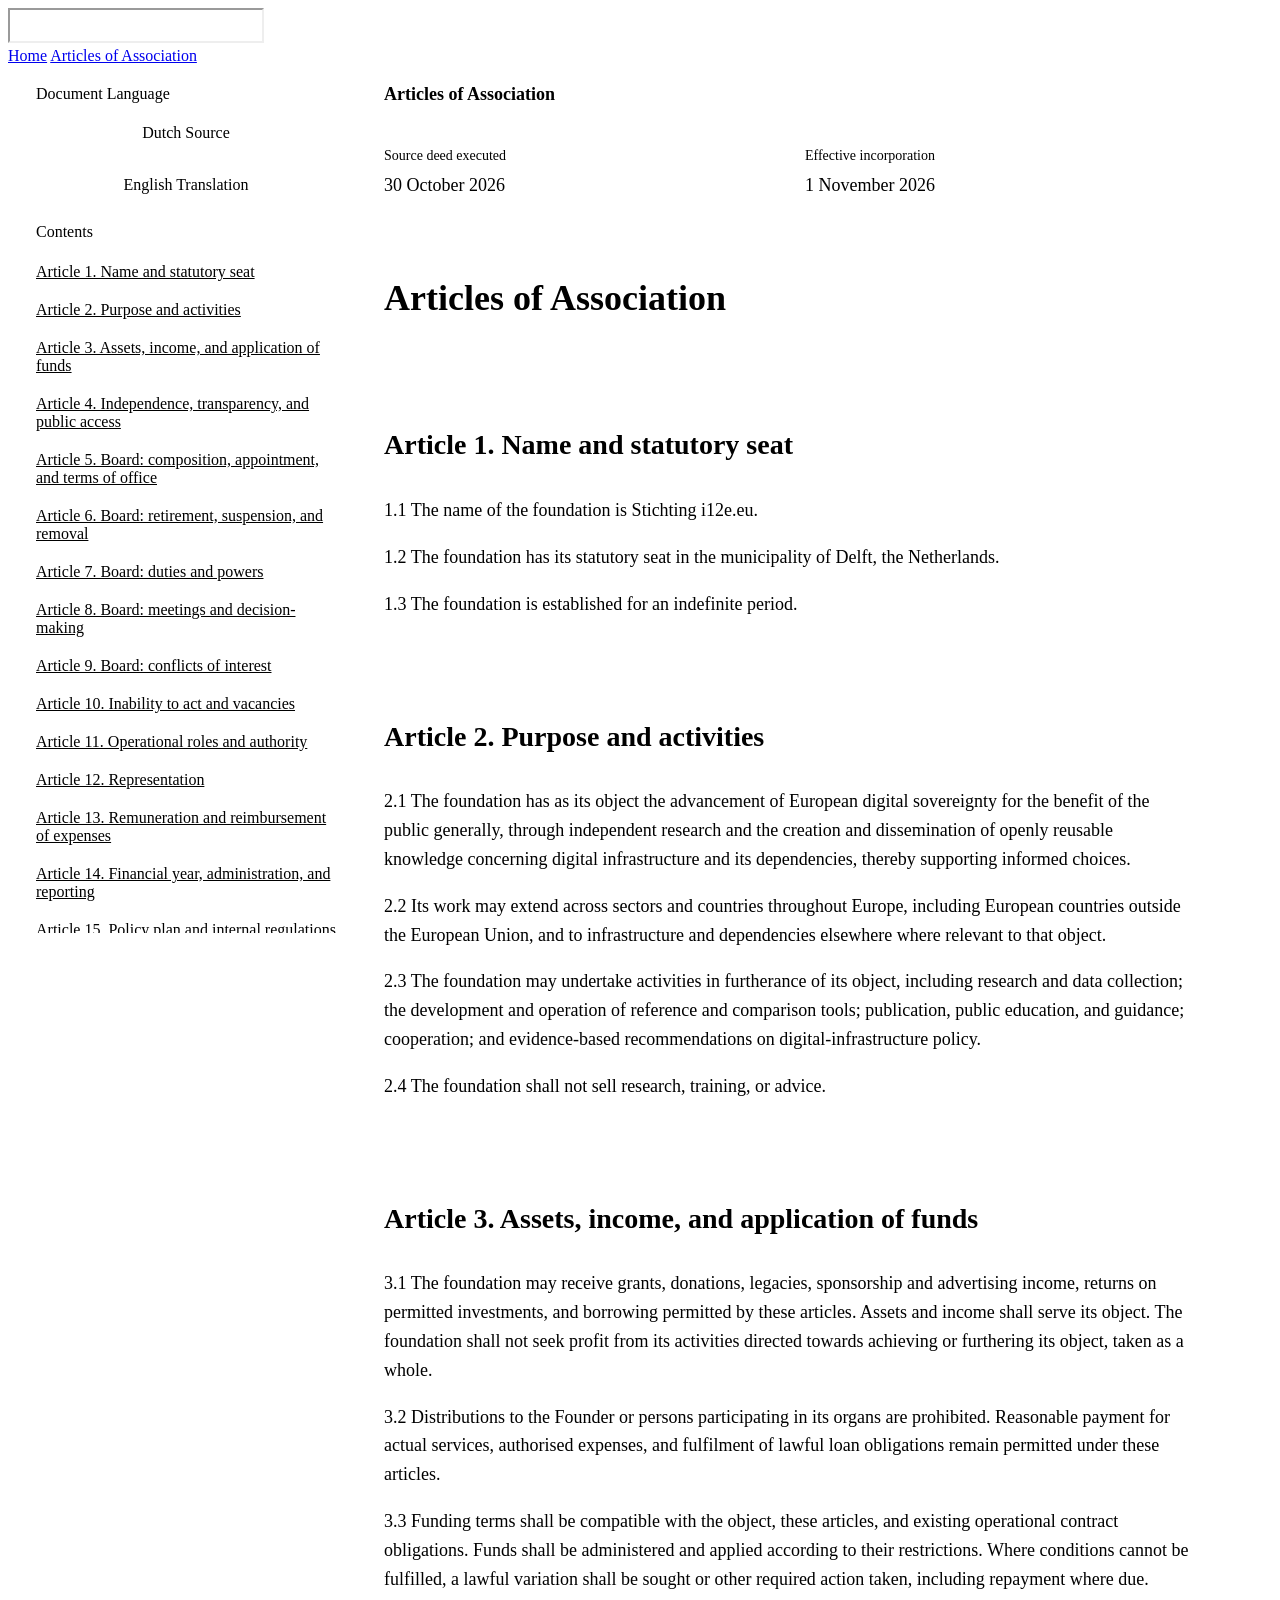
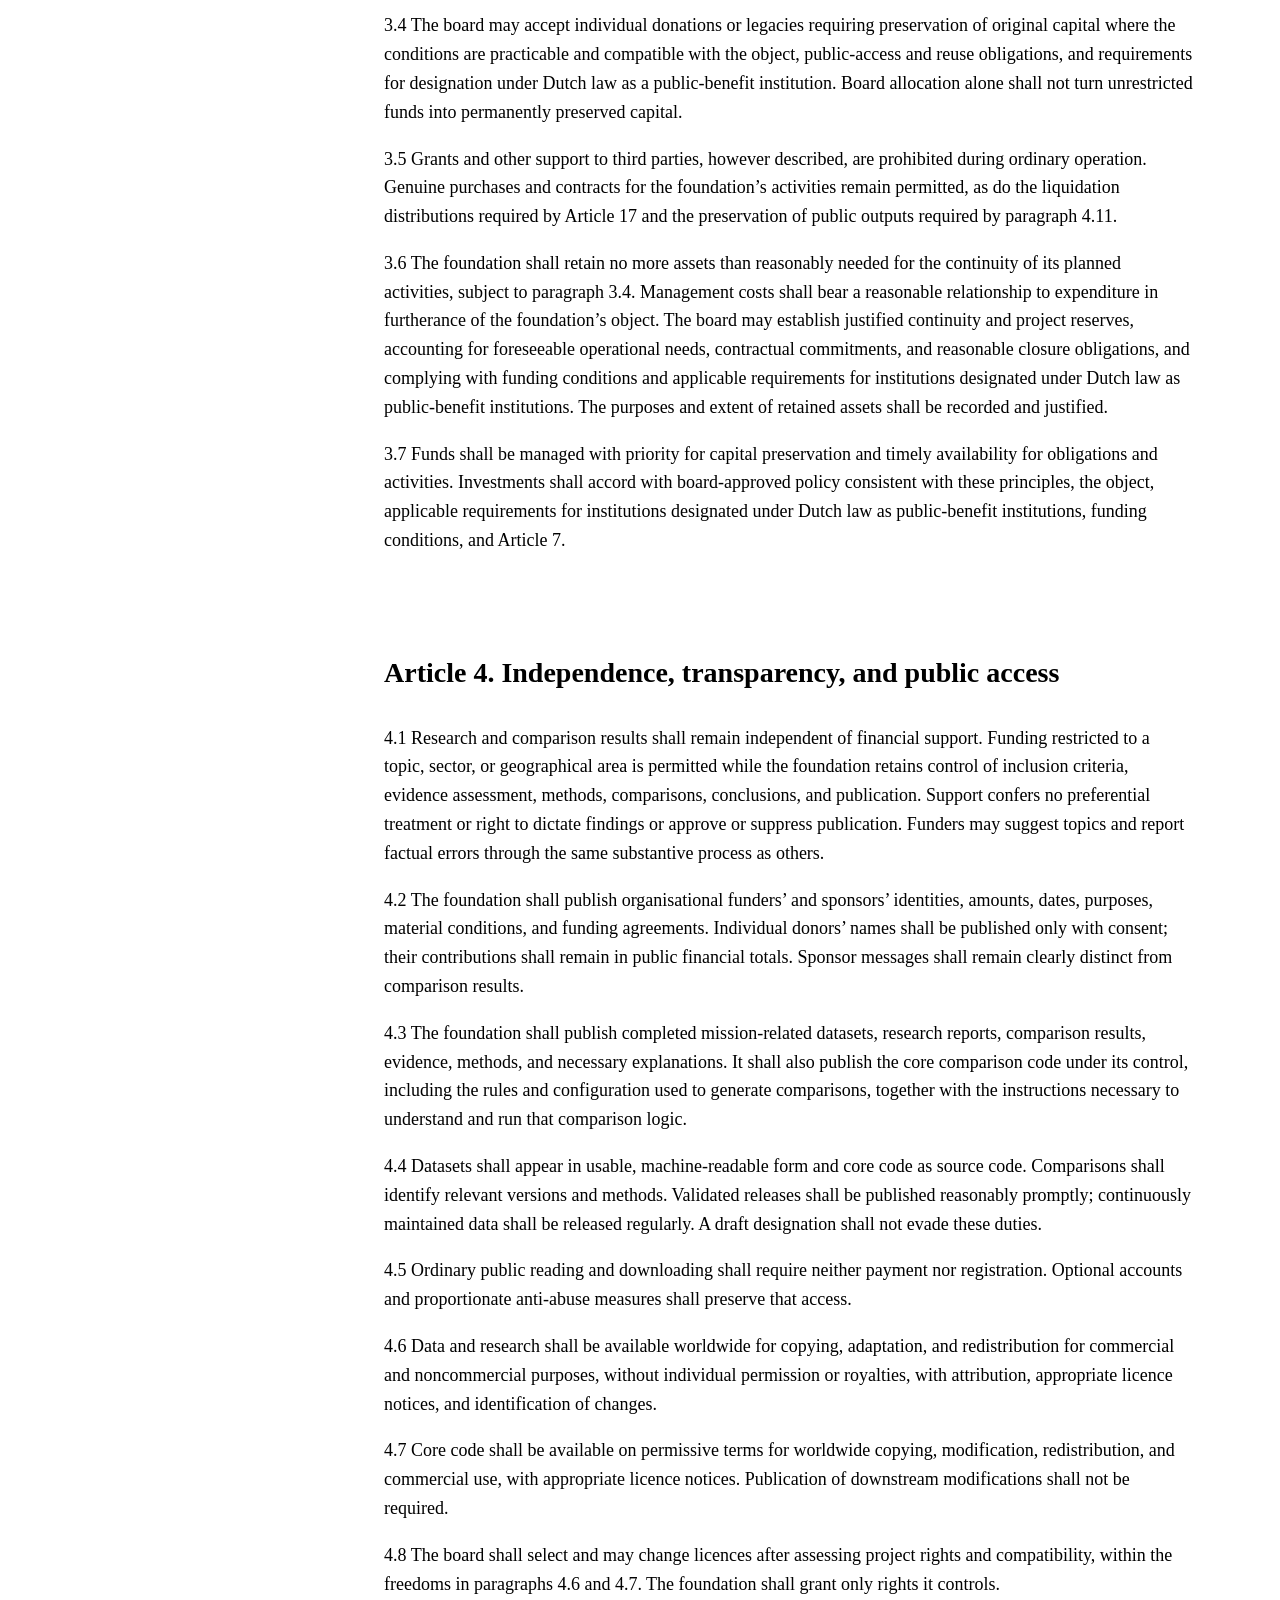
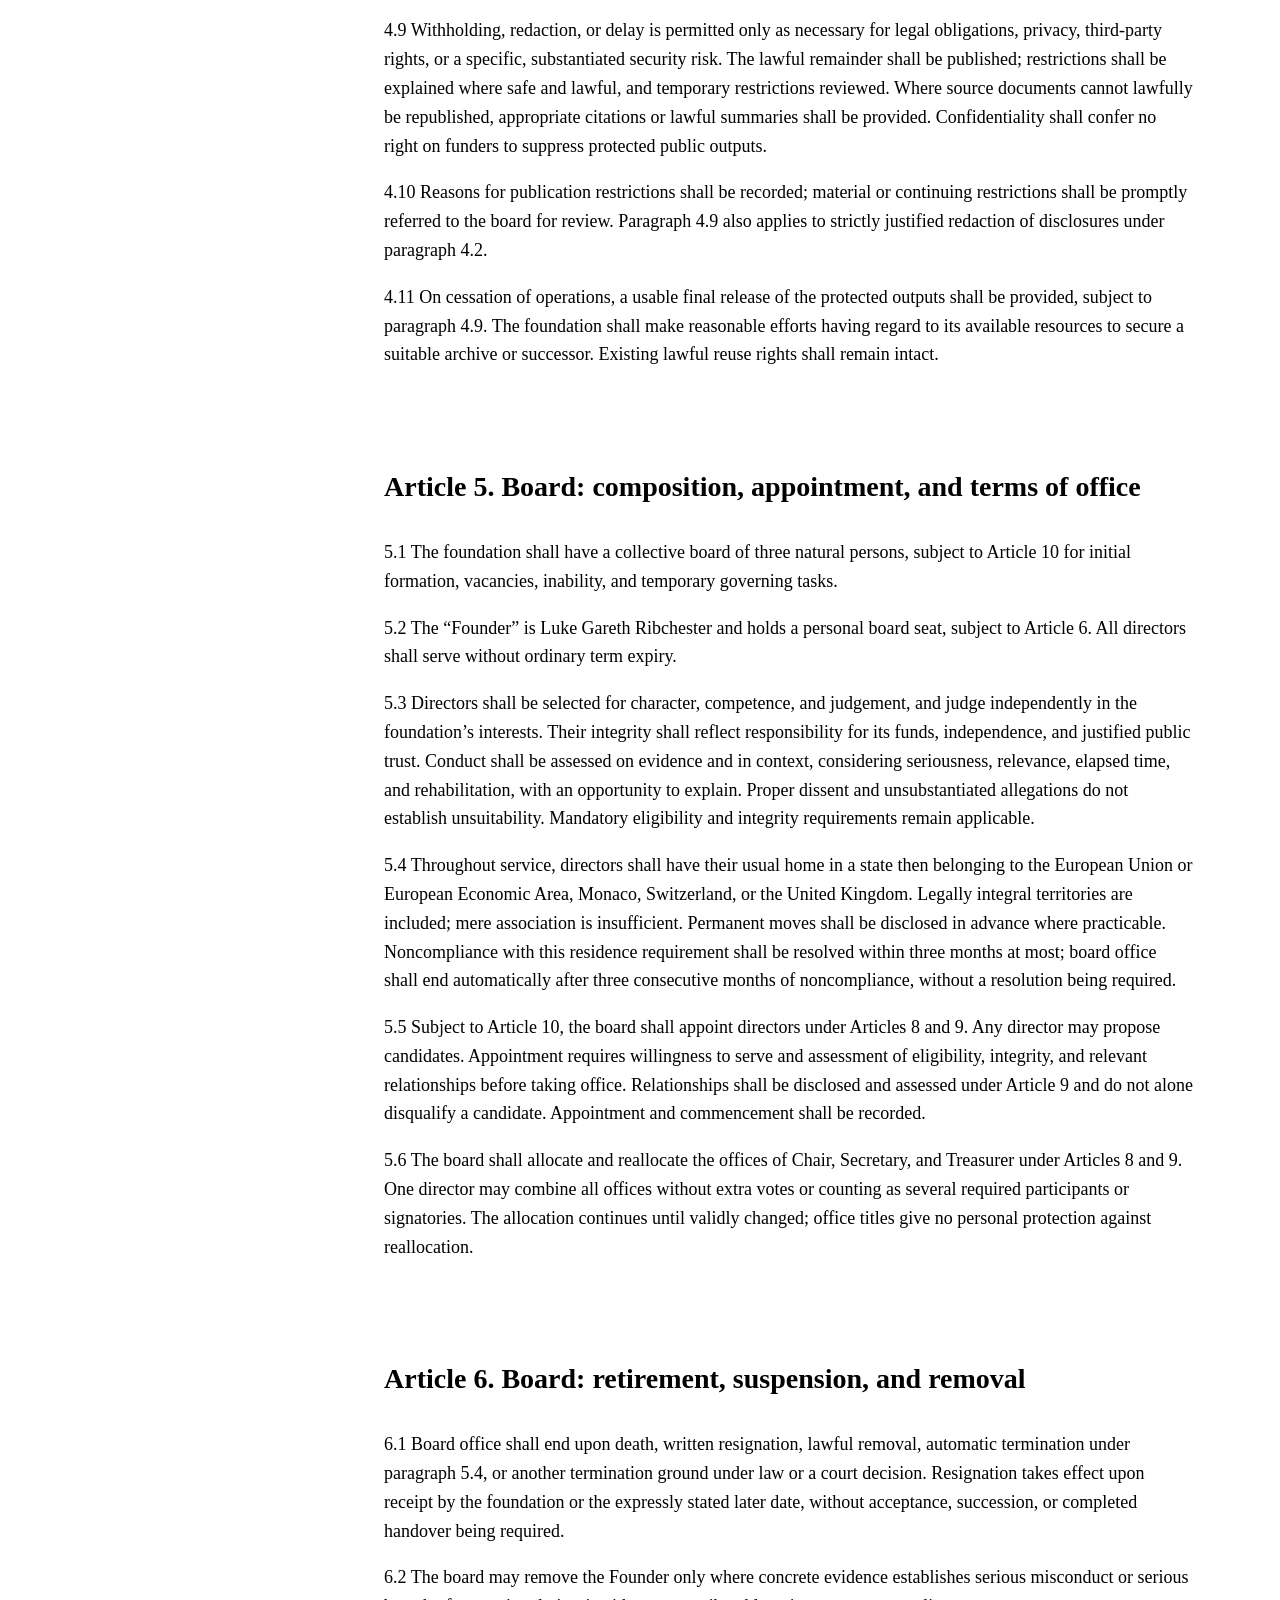
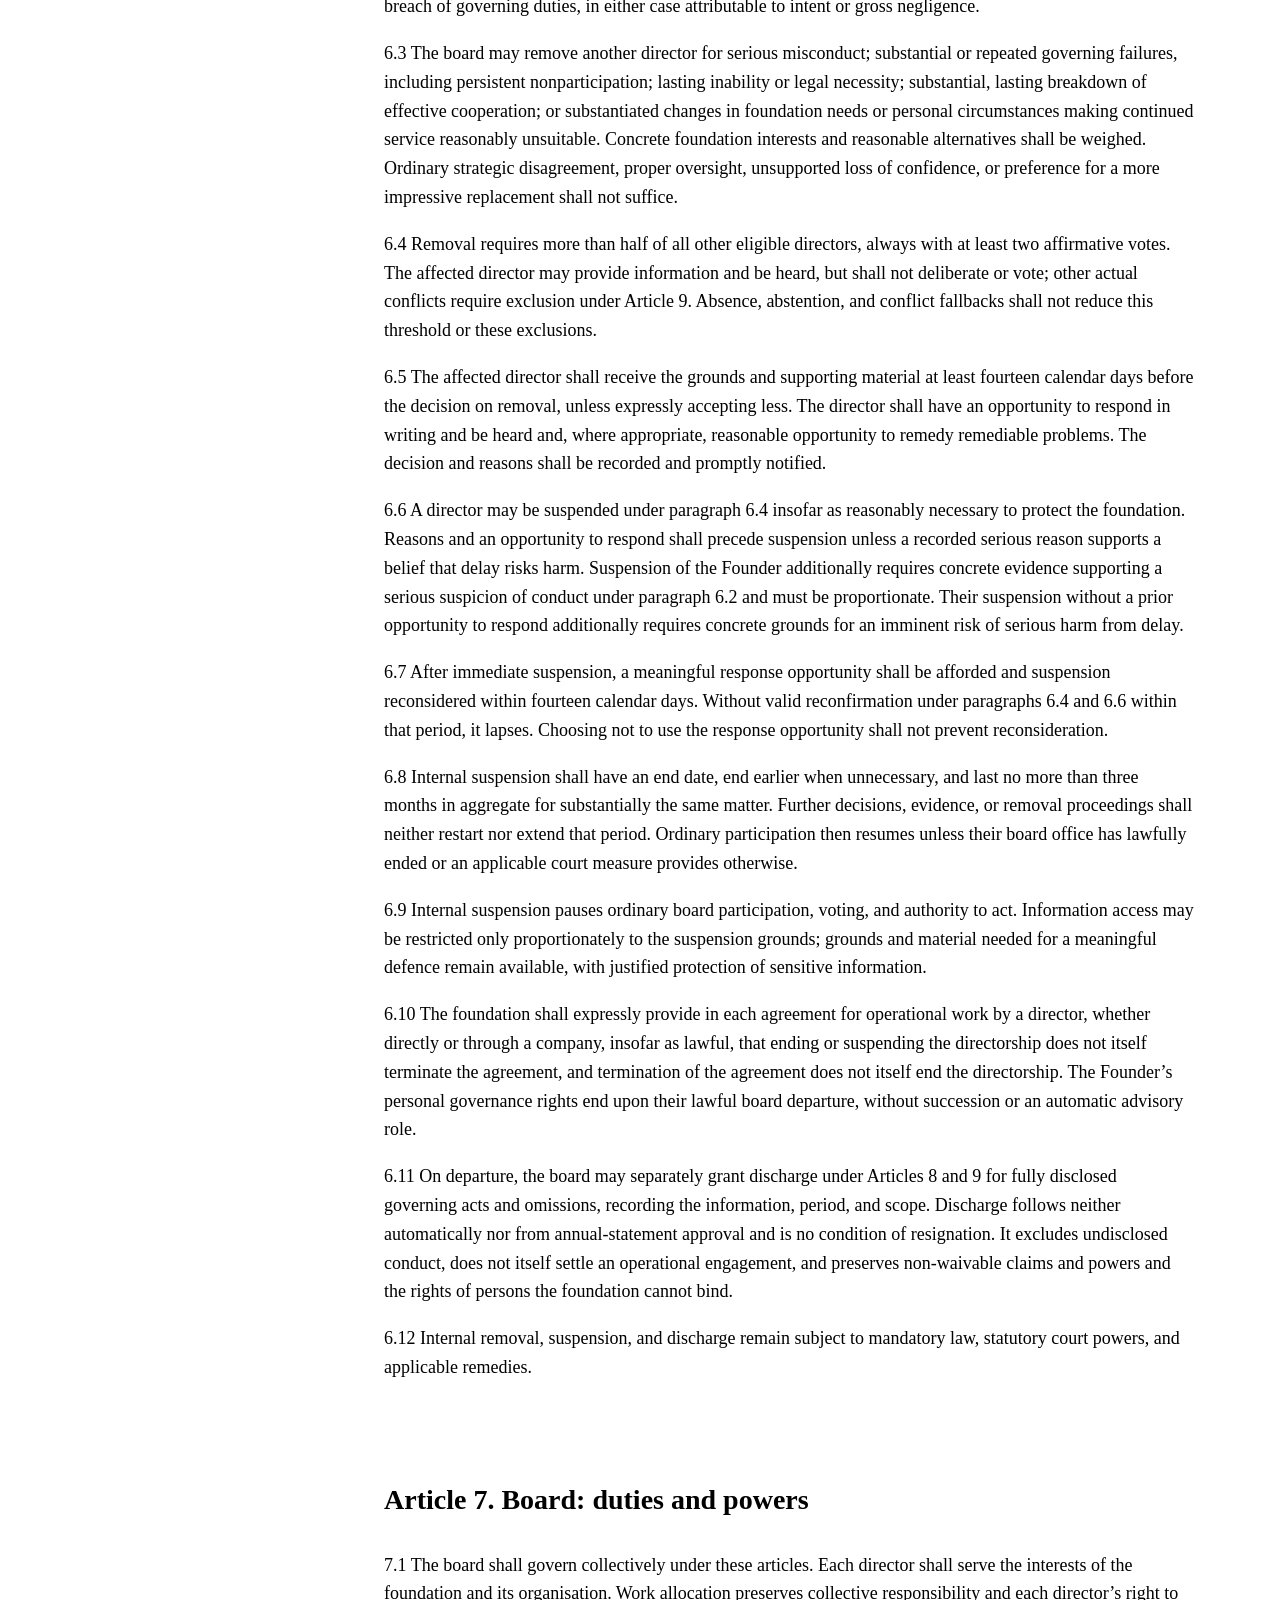
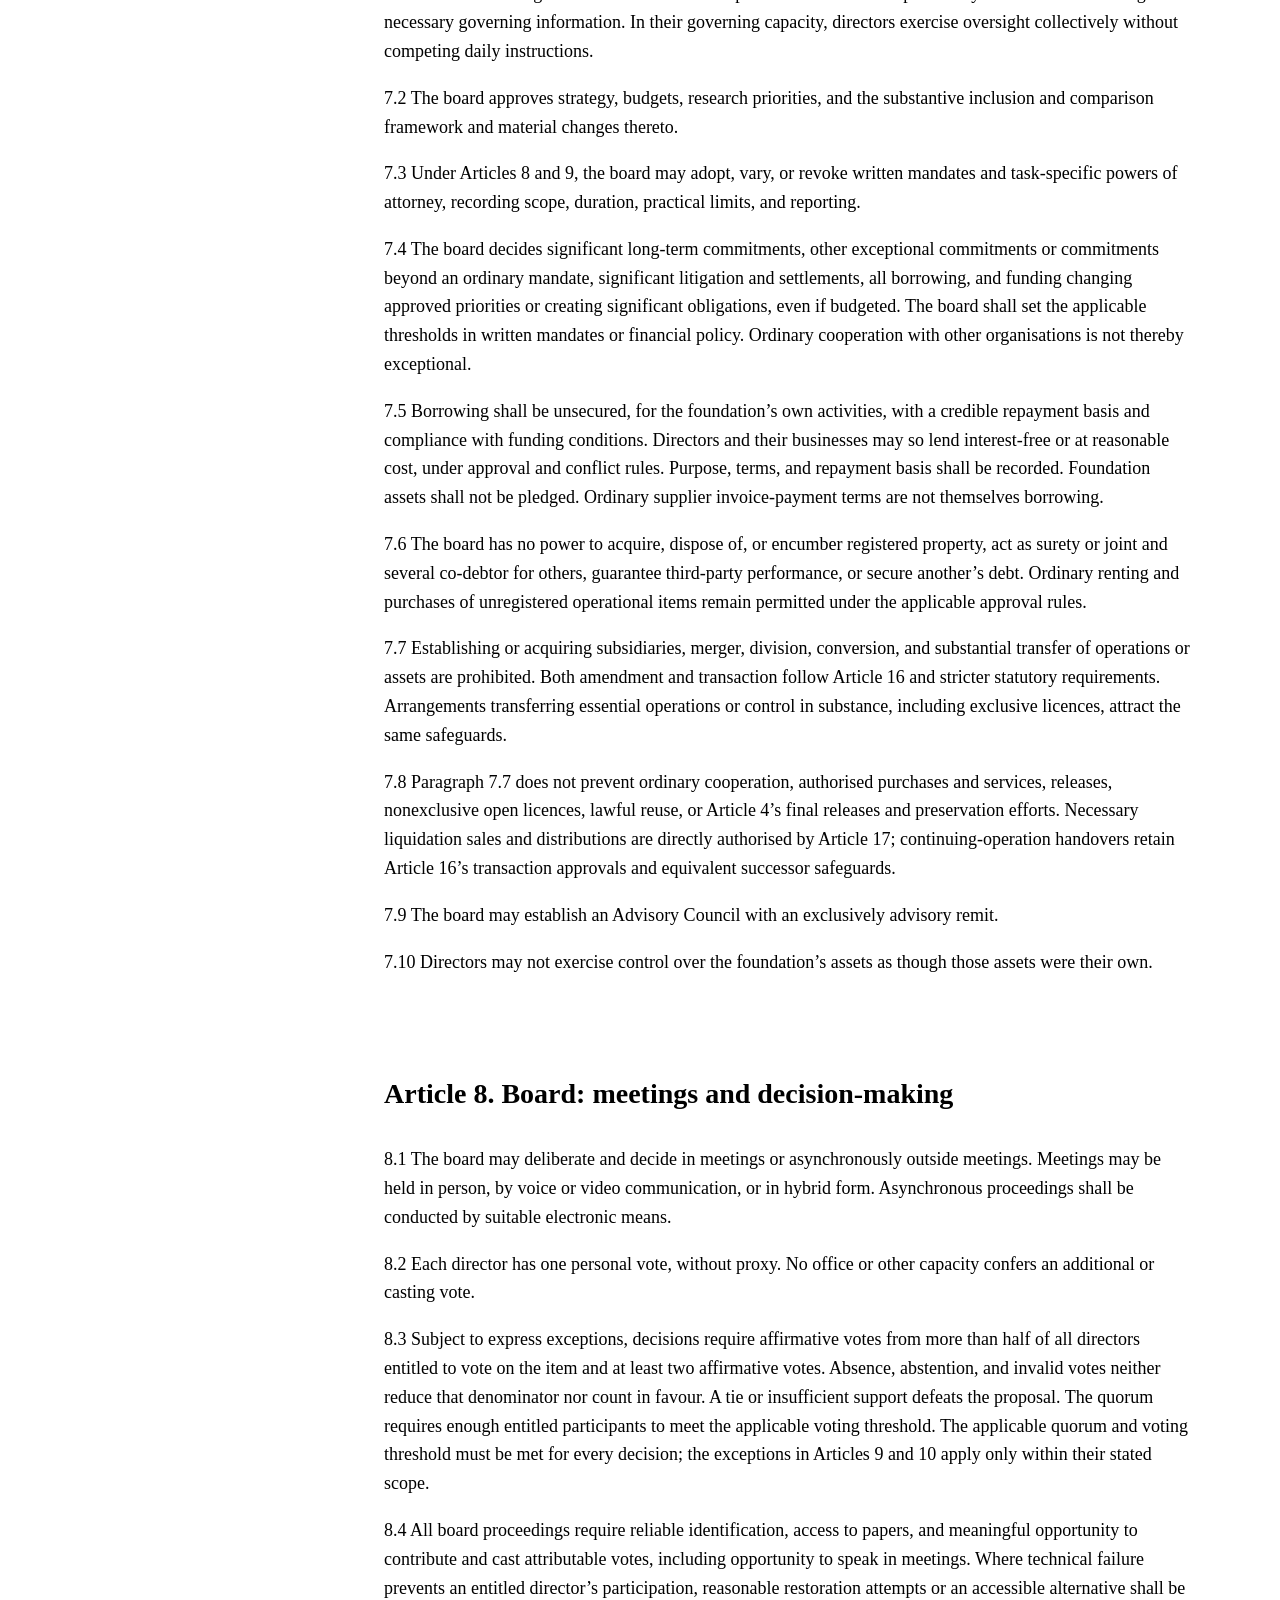
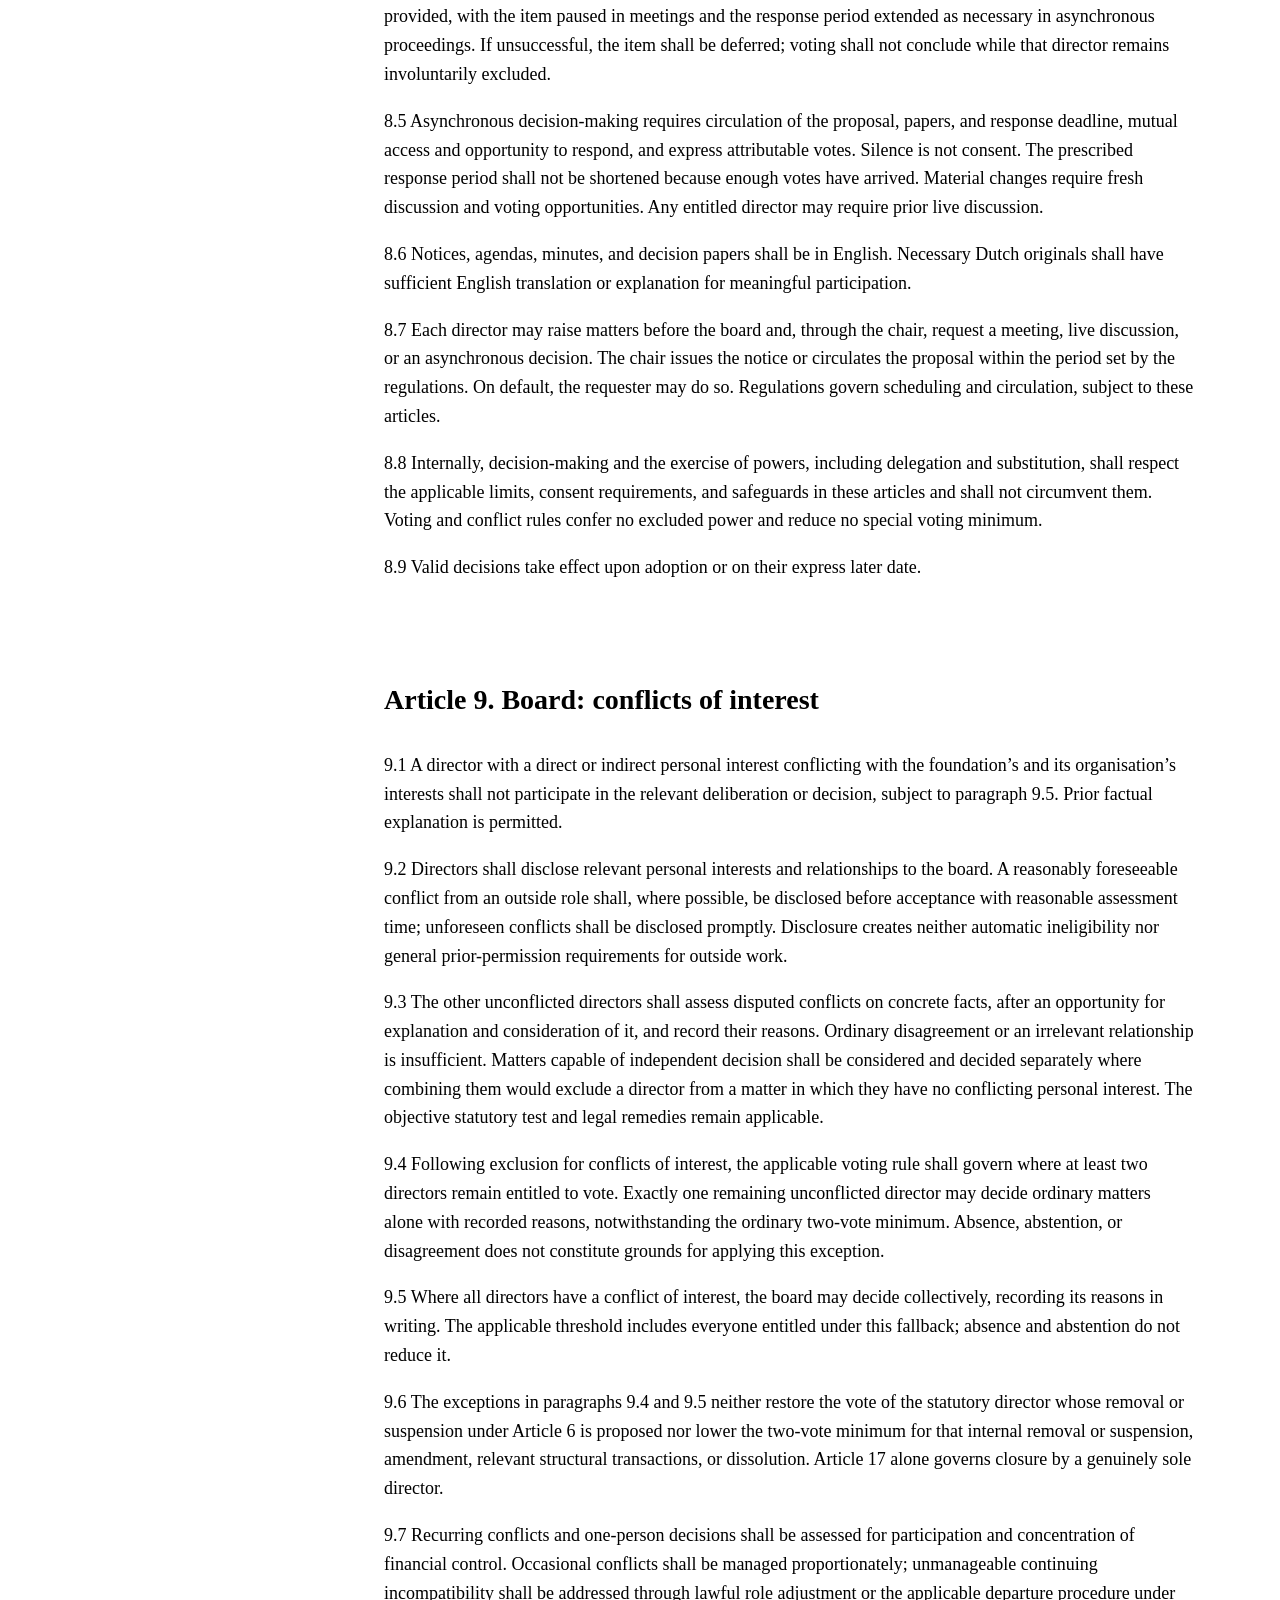
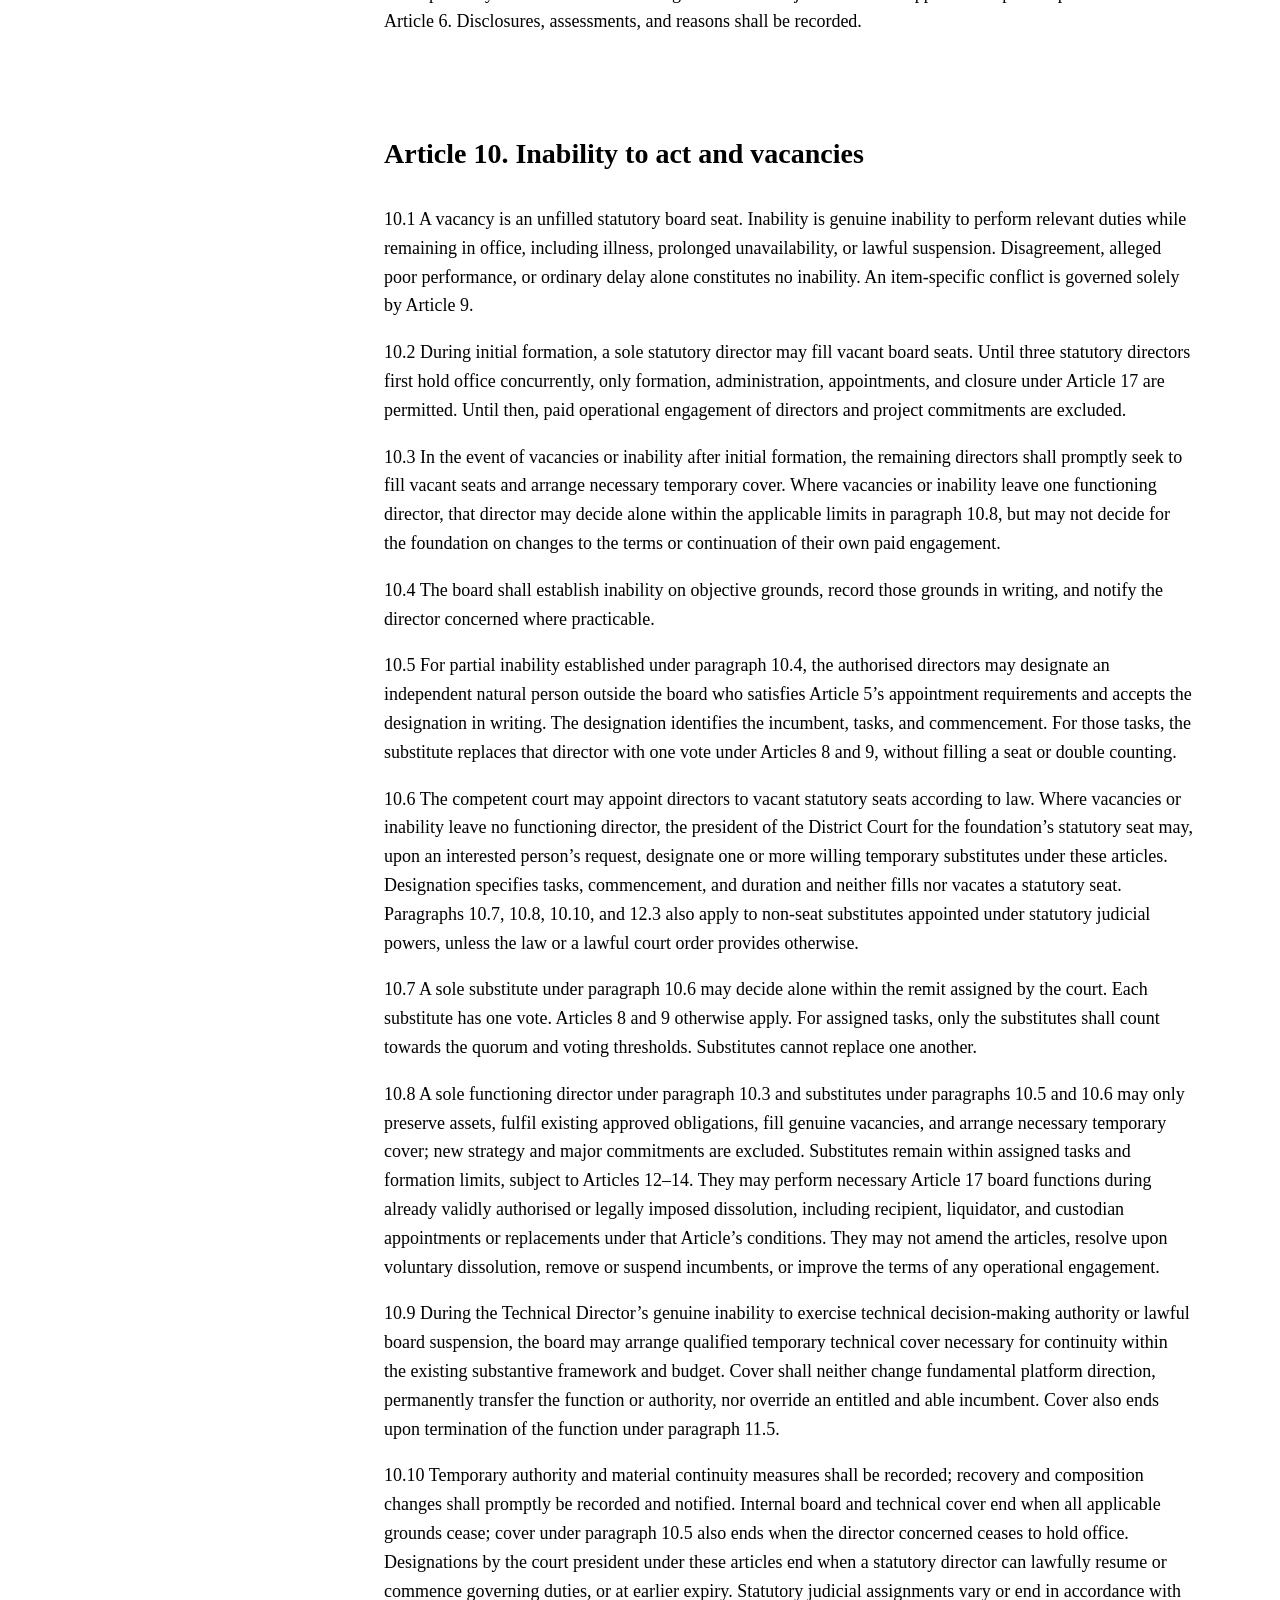
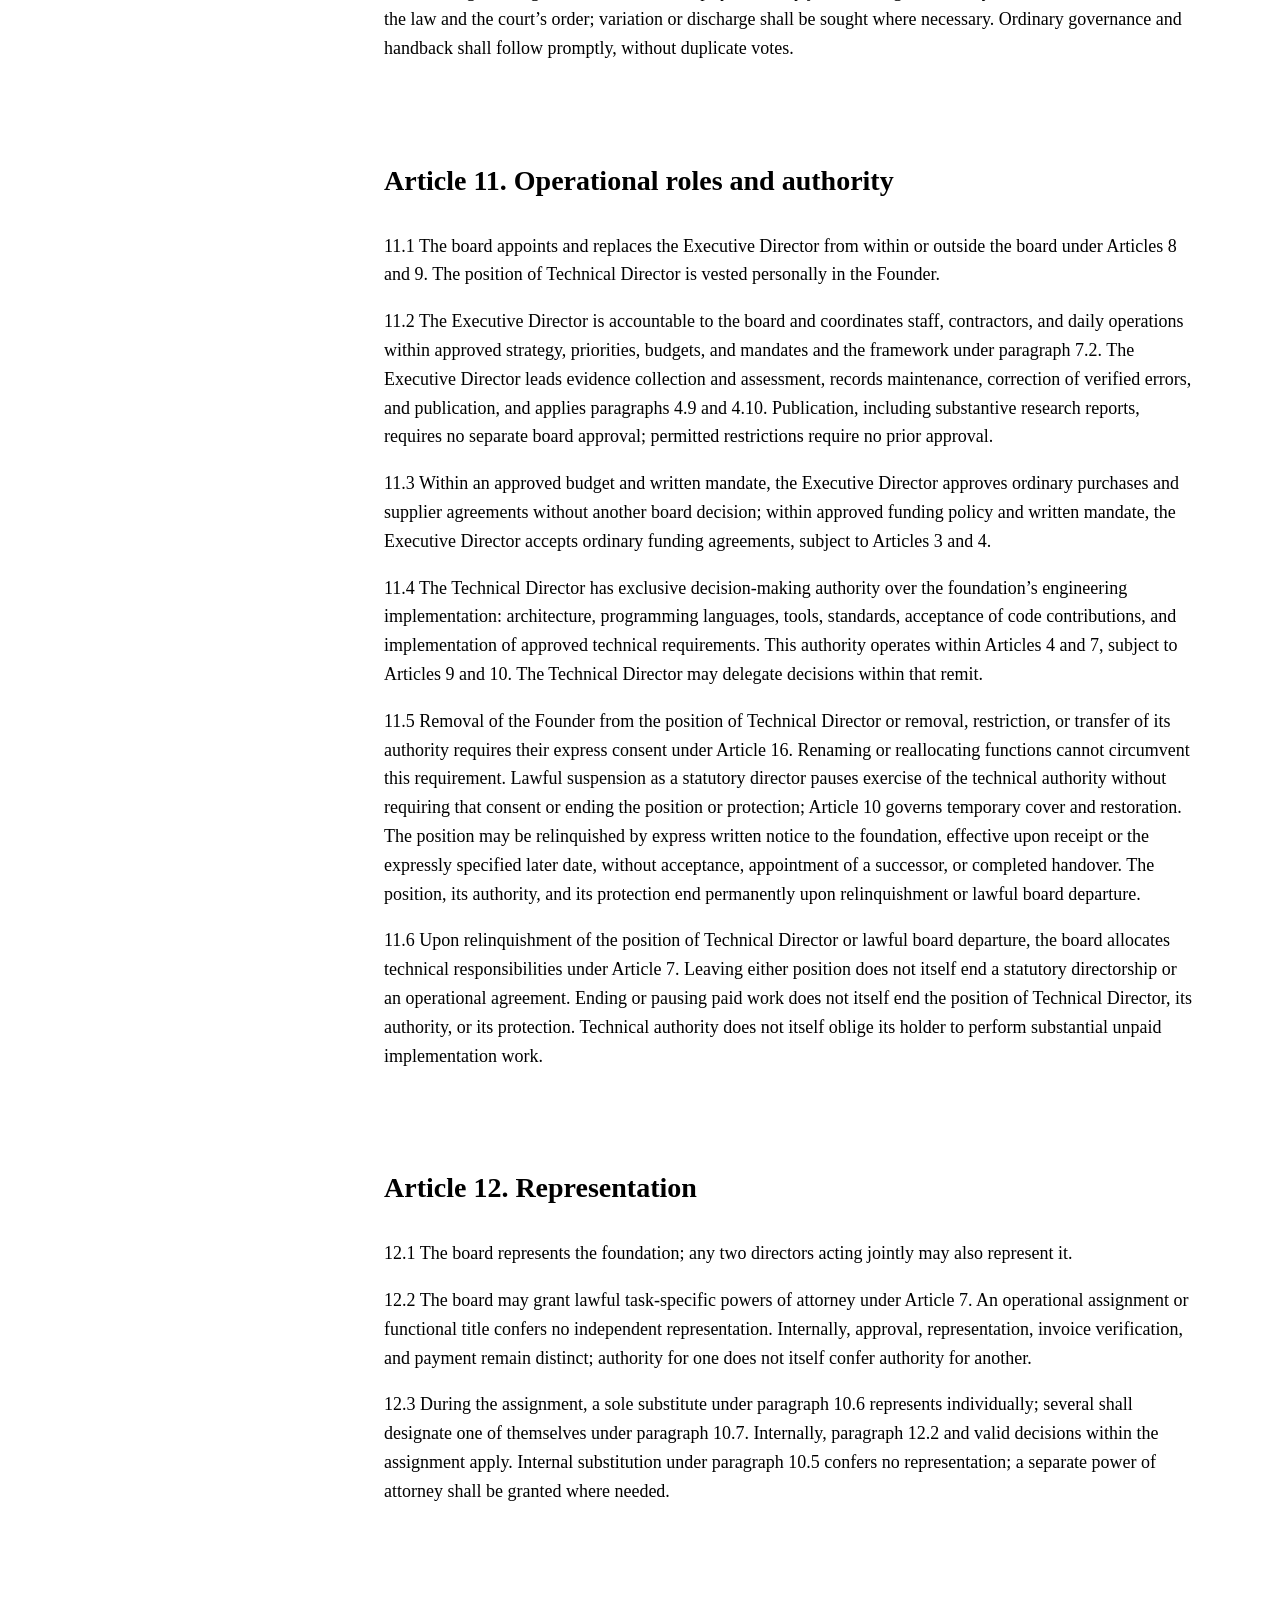
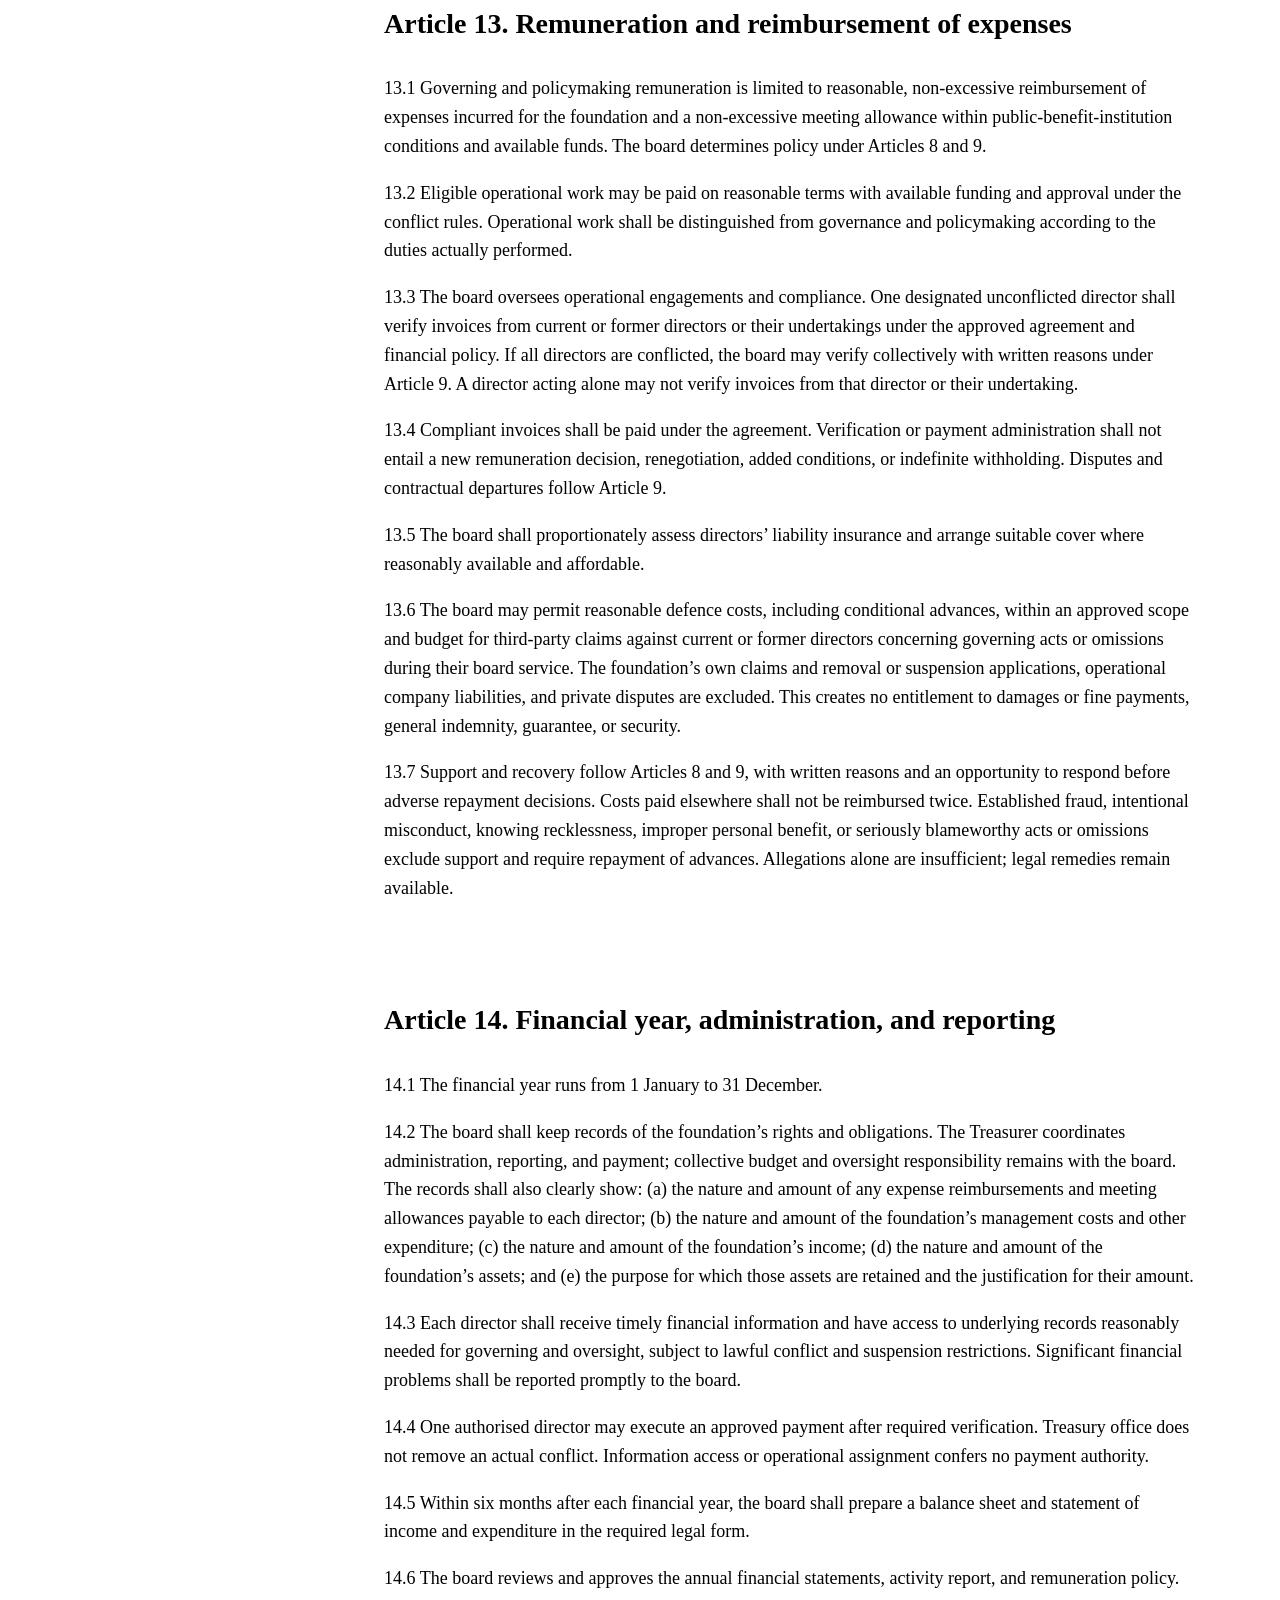
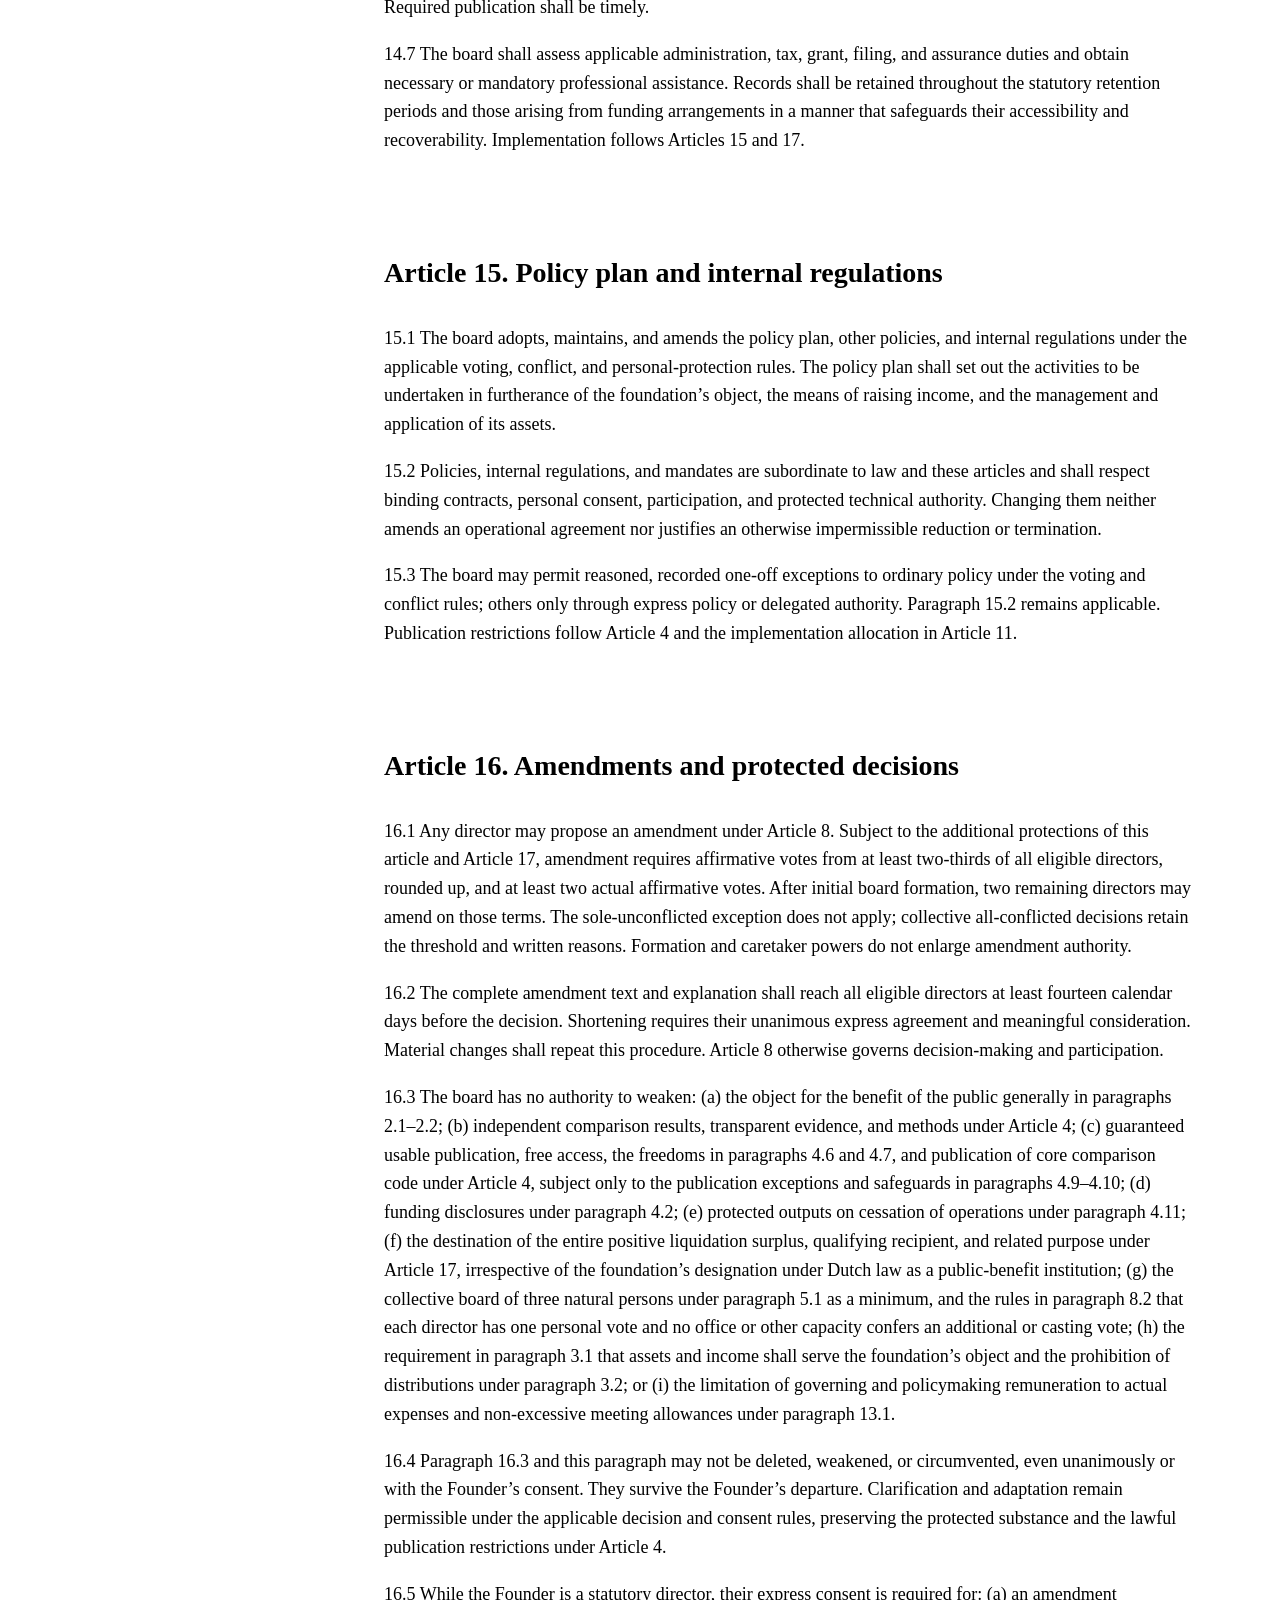
==== articles/index.html @ 9d4fe994 "feat(home): add Articles page and update footer links Assisted-by: Codex Signed-off-by: Luke Gareth " ====
<!doctype html>
<html lang="en" data-type-scope="viewport" data-theme="light">
<head>
    <meta charset="utf-8"/>
    <meta name="color-scheme" content="light dark"/>
    <script src="https://design.i12e.eu/assets/js/appearance.js?v=plan-appearance-1"
            data-appearance-storage-key="i12e.deed.appearance"></script>
    <script src="https://design.i12e.eu/assets/js/logo-appearance.js?v=logo-once-1"></script>
    <meta name="viewport" content="width=device-width, initial-scale=1"/>
    <meta name="description"
          content="Dutch Articles of Association of Stichting i12e.eu, with an English reference translation."/>
    <title>Articles of Association</title>
    <link rel="preconnect" href="https://design.i12e.eu"/>
    <link rel="preconnect" href="https://fonts.googleapis.com"/>
    <link rel="preconnect" href="https://fonts.gstatic.com" crossorigin/>
    <link href="https://fonts.googleapis.com/css2?family=Roboto:ital,wght@0,400;0,600;0,700;1,400;1,700&amp;family=Roboto+Mono:wght@400&amp;display=swap"
          rel="stylesheet"/>
    <link rel="stylesheet" href="https://design.i12e.eu/assets/css/colours.css"/>
    <link rel="stylesheet" href="https://design.i12e.eu/assets/css/typography.css?v=css-type-1-logo-canvas-2"/>
    <link rel="stylesheet" href="./styles.css"/>
    <link rel="stylesheet" href="./deed-review.css"/>
    <script src="./document-navigation.js" defer></script>
    <script src="./language.js" defer></script>
</head>
<body class="deed-page">
<header class="page-header">
    <div class="brand">
        <iframe data-logo-play-once class="site-logo" data-logo-fit
                src="https://design.i12e.eu/assets/images/logo.svg?variant=6&amp;autoplay=0&amp;v=logo-canvas-2"
                title="Animated i12e.eu logotype"
                width="256" height="35" tabindex="-1" aria-hidden="true"></iframe>
        <a class="brand-link" href="./index.html" aria-label="i12e.eu — Governance Index"></a>
    </div>
    <div class="page-tools">
        <nav class="page-nav" aria-label="Main navigation">
            <a href="./index.html">Home</a>
            <a href="./articles-of-association.html" aria-current="page">Articles of Association</a>
        </nav>
        <div class="theme-control" hidden>
            <label for="page-appearance">Appearance</label>
            <select id="page-appearance" autocomplete="off">
                <option value="light" selected>Light</option>
                <option value="dark">Dark</option>
            </select>
        </div>
    </div>
</header>
<script>
  (() => {
    const appearance = document.getElementById("page-appearance");
    if (!appearance || typeof window.i12eAppearance?.bind !== "function") return;
    window.i12eAppearance.bind(appearance);
    appearance.closest(".theme-control").hidden = false;
  })();
</script>
<main class="deed-document document-page" data-document-navigation="articles">
    <article class="plan-document" aria-labelledby="document-title">
        <h1 class="document-title" id="document-title">Articles of Association</h1>
        <dl class="document-metadata" aria-label="Document information">
            <div>
                <dt>Source deed executed</dt>
                <dd><time datetime="2026-10-30">30 October 2026</time></dd>
            </div>
            <div>
                <dt>Effective incorporation</dt>
                <dd><time datetime="2026-11-01">1 November 2026</time></dd>
            </div>
        </dl>
        <div id="document-type-controls" hidden>
            <p id="document-type-label">Document Language</p>
            <div id="language-toolbar" class="view-switch" role="group" aria-labelledby="document-type-label">
                <button type="button" data-language="nl" aria-pressed="false"
                        aria-controls="deed-comparison">Dutch Source</button>
                <button type="button" data-language="en" aria-pressed="false"
                        aria-controls="deed-comparison">English Translation</button>
            </div>
        </div>
        <div class="deed-comparison" id="deed-comparison" tabindex="0"
             role="region" data-document-label="Articles of Association" aria-label="Articles of Association in Dutch and English">
            <div class="deed-row">
                <div class="deed-language" id="deed-section-iii-nl" lang="nl" tabindex="-1">
                    <h2>Statuten</h2>
                </div>
                <div class="deed-language" id="deed-section-iii-en" lang="en" tabindex="-1">
                    <h2>Articles of Association</h2>
                </div>
            </div>
            <div class="deed-row" data-draft-status="complete" data-notary-status="approved" data-lock-status="locked">
                <div class="deed-language" id="deed-article-01-nl" lang="nl" tabindex="-1">
                    <h3>Artikel 1. Naam en zetel</h3>
                    <p id="deed-article-01-1-nl">1.1 De stichting draagt de naam: Stichting i12e.eu.</p>
                    <p id="deed-article-01-2-nl">1.2 De stichting heeft haar statutaire zetel in de gemeente Delft, Nederland.</p>
                    <p id="deed-article-01-3-nl">1.3 De stichting is opgericht voor onbepaalde tijd.</p>
                </div>
                <div class="deed-language" id="deed-article-01-en" lang="en" tabindex="-1">
                    <h3>Article 1. Name and statutory seat</h3>
                    <p id="deed-article-01-1-en">1.1 The name of the foundation is Stichting i12e.eu.</p>
                    <p id="deed-article-01-2-en">1.2 The foundation has its statutory seat in the municipality of Delft, the Netherlands.</p>
                    <p id="deed-article-01-3-en">1.3 The foundation is established for an indefinite period.</p>
                </div>
            </div>
            <div class="deed-row" data-draft-status="complete" data-notary-status="approved" data-lock-status="locked">
                <div class="deed-language" id="deed-article-02-nl" lang="nl" tabindex="-1">
                    <h3>Artikel 2. Doel en activiteiten</h3>
                    <p id="deed-article-02-1-nl">2.1 De stichting heeft ten doel de Europese digitale soevereiniteit te bevorderen ten behoeve van het publiek in het algemeen, door onafhankelijk onderzoek en het ontwikkelen en verspreiden van vrij herbruikbare kennis over digitale infrastructuur en de daarmee samenhangende afhankelijkheden, en aldus geïnformeerde keuzes te ondersteunen.</p>
                    <p id="deed-article-02-2-nl">2.2 Haar werkzaamheden kunnen zich uitstrekken over sectoren en landen in geheel Europa, waaronder Europese landen buiten de Europese Unie, en over infrastructuur en afhankelijkheden elders voor zover deze voor dat doel van belang zijn.</p>
                    <p id="deed-article-02-3-nl">2.3 De stichting kan ter verwezenlijking van haar doel onder meer onderzoek verrichten en gegevens verzamelen; referentie- en vergelijkingsinstrumenten ontwikkelen en beheren; publiceren, publiekseducatie verzorgen en begeleiding bieden; samenwerken; en op onderzoek en gegevens gebaseerde aanbevelingen doen over beleid inzake digitale infrastructuur.</p>
                    <p id="deed-article-02-4-nl">2.4 De stichting verkoopt geen onderzoek, opleiding, training of advies.</p>
                </div>
                <div class="deed-language" id="deed-article-02-en" lang="en" tabindex="-1">
                    <h3>Article 2. Purpose and activities</h3>
                    <p id="deed-article-02-1-en">2.1 The foundation has as its object the advancement of European digital sovereignty for the benefit of the public generally, through independent research and the creation and dissemination of openly reusable knowledge concerning digital infrastructure and its dependencies, thereby supporting informed choices.</p>
                    <p id="deed-article-02-2-en">2.2 Its work may extend across sectors and countries throughout Europe, including European countries outside the European Union, and to infrastructure and dependencies elsewhere where relevant to that object.</p>
                    <p id="deed-article-02-3-en">2.3 The foundation may undertake activities in furtherance of its object, including research and data collection; the development and operation of reference and comparison tools; publication, public education, and guidance; cooperation; and evidence-based recommendations on digital-infrastructure policy.</p>
                    <p id="deed-article-02-4-en">2.4 The foundation shall not sell research, training, or advice.</p>
                </div>
            </div>
            <div class="deed-row" data-draft-status="complete" data-notary-status="approved" data-lock-status="locked">
                <div class="deed-language" id="deed-article-03-nl" lang="nl" tabindex="-1">
                    <h3>Artikel 3. Vermogen, inkomsten en besteding</h3>
                    <p id="deed-article-03-1-nl">3.1 De stichting kan subsidies, schenkingen, legaten, sponsor- en advertentie-inkomsten, opbrengsten van toegestane beleggingen en volgens deze statuten toegestane leningen ontvangen. Vermogen en inkomsten dienen haar doel. De stichting beoogt niet het maken van winst met het totaal van haar activiteiten die erop gericht zijn om haar doelstelling te verwezenlijken of te bevorderen.</p>
                    <p id="deed-article-03-2-nl">3.2 Uitkeringen aan de Oprichter of personen die deel uitmaken van haar organen zijn verboden. Redelijke betaling voor daadwerkelijke diensten, toegestane kostenvergoeding en nakoming van rechtsgeldige leningverplichtingen blijven overeenkomstig deze statuten toegestaan.</p>
                    <p id="deed-article-03-3-nl">3.3 Financieringsvoorwaarden moeten verenigbaar zijn met het doel, deze statuten en bestaande operationele contractverplichtingen. Middelen worden volgens hun bestedingsvoorwaarden geadministreerd en aangewend. Bij onvervulbare voorwaarden wordt een rechtmatige wijziging nagestreefd of anderszins gehandeld zoals vereist, waaronder verschuldigde terugbetaling.</p>
                    <p id="deed-article-03-4-nl">3.4 Het bestuur kan per geval schenkingen of legaten met behoud van oorspronkelijk kapitaal aanvaarden, mits de voorwaarden uitvoerbaar zijn en verenigbaar met het doel, de openbaarheids- en hergebruiksverplichtingen en de voorwaarden voor aanwijzing als algemeen nut beogende instelling. Een door het bestuur gegeven bestemming maakt vrij besteedbare middelen op zichzelf niet tot kapitaal dat blijvend in stand moet worden gehouden.</p>
                    <p id="deed-article-03-5-nl">3.5 Tijdens de gewone bedrijfsvoering zijn subsidies en andere ondersteunende bijdragen aan derden verboden, ongeacht hun benaming. Daadwerkelijke aankopen en overeenkomsten voor eigen activiteiten blijven toegestaan, evenals de door artikel 17 vereiste vereffeningsuitkeringen en het in artikellid 4.11 voorgeschreven behoud van openbaar materiaal.</p>
                    <p id="deed-article-03-6-nl">3.6 De stichting houdt niet meer vermogen aan dan redelijkerwijs nodig voor de continuïteit van haar voorziene werkzaamheden, behoudens artikellid 3.4. De kosten van beheer dienen in redelijke verhouding te staan tot de bestedingen ten behoeve van het doel van de stichting. Het bestuur kan gerechtvaardigde continuïteits- en projectreserves vormen, rekening houdend met voorzienbare operationele behoeften, contractverplichtingen en redelijke beëindigingsverplichtingen en met naleving van financieringsvoorwaarden en toepasselijke vereisten voor algemeen nut beogende instellingen. Doel en omvang van aangehouden vermogen worden vastgelegd en gemotiveerd.</p>
                    <p id="deed-article-03-7-nl">3.7 Middelen worden beheerd met voorrang voor kapitaalbehoud en tijdige beschikbaarheid voor verplichtingen en activiteiten. Beleggingen geschieden overeenkomstig door het bestuur goedgekeurd beleid dat strookt met deze uitgangspunten, het doel, toepasselijke vereisten voor algemeen nut beogende instellingen, financieringsvoorwaarden en artikel 7.</p>
                </div>
                <div class="deed-language" id="deed-article-03-en" lang="en" tabindex="-1">
                    <h3>Article 3. Assets, income, and application of funds</h3>
                    <p id="deed-article-03-1-en">3.1 The foundation may receive grants, donations, legacies, sponsorship and advertising income, returns on permitted investments, and borrowing permitted by these articles. Assets and income shall serve its object. The foundation shall not seek profit from its activities directed towards achieving or furthering its object, taken as a whole.</p>
                    <p id="deed-article-03-2-en">3.2 Distributions to the Founder or persons participating in its organs are prohibited. Reasonable payment for actual services, authorised expenses, and fulfilment of lawful loan obligations remain permitted under these articles.</p>
                    <p id="deed-article-03-3-en">3.3 Funding terms shall be compatible with the object, these articles, and existing operational contract obligations. Funds shall be administered and applied according to their restrictions. Where conditions cannot be fulfilled, a lawful variation shall be sought or other required action taken, including repayment where due.</p>
                    <p id="deed-article-03-4-en">3.4 The board may accept individual donations or legacies requiring preservation of original capital where the conditions are practicable and compatible with the object, public-access and reuse obligations, and requirements for designation under Dutch law as a public-benefit institution. Board allocation alone shall not turn unrestricted funds into permanently preserved capital.</p>
                    <p id="deed-article-03-5-en">3.5 Grants and other support to third parties, however described, are prohibited during ordinary operation. Genuine purchases and contracts for the foundation’s activities remain permitted, as do the liquidation distributions required by Article 17 and the preservation of public outputs required by paragraph 4.11.</p>
                    <p id="deed-article-03-6-en">3.6 The foundation shall retain no more assets than reasonably needed for the continuity of its planned activities, subject to paragraph 3.4. Management costs shall bear a reasonable relationship to expenditure in furtherance of the foundation’s object. The board may establish justified continuity and project reserves, accounting for foreseeable operational needs, contractual commitments, and reasonable closure obligations, and complying with funding conditions and applicable requirements for institutions designated under Dutch law as public-benefit institutions. The purposes and extent of retained assets shall be recorded and justified.</p>
                    <p id="deed-article-03-7-en">3.7 Funds shall be managed with priority for capital preservation and timely availability for obligations and activities. Investments shall accord with board-approved policy consistent with these principles, the object, applicable requirements for institutions designated under Dutch law as public-benefit institutions, funding conditions, and Article 7.</p>
                </div>
            </div>
            <div class="deed-row" data-draft-status="complete" data-notary-status="approved" data-lock-status="locked">
                <div class="deed-language" id="deed-article-04-nl" lang="nl" tabindex="-1">
                    <h3>Artikel 4. Onafhankelijkheid, transparantie en publieke toegankelijkheid</h3>
                    <p id="deed-article-04-1-nl">4.1 Onderzoek en vergelijkingsresultaten blijven onafhankelijk van financiële steun. Financiering voor een onderwerp, sector of geografisch gebied is toegestaan met behoud van eigen zeggenschap over opnamecriteria, bewijsbeoordeling, methoden, vergelijkingen, conclusies en publicatie. Steun geeft geen voorkeursbehandeling of recht om bevindingen voor te schrijven of publicatie goed te keuren of tegen te houden. Financiers kunnen via dezelfde inhoudelijke procedure als anderen onderwerpen voorstellen en feitelijke fouten melden.</p>
                    <p id="deed-article-04-2-nl">4.2 De stichting publiceert de identiteit van financierende organisaties en sponsors, bedragen, data, doeleinden, wezenlijke voorwaarden en financieringsovereenkomsten. Namen van individuele donateurs worden alleen met toestemming gepubliceerd; hun bijdragen blijven opgenomen in de openbaar gemaakte financiële totalen. Sponsoruitingen blijven duidelijk onderscheiden van vergelijkingsresultaten.</p>
                    <p id="deed-article-04-3-nl">4.3 De stichting publiceert voltooide doelgebonden gegevensverzamelingen, onderzoeksrapporten, vergelijkingsresultaten, onderbouwing, methoden en noodzakelijke toelichtingen. Zij publiceert tevens de onder haar zeggenschap staande kerncode voor vergelijkingen, met inbegrip van de regels en configuratie waarmee vergelijkingen worden voortgebracht, vergezeld van de instructies die nodig zijn om die vergelijkingslogica te begrijpen en uit te voeren.</p>
                    <p id="deed-article-04-4-nl">4.4 Gegevensverzamelingen verschijnen in bruikbare, machinaal leesbare vorm en kerncode als broncode. Vergelijkingen vermelden relevante versies en methoden. Gevalideerde versies worden zo spoedig als redelijkerwijs mogelijk gepubliceerd; voortdurend bijgehouden gegevens verschijnen regelmatig. Deze verplichtingen mogen niet worden omzeild door materiaal als concept aan te duiden.</p>
                    <p id="deed-article-04-5-nl">4.5 Gewoon openbaar lezen en downloaden vereisen betaling noch registratie. Facultatieve accounts en evenredige maatregelen tegen misbruik moeten die toegang behouden.</p>
                    <p id="deed-article-04-6-nl">4.6 Gegevens en onderzoeksmateriaal worden beschikbaar gesteld met wereldwijde toestemming tot kopiëren, bewerken en verspreiden voor commerciële en niet-commerciële doeleinden, zonder afzonderlijke toestemming of royalty’s, met naamsvermelding, passende licentievermeldingen en aanduiding van wijzigingen.</p>
                    <p id="deed-article-04-7-nl">4.7 Kerncode wordt onder permissieve voorwaarden beschikbaar gesteld voor wereldwijd kopiëren, wijzigen, verspreiden en commercieel gebruik, met passende licentievermeldingen. Openbaarmaking van wijzigingen door hergebruikers mag geen voorwaarde zijn.</p>
                    <p id="deed-article-04-8-nl">4.8 Het bestuur kiest licenties en kan deze wijzigen na toetsing van projectrechten en verenigbaarheid, binnen de vrijheden van de artikelleden 4.6 en 4.7. De stichting verleent slechts rechten waarover zij kan beschikken.</p>
                    <p id="deed-article-04-9-nl">4.9 Niet-openbaarmaking, afscherming of uitstel is slechts toegestaan voor zover noodzakelijk voor wettelijke verplichtingen, privacy, rechten van derden of een specifiek en onderbouwd beveiligingsrisico. Het rechtmatig publiceerbare deel wordt gepubliceerd; beperkingen worden waar veilig en rechtmatig toegelicht en tijdelijke beperkingen herbeoordeeld. Bij niet rechtmatig herpubliceerbare brondocumenten worden passende bronverwijzingen of rechtmatige samenvattingen verstrekt. Geheimhouding geeft financiers geen recht beschermd openbaar materiaal tegen te houden.</p>
                    <p id="deed-article-04-10-nl">4.10 Redenen voor publicatiebeperkingen worden vastgelegd; wezenlijke of voortdurende beperkingen worden onverwijld ter bestuursbeoordeling gemeld. Artikellid 4.9 geldt ook voor strikt gerechtvaardigde afscherming bij openbaarmaking volgens artikellid 4.2.</p>
                    <p id="deed-article-04-11-nl">4.11 Bij beëindiging van de werkzaamheden verstrekt de stichting een bruikbare einduitgave van het beschermde materiaal, behoudens artikellid 4.9. De stichting spant zich, rekening houdend met haar beschikbare middelen, redelijkerwijs in voor een geschikt archief of geschikte opvolger. Bestaande rechtmatige hergebruiksrechten blijven behouden.</p>
                </div>
                <div class="deed-language" id="deed-article-04-en" lang="en" tabindex="-1">
                    <h3>Article 4. Independence, transparency, and public access</h3>
                    <p id="deed-article-04-1-en">4.1 Research and comparison results shall remain independent of financial support. Funding restricted to a topic, sector, or geographical area is permitted while the foundation retains control of inclusion criteria, evidence assessment, methods, comparisons, conclusions, and publication. Support confers no preferential treatment or right to dictate findings or approve or suppress publication. Funders may suggest topics and report factual errors through the same substantive process as others.</p>
                    <p id="deed-article-04-2-en">4.2 The foundation shall publish organisational funders’ and sponsors’ identities, amounts, dates, purposes, material conditions, and funding agreements. Individual donors’ names shall be published only with consent; their contributions shall remain in public financial totals. Sponsor messages shall remain clearly distinct from comparison results.</p>
                    <p id="deed-article-04-3-en">4.3 The foundation shall publish completed mission-related datasets, research reports, comparison results, evidence, methods, and necessary explanations. It shall also publish the core comparison code under its control, including the rules and configuration used to generate comparisons, together with the instructions necessary to understand and run that comparison logic.</p>
                    <p id="deed-article-04-4-en">4.4 Datasets shall appear in usable, machine-readable form and core code as source code. Comparisons shall identify relevant versions and methods. Validated releases shall be published reasonably promptly; continuously maintained data shall be released regularly. A draft designation shall not evade these duties.</p>
                    <p id="deed-article-04-5-en">4.5 Ordinary public reading and downloading shall require neither payment nor registration. Optional accounts and proportionate anti-abuse measures shall preserve that access.</p>
                    <p id="deed-article-04-6-en">4.6 Data and research shall be available worldwide for copying, adaptation, and redistribution for commercial and noncommercial purposes, without individual permission or royalties, with attribution, appropriate licence notices, and identification of changes.</p>
                    <p id="deed-article-04-7-en">4.7 Core code shall be available on permissive terms for worldwide copying, modification, redistribution, and commercial use, with appropriate licence notices. Publication of downstream modifications shall not be required.</p>
                    <p id="deed-article-04-8-en">4.8 The board shall select and may change licences after assessing project rights and compatibility, within the freedoms in paragraphs 4.6 and 4.7. The foundation shall grant only rights it controls.</p>
                    <p id="deed-article-04-9-en">4.9 Withholding, redaction, or delay is permitted only as necessary for legal obligations, privacy, third-party rights, or a specific, substantiated security risk. The lawful remainder shall be published; restrictions shall be explained where safe and lawful, and temporary restrictions reviewed. Where source documents cannot lawfully be republished, appropriate citations or lawful summaries shall be provided. Confidentiality shall confer no right on funders to suppress protected public outputs.</p>
                    <p id="deed-article-04-10-en">4.10 Reasons for publication restrictions shall be recorded; material or continuing restrictions shall be promptly referred to the board for review. Paragraph 4.9 also applies to strictly justified redaction of disclosures under paragraph 4.2.</p>
                    <p id="deed-article-04-11-en">4.11 On cessation of operations, a usable final release of the protected outputs shall be provided, subject to paragraph 4.9. The foundation shall make reasonable efforts having regard to its available resources to secure a suitable archive or successor. Existing lawful reuse rights shall remain intact.</p>
                </div>
            </div>
            <div class="deed-row" data-draft-status="complete" data-notary-status="approved" data-lock-status="locked">
                <div class="deed-language" id="deed-article-05-nl" lang="nl" tabindex="-1">
                    <h3>Artikel 5. Bestuur: samenstelling, benoeming en zittingsduur</h3>
                    <p id="deed-article-05-1-nl">5.1 De stichting heeft een collegiaal bestuur van drie natuurlijke personen, met inachtneming van artikel 10 bij eerste vorming, ontstentenis, belet en tijdelijke bestuurstaken.</p>
                    <p id="deed-article-05-2-nl">5.2 De “Oprichter” is Luke Gareth Ribchester en heeft een persoonlijke bestuurszetel, met inachtneming van artikel 6. Alle bestuurders worden voor onbepaalde tijd benoemd.</p>
                    <p id="deed-article-05-3-nl">5.3 Bestuurders worden geselecteerd op karakter, bekwaamheid en oordeelsvermogen en oordelen zelfstandig in het stichtingsbelang. Hun integriteit moet recht doen aan de verantwoordelijkheid voor middelen, onafhankelijkheid en gerechtvaardigd publiek vertrouwen. Gedrag wordt op bewijs en in context beoordeeld naar ernst, relevantie, tijdsverloop en rehabilitatie, met gelegenheid tot toelichting. Legitieme tegenspraak en ongefundeerde beschuldigingen bewijzen geen ongeschiktheid. Dwingende benoembaarheids- en integriteitseisen blijven gelden.</p>
                    <p id="deed-article-05-4-nl">5.4 Bestuurders hebben gedurende hun bestuursperiode hun gewone woonplaats in een op dat moment tot de Europese Unie of Europese Economische Ruimte behorende staat, Monaco, het Verenigd Koninkrijk of Zwitserland. Gebieden die juridisch een integraal onderdeel van een van deze staten vormen, zijn inbegrepen; loutere verbondenheid volstaat niet. Duurzame verhuizing wordt zo mogelijk vooraf gemeld. Niet-naleving van dit woonplaatsvereiste wordt binnen maximaal drie maanden verholpen; het bestuurderschap eindigt van rechtswege zodra de niet-naleving drie aaneengesloten maanden heeft geduurd, zonder dat daartoe een besluit is vereist.</p>
                    <p id="deed-article-05-5-nl">5.5 Behoudens artikel 10 benoemt het bestuur bestuurders volgens de artikelen 8 en 9. Iedere bestuurder kan kandidaten voorstellen. Benoeming vereist bereidheid de functie te vervullen en, vóór aanvang, beoordeling van benoembaarheid, integriteit en relevante relaties. Relaties worden volgens artikel 9 gemeld en beoordeeld en maken een kandidaat niet op zichzelf ongeschikt. Benoeming en ingangsdatum worden vastgelegd.</p>
                    <p id="deed-article-05-6-nl">5.6 Het bestuur verdeelt en herverdeelt de functies van voorzitter, secretaris en penningmeester volgens de artikelen 8 en 9. Eén bestuurder kan alle functies combineren, zonder daardoor extra stemmen te verkrijgen of als meerdere vereiste deelnemers of ondertekenaars te gelden. De verdeling geldt tot rechtsgeldige wijziging; functietitels bieden geen persoonlijke bescherming tegen herverdeling.</p>
                </div>
                <div class="deed-language" id="deed-article-05-en" lang="en" tabindex="-1">
                    <h3>Article 5. Board: composition, appointment, and terms of office</h3>
                    <p id="deed-article-05-1-en">5.1 The foundation shall have a collective board of three natural persons, subject to Article 10 for initial formation, vacancies, inability, and temporary governing tasks.</p>
                    <p id="deed-article-05-2-en">5.2 The “Founder” is Luke Gareth Ribchester and holds a personal board seat, subject to Article 6. All directors shall serve without ordinary term expiry.</p>
                    <p id="deed-article-05-3-en">5.3 Directors shall be selected for character, competence, and judgement, and judge independently in the foundation’s interests. Their integrity shall reflect responsibility for its funds, independence, and justified public trust. Conduct shall be assessed on evidence and in context, considering seriousness, relevance, elapsed time, and rehabilitation, with an opportunity to explain. Proper dissent and unsubstantiated allegations do not establish unsuitability. Mandatory eligibility and integrity requirements remain applicable.</p>
                    <p id="deed-article-05-4-en">5.4 Throughout service, directors shall have their usual home in a state then belonging to the European Union or European Economic Area, Monaco, Switzerland, or the United Kingdom. Legally integral territories are included; mere association is insufficient. Permanent moves shall be disclosed in advance where practicable. Noncompliance with this residence requirement shall be resolved within three months at most; board office shall end automatically after three consecutive months of noncompliance, without a resolution being required.</p>
                    <p id="deed-article-05-5-en">5.5 Subject to Article 10, the board shall appoint directors under Articles 8 and 9. Any director may propose candidates. Appointment requires willingness to serve and assessment of eligibility, integrity, and relevant relationships before taking office. Relationships shall be disclosed and assessed under Article 9 and do not alone disqualify a candidate. Appointment and commencement shall be recorded.</p>
                    <p id="deed-article-05-6-en">5.6 The board shall allocate and reallocate the offices of Chair, Secretary, and Treasurer under Articles 8 and 9. One director may combine all offices without extra votes or counting as several required participants or signatories. The allocation continues until validly changed; office titles give no personal protection against reallocation.</p>
                </div>
            </div>
            <div class="deed-row" data-draft-status="complete" data-notary-status="approved" data-lock-status="locked">
                <div class="deed-language" id="deed-article-06-nl" lang="nl" tabindex="-1">
                    <h3>Artikel 6. Bestuur: aftreden, schorsing en ontslag</h3>
                    <p id="deed-article-06-1-nl">6.1 Het bestuurderschap eindigt door overlijden, schriftelijk aftreden, rechtsgeldig ontslag, beëindiging van rechtswege overeenkomstig artikellid 5.4 of een andere wettelijke of rechterlijke beëindigingsgrond. Het aftreden wordt van kracht bij ontvangst door de stichting of op de uitdrukkelijk aangegeven latere datum, zonder vereiste van aanvaarding, opvolging of voltooide overdracht.</p>
                    <p id="deed-article-06-2-nl">6.2 Het bestuur kan de Oprichter uitsluitend ontslaan indien concrete bewijsgegevens ernstig wangedrag of een ernstige tekortkoming in de vervulling van bestuurstaken aantonen, in beide gevallen te wijten aan opzet of grove nalatigheid.</p>
                    <p id="deed-article-06-3-nl">6.3 Het bestuur kan een andere bestuurder ontslaan wegens ernstig wangedrag; wezenlijke of herhaalde bestuurstekortkomingen, waaronder aanhoudende niet-deelname; duurzame onmogelijkheid of juridische noodzaak; wezenlijke, duurzame verstoring van effectieve samenwerking; of onderbouwde wijzigingen in stichtingsbehoeften of persoonlijke omstandigheden waardoor voortzetting redelijkerwijs niet passend is. Concrete stichtingsbelangen en redelijke alternatieven worden afgewogen. Gewone strategische meningsverschillen, behoorlijk toezicht, ongefundeerd vertrouwensverlies of voorkeur voor een indrukwekkender vervanger volstaan niet.</p>
                    <p id="deed-article-06-4-nl">6.4 Ontslag vereist stemmen vóór van meer dan de helft van alle overige stemgerechtigde bestuurders, steeds met ten minste twee stemmen vóór. De betrokkene kan informatie geven en worden gehoord, maar beraadslaagt en stemt niet mee; overige daadwerkelijke tegenstrijdige belangen leiden tot uitsluiting volgens artikel 9. Afwezigheid, onthouding en conflictuitzonderingen verminderen de stemdrempel of deze uitsluitingen niet.</p>
                    <p id="deed-article-06-5-nl">6.5 De betrokkene ontvangt gronden en onderbouwing ten minste veertien kalenderdagen vóór het ontslagbesluit, tenzij de betrokkene uitdrukkelijk een kortere termijn aanvaardt. De betrokkene kan schriftelijk reageren en worden gehoord en krijgt waar passend redelijke gelegenheid tot herstel van herstelbare problemen. Besluit en redenen worden vastgelegd en onverwijld meegedeeld.</p>
                    <p id="deed-article-06-6-nl">6.6 Een bestuurder kan overeenkomstig artikellid 6.4 worden geschorst voor zover redelijkerwijs nodig ter bescherming van de stichting. Redenen en reactiemogelijkheid gaan daaraan vooraf, tenzij een vastgelegde ernstige reden grond geeft te vrezen dat uitstel risico op schade meebrengt. Schorsing van de Oprichter vereist tevens concrete bewijsgegevens die een ernstig vermoeden van gedrag als bedoeld in artikellid 6.2 rechtvaardigen en moet evenredig zijn. Schorsing van de Oprichter zonder voorafgaande reactiemogelijkheid vereist bovendien concrete gronden voor onmiddellijk dreigend gevaar voor ernstige schade door uitstel.</p>
                    <p id="deed-article-06-7-nl">6.7 Na onmiddellijke schorsing krijgt de betrokkene binnen veertien kalenderdagen daadwerkelijke reactiemogelijkheid en wordt de schorsing heroverwogen. Zonder rechtsgeldige bevestiging overeenkomstig de artikelleden 6.4 en 6.6 binnen die termijn vervalt zij. Het onbenut laten van de reactiemogelijkheid verhindert heroverweging niet.</p>
                    <p id="deed-article-06-8-nl">6.8 Interne schorsing heeft een einddatum, eindigt eerder zodra zij onnodig is en duurt voor wezenlijk dezelfde aangelegenheid in totaal hoogstens drie maanden. Nieuwe besluiten, nieuw bewijs of een ontslagprocedure doen die termijn niet opnieuw aanvangen en verlengen deze evenmin. Daarna hervat de bestuurder de gewone deelname, tenzij het bestuurderschap inmiddels rechtsgeldig is geëindigd of een toepasselijke rechterlijke maatregel anders bepaalt.</p>
                    <p id="deed-article-06-9-nl">6.9 Interne schorsing onderbreekt gewone bestuursdeelname, stemrecht en handelingsbevoegdheid. Informatietoegang wordt slechts evenredig aan de schorsingsgronden beperkt; voor daadwerkelijke verdediging benodigde gronden en stukken blijven beschikbaar, met gerechtvaardigde bescherming van gevoelige informatie.</p>
                    <p id="deed-article-06-10-nl">6.10 De stichting bedingt in iedere overeenkomst voor operationele werkzaamheden van een bestuurder, rechtstreeks of via een vennootschap, uitdrukkelijk, voor zover rechtens toegestaan, dat beëindiging of schorsing van het bestuurderschap die overeenkomst niet vanzelf beëindigt en dat beëindiging van die overeenkomst het bestuurderschap niet vanzelf beëindigt. De persoonlijke bestuursrechten van de Oprichter eindigen bij rechtsgeldig vertrek uit het bestuur, zonder overgang op anderen of automatische adviesfunctie.</p>
                    <p id="deed-article-06-11-nl">6.11 Bij vertrek kan het bestuur afzonderlijk volgens de artikelen 8 en 9 decharge verlenen voor volledig bekendgemaakt bestuurlijk handelen en nalaten, met vastlegging van informatie, tijdvak en reikwijdte. Decharge volgt niet automatisch of uit jaarstukkengoedkeuring en is geen voorwaarde voor aftreden. Zij omvat geen niet-bekendgemaakt handelen of nalaten, wikkelt niet op zichzelf een operationele rechtsverhouding af en laat niet voor afstand vatbare aanspraken en bevoegdheden en rechten van personen die de stichting niet kan binden onverlet.</p>
                    <p id="deed-article-06-12-nl">6.12 Intern ontslag, schorsing en decharge laten dwingend recht, wettelijke rechterlijke bevoegdheden en toepasselijke rechtsmiddelen onverlet.</p>
                </div>
                <div class="deed-language" id="deed-article-06-en" lang="en" tabindex="-1">
                    <h3>Article 6. Board: retirement, suspension, and removal</h3>
                    <p id="deed-article-06-1-en">6.1 Board office shall end upon death, written resignation, lawful removal, automatic termination under paragraph 5.4, or another termination ground under law or a court decision. Resignation takes effect upon receipt by the foundation or the expressly stated later date, without acceptance, succession, or completed handover being required.</p>
                    <p id="deed-article-06-2-en">6.2 The board may remove the Founder only where concrete evidence establishes serious misconduct or serious breach of governing duties, in either case attributable to intent or gross negligence.</p>
                    <p id="deed-article-06-3-en">6.3 The board may remove another director for serious misconduct; substantial or repeated governing failures, including persistent nonparticipation; lasting inability or legal necessity; substantial, lasting breakdown of effective cooperation; or substantiated changes in foundation needs or personal circumstances making continued service reasonably unsuitable. Concrete foundation interests and reasonable alternatives shall be weighed. Ordinary strategic disagreement, proper oversight, unsupported loss of confidence, or preference for a more impressive replacement shall not suffice.</p>
                    <p id="deed-article-06-4-en">6.4 Removal requires more than half of all other eligible directors, always with at least two affirmative votes. The affected director may provide information and be heard, but shall not deliberate or vote; other actual conflicts require exclusion under Article 9. Absence, abstention, and conflict fallbacks shall not reduce this threshold or these exclusions.</p>
                    <p id="deed-article-06-5-en">6.5 The affected director shall receive the grounds and supporting material at least fourteen calendar days before the decision on removal, unless expressly accepting less. The director shall have an opportunity to respond in writing and be heard and, where appropriate, reasonable opportunity to remedy remediable problems. The decision and reasons shall be recorded and promptly notified.</p>
                    <p id="deed-article-06-6-en">6.6 A director may be suspended under paragraph 6.4 insofar as reasonably necessary to protect the foundation. Reasons and an opportunity to respond shall precede suspension unless a recorded serious reason supports a belief that delay risks harm. Suspension of the Founder additionally requires concrete evidence supporting a serious suspicion of conduct under paragraph 6.2 and must be proportionate. Their suspension without a prior opportunity to respond additionally requires concrete grounds for an imminent risk of serious harm from delay.</p>
                    <p id="deed-article-06-7-en">6.7 After immediate suspension, a meaningful response opportunity shall be afforded and suspension reconsidered within fourteen calendar days. Without valid reconfirmation under paragraphs 6.4 and 6.6 within that period, it lapses. Choosing not to use the response opportunity shall not prevent reconsideration.</p>
                    <p id="deed-article-06-8-en">6.8 Internal suspension shall have an end date, end earlier when unnecessary, and last no more than three months in aggregate for substantially the same matter. Further decisions, evidence, or removal proceedings shall neither restart nor extend that period. Ordinary participation then resumes unless their board office has lawfully ended or an applicable court measure provides otherwise.</p>
                    <p id="deed-article-06-9-en">6.9 Internal suspension pauses ordinary board participation, voting, and authority to act. Information access may be restricted only proportionately to the suspension grounds; grounds and material needed for a meaningful defence remain available, with justified protection of sensitive information.</p>
                    <p id="deed-article-06-10-en">6.10 The foundation shall expressly provide in each agreement for operational work by a director, whether directly or through a company, insofar as lawful, that ending or suspending the directorship does not itself terminate the agreement, and termination of the agreement does not itself end the directorship. The Founder’s personal governance rights end upon their lawful board departure, without succession or an automatic advisory role.</p>
                    <p id="deed-article-06-11-en">6.11 On departure, the board may separately grant discharge under Articles 8 and 9 for fully disclosed governing acts and omissions, recording the information, period, and scope. Discharge follows neither automatically nor from annual-statement approval and is no condition of resignation. It excludes undisclosed conduct, does not itself settle an operational engagement, and preserves non-waivable claims and powers and the rights of persons the foundation cannot bind.</p>
                    <p id="deed-article-06-12-en">6.12 Internal removal, suspension, and discharge remain subject to mandatory law, statutory court powers, and applicable remedies.</p>
                </div>
            </div>
            <div class="deed-row" data-draft-status="complete" data-notary-status="approved" data-lock-status="locked">
                <div class="deed-language" id="deed-article-07-nl" lang="nl" tabindex="-1">
                    <h3>Artikel 7. Bestuur: taken en bevoegdheden</h3>
                    <p id="deed-article-07-1-nl">7.1 Het bestuur bestuurt gezamenlijk binnen deze statuten. Iedere bestuurder dient het belang van de stichting en haar organisatie. Werkverdeling laat gezamenlijke verantwoordelijkheid en ieders recht op benodigde bestuursinformatie onverlet. In hun bestuurlijke hoedanigheid houden bestuurders gezamenlijk toezicht zonder concurrerende dagelijkse instructies.</p>
                    <p id="deed-article-07-3-nl">7.2 Het bestuur keurt strategie, begrotingen, onderzoeksprioriteiten en het inhoudelijke opname- en vergelijkingskader met wezenlijke wijzigingen goed.</p>
                    <p id="deed-article-07-7-nl">7.3 Het bestuur kan volgens de artikelen 8 en 9 schriftelijke mandaten en taakgebonden volmachten vaststellen, wijzigen en intrekken, met vastlegging van reikwijdte, duur, praktische grenzen en rapportage.</p>
                    <p id="deed-article-07-8-nl">7.4 Het bestuur beslist over belangrijke langlopende verplichtingen, andere uitzonderlijke verplichtingen of verplichtingen buiten een gewoon mandaat, belangrijke gerechtelijke procedures en schikkingen, alle leningen en krediet, en financiering die goedgekeurde prioriteiten wijzigt of belangrijke verplichtingen schept, ook indien begroot. Het bestuur stelt de toepasselijke drempels vast in schriftelijke mandaten of financieel beleid. Gewone samenwerking met andere organisaties is niet daardoor uitzonderlijk.</p>
                    <p id="deed-article-07-9-nl">7.5 Leningen en krediet zijn uitsluitend ongedekt, voor eigen stichtingsactiviteiten, met geloofwaardige terugbetalingsgrondslag en naleving van financieringsvoorwaarden. Bestuurders en hun ondernemingen mogen aldus renteloze leningen of leningen tegen redelijke kosten verstrekken, volgens goedkeurings- en conflictregels. Doel, voorwaarden en terugbetalingsgrondslag worden vastgelegd. Stichtingsgoederen worden niet verpand. Gewone betalingstermijnen voor leveranciersfacturen zijn op zichzelf geen lening of krediet.</p>
                    <p id="deed-article-07-10-nl">7.6 Het bestuur is niet bevoegd tot verkrijging, vervreemding of bezwaring van registergoederen, borgtocht of hoofdelijk medeschuldenaarschap voor anderen, zich voor derden sterk maken of zekerheidstelling voor andermans schuld. Gewone huur en aankopen van niet-registergoederen voor operationeel gebruik zijn toegestaan volgens de toepasselijke goedkeuringsregels.</p>
                    <p id="deed-article-07-11-nl">7.7 Het oprichten of verwerven van dochtermaatschappijen, fusie, splitsing, omzetting en wezenlijke overdracht van activiteiten of vermogen zijn verboden. Zowel wijziging als transactie volgen artikel 16 en strengere wettelijke eisen. Regelingen die naar hun inhoud wezenlijke activiteiten of zeggenschap overdragen, ook via exclusieve licenties, vallen onder dezelfde waarborgen.</p>
                    <p id="deed-article-07-12-nl">7.8 Artikellid 7.7 verhindert geen gewone samenwerking, toegestane aankopen en diensten, publicaties, niet-exclusieve open licenties, rechtmatig hergebruik of de einduitgaven en behoudsinspanningen van artikel 4. Noodzakelijke vereffeningsverkopen en uitkeringen zijn rechtstreeks krachtens artikel 17 toegestaan. Bij overdracht van voortgezette activiteiten blijven de in artikel 16 gestelde vereisten voor goedkeuring van de transactie en gelijkwaardige waarborgen voor opvolgers van toepassing.</p>
                    <p id="deed-article-07-13-nl">7.9 Het bestuur kan een Raad van Advies instellen met een uitsluitend adviserende taak.</p>
                    <p id="deed-article-07-14-nl">7.10 Bestuurders kunnen niet over het vermogen van de stichting beschikken als ware het hun eigen vermogen.</p>
                </div>
                <div class="deed-language" id="deed-article-07-en" lang="en" tabindex="-1">
                    <h3>Article 7. Board: duties and powers</h3>
                    <p id="deed-article-07-1-en">7.1 The board shall govern collectively under these articles. Each director shall serve the interests of the foundation and its organisation. Work allocation preserves collective responsibility and each director’s right to necessary governing information. In their governing capacity, directors exercise oversight collectively without competing daily instructions.</p>
                    <p id="deed-article-07-3-en">7.2 The board approves strategy, budgets, research priorities, and the substantive inclusion and comparison framework and material changes thereto.</p>
                    <p id="deed-article-07-7-en">7.3 Under Articles 8 and 9, the board may adopt, vary, or revoke written mandates and task-specific powers of attorney, recording scope, duration, practical limits, and reporting.</p>
                    <p id="deed-article-07-8-en">7.4 The board decides significant long-term commitments, other exceptional commitments or commitments beyond an ordinary mandate, significant litigation and settlements, all borrowing, and funding changing approved priorities or creating significant obligations, even if budgeted. The board shall set the applicable thresholds in written mandates or financial policy. Ordinary cooperation with other organisations is not thereby exceptional.</p>
                    <p id="deed-article-07-9-en">7.5 Borrowing shall be unsecured, for the foundation’s own activities, with a credible repayment basis and compliance with funding conditions. Directors and their businesses may so lend interest-free or at reasonable cost, under approval and conflict rules. Purpose, terms, and repayment basis shall be recorded. Foundation assets shall not be pledged. Ordinary supplier invoice-payment terms are not themselves borrowing.</p>
                    <p id="deed-article-07-10-en">7.6 The board has no power to acquire, dispose of, or encumber registered property, act as surety or joint and several co-debtor for others, guarantee third-party performance, or secure another’s debt. Ordinary renting and purchases of unregistered operational items remain permitted under the applicable approval rules.</p>
                    <p id="deed-article-07-11-en">7.7 Establishing or acquiring subsidiaries, merger, division, conversion, and substantial transfer of operations or assets are prohibited. Both amendment and transaction follow Article 16 and stricter statutory requirements. Arrangements transferring essential operations or control in substance, including exclusive licences, attract the same safeguards.</p>
                    <p id="deed-article-07-12-en">7.8 Paragraph 7.7 does not prevent ordinary cooperation, authorised purchases and services, releases, nonexclusive open licences, lawful reuse, or Article 4’s final releases and preservation efforts. Necessary liquidation sales and distributions are directly authorised by Article 17; continuing-operation handovers retain Article 16’s transaction approvals and equivalent successor safeguards.</p>
                    <p id="deed-article-07-13-en">7.9 The board may establish an Advisory Council with an exclusively advisory remit.</p>
                    <p id="deed-article-07-14-en">7.10 Directors may not exercise control over the foundation’s assets as though those assets were their own.</p>
                </div>
            </div>
            <div class="deed-row" data-draft-status="complete" data-notary-status="approved" data-lock-status="locked">
                <div class="deed-language" id="deed-article-08-nl" lang="nl" tabindex="-1">
                    <h3>Artikel 8. Bestuur: vergaderingen en besluitvorming</h3>
                    <p id="deed-article-08-methods-nl">8.1 Het bestuur kan in vergadering of asynchroon buiten vergadering beraadslagen en besluiten. Vergaderingen kunnen fysiek, via een audio- of videoverbinding of in hybride vorm plaatsvinden. Asynchrone beraadslaging en besluitvorming vinden plaats met geschikte elektronische middelen.</p>
                    <p id="deed-article-08-1-nl">8.2 Iedere bestuurder heeft één persoonlijke stem, zonder volmacht. Geen functie of andere hoedanigheid geeft recht op een extra of doorslaggevende stem.</p>
                    <p id="deed-article-08-2-nl">8.3 Behoudens uitdrukkelijke uitzondering vereisen besluiten stemmen vóór van meer dan de helft van alle over het onderwerp stemgerechtigde bestuurders en ten minste twee stemmen vóór. Afwezigheid, onthouding en ongeldige stemmen verminderen die grondslag niet en tellen niet vóór. Bij staking of onvoldoende steun is het voorstel niet aangenomen. <span id="deed-article-08-3-nl"></span>Het quorum vereist voldoende stemgerechtigde deelnemers om de toepasselijke stemdrempel te kunnen halen. Bij ieder besluit moet aan het toepasselijke quorum en de toepasselijke stemdrempel worden voldaan; de uitzonderingen van de artikelen 9 en 10 gelden uitsluitend binnen hun reikwijdte.</p>
                    <p id="deed-article-08-4-nl">8.4 Alle beraadslaging en besluitvorming van het bestuur vereisen betrouwbare identificatie, toegang tot stukken en een daadwerkelijke mogelijkheid om bij te dragen en herleidbare stemmen uit te brengen, waaronder spreekgelegenheid in vergaderingen. Indien een technische storing de deelname van een stemgerechtigde bestuurder verhindert, worden redelijke herstelpogingen ondernomen of wordt een toegankelijk alternatief geboden; in vergaderingen wordt daarbij de behandeling van het onderwerp onderbroken en bij asynchrone beraadslaging en besluitvorming wordt de reactietermijn zo nodig verlengd. Bij mislukking wordt het onderwerp uitgesteld; de stemming wordt niet voltooid zolang die bestuurder onvrijwillig van deelname is uitgesloten.</p>
                    <p id="deed-article-08-5-nl">8.5 Asynchrone besluitvorming vereist rondzending van voorstel, stukken en reactietermijn, wederzijdse inzage en reactiemogelijkheid, en uitdrukkelijke herleidbare stemmen. Stilzwijgen geldt niet als instemming. De reglementaire reactietermijn wordt niet wegens reeds voldoende stemmen verkort. Wezenlijke wijzigingen vereisen nieuwe bespreek- en stemgelegenheid. Iedere stemgerechtigde kan voorafgaand gelijktijdig overleg verlangen.</p>
                    <p id="deed-article-08-6-nl">8.6 Oproepingen, agenda’s, notulen en besluitstukken worden in het Engels opgesteld. Noodzakelijke Nederlandse originelen krijgen voldoende Engelse vertaling of toelichting voor daadwerkelijke deelname.</p>
                    <p id="deed-article-08-7-nl">8.7 <span id="deed-article-14-3-nl">Iedere bestuurder kan aangelegenheden aan het bestuur voorleggen</span> en via de voorzitter verzoeken om een vergadering, gelijktijdig overleg of een asynchroon besluit. De voorzitter verzendt de oproeping of zendt het voorstel rond binnen de reglementaire termijn. Bij verzuim mag de verzoeker dit doen. Reglementen regelen planning en toezending met inachtneming van deze statuten.</p>
                    <p id="deed-article-08-8-nl">8.8 Intern gelden voor besluitvorming en bevoegdheidsuitoefening, waaronder delegatie en waarneming, de toepasselijke beperkingen, instemmingsvereisten en waarborgen van deze statuten; deze mogen niet worden omzeild. Stem- en tegenstrijdigbelangregels verschaffen geen uitgesloten bevoegdheid en verlagen geen bijzonder stemmenminimum.</p>
                    <p id="deed-article-08-9-nl">8.9 Rechtsgeldige besluiten treden in werking zodra zij zijn genomen of op de uitdrukkelijk bepaalde latere datum.</p>
                </div>
                <div class="deed-language" id="deed-article-08-en" lang="en" tabindex="-1">
                    <h3>Article 8. Board: meetings and decision-making</h3>
                    <p id="deed-article-08-methods-en">8.1 The board may deliberate and decide in meetings or asynchronously outside meetings. Meetings may be held in person, by voice or video communication, or in hybrid form. Asynchronous proceedings shall be conducted by suitable electronic means.</p>
                    <p id="deed-article-08-1-en">8.2 Each director has one personal vote, without proxy. No office or other capacity confers an additional or casting vote.</p>
                    <p id="deed-article-08-2-en">8.3 Subject to express exceptions, decisions require affirmative votes from more than half of all directors entitled to vote on the item and at least two affirmative votes. Absence, abstention, and invalid votes neither reduce that denominator nor count in favour. A tie or insufficient support defeats the proposal. <span id="deed-article-08-3-en"></span>The quorum requires enough entitled participants to meet the applicable voting threshold. The applicable quorum and voting threshold must be met for every decision; the exceptions in Articles 9 and 10 apply only within their stated scope.</p>
                    <p id="deed-article-08-4-en">8.4 All board proceedings require reliable identification, access to papers, and meaningful opportunity to contribute and cast attributable votes, including opportunity to speak in meetings. Where technical failure prevents an entitled director’s participation, reasonable restoration attempts or an accessible alternative shall be provided, with the item paused in meetings and the response period extended as necessary in asynchronous proceedings. If unsuccessful, the item shall be deferred; voting shall not conclude while that director remains involuntarily excluded.</p>
                    <p id="deed-article-08-5-en">8.5 Asynchronous decision-making requires circulation of the proposal, papers, and response deadline, mutual access and opportunity to respond, and express attributable votes. Silence is not consent. The prescribed response period shall not be shortened because enough votes have arrived. Material changes require fresh discussion and voting opportunities. Any entitled director may require prior live discussion.</p>
                    <p id="deed-article-08-6-en">8.6 Notices, agendas, minutes, and decision papers shall be in English. Necessary Dutch originals shall have sufficient English translation or explanation for meaningful participation.</p>
                    <p id="deed-article-08-7-en">8.7 <span id="deed-article-14-3-en">Each director may raise matters before the board</span> and, through the chair, request a meeting, live discussion, or an asynchronous decision. The chair issues the notice or circulates the proposal within the period set by the regulations. On default, the requester may do so. Regulations govern scheduling and circulation, subject to these articles.</p>
                    <p id="deed-article-08-8-en">8.8 Internally, decision-making and the exercise of powers, including delegation and substitution, shall respect the applicable limits, consent requirements, and safeguards in these articles and shall not circumvent them. Voting and conflict rules confer no excluded power and reduce no special voting minimum.</p>
                    <p id="deed-article-08-9-en">8.9 Valid decisions take effect upon adoption or on their express later date.</p>
                </div>
            </div>
            <div class="deed-row" data-draft-status="complete" data-notary-status="approved" data-lock-status="locked">
                <div class="deed-language" id="deed-article-09-nl" lang="nl" tabindex="-1">
                    <h3>Artikel 9. Bestuur: tegenstrijdig belang</h3>
                    <p id="deed-article-09-1-nl">9.1 Een bestuurder met een direct of indirect persoonlijk belang dat strijdt met het belang van de stichting en haar organisatie neemt niet deel aan de betrokken beraadslaging en besluitvorming, behoudens artikellid 9.5. Voorafgaande feitelijke toelichting is toegestaan.</p>
                    <p id="deed-article-09-2-nl">9.2 Bestuurders melden relevante persoonlijke belangen en relaties aan het bestuur. Een redelijkerwijs voorzienbaar tegenstrijdig belang bij een externe functie wordt zo mogelijk vóór aanvaarding gemeld, met redelijke beoordelingstijd; onvoorziene tegenstrijdige belangen worden onverwijld gemeld. Melding schept geen automatische ongeschiktheid of algemeen toestemmingsvereiste voor externe werkzaamheden.</p>
                    <p id="deed-article-09-3-nl">9.3 De overige bestuurders zonder tegenstrijdig belang beoordelen betwiste tegenstrijdige belangen op concrete feiten, na gelegenheid tot toelichting en met inachtneming daarvan, en leggen hun redenen vast. Gewoon meningsverschil of een irrelevante relatie volstaat niet. Over aangelegenheden die zelfstandig kunnen worden beslist, wordt afzonderlijk beraadslaagd en besloten indien samenvoeging een bestuurder zou uitsluiten van een aangelegenheid waarbij die bestuurder geen tegenstrijdig persoonlijk belang heeft. De objectieve wettelijke maatstaf en rechtsmiddelen blijven gelden.</p>
                    <p id="deed-article-09-4-nl">9.4 Na uitsluiting wegens tegenstrijdige belangen geldt bij ten minste twee stemgerechtigden de toepasselijke stemregel. Precies één overblijvende bestuurder zonder tegenstrijdig belang mag over gewone onderwerpen alleen besluiten met vastgelegde redenen, ondanks het gewone tweestemmenminimum. Afwezigheid, onthouding of meningsverschil vormt geen grond voor toepassing van deze uitzondering.</p>
                    <p id="deed-article-09-5-nl">9.5 Bij een tegenstrijdig belang van alle bestuurders mag het gezamenlijke bestuur besluiten met schriftelijke vastlegging van de overwegingen. De toepasselijke stemdrempel wordt berekend op basis van alle aldus stemgerechtigde bestuurders; afwezigheid en onthouding verlagen deze niet.</p>
                    <p id="deed-article-09-6-nl">9.6 De uitzonderingen van de artikelleden 9.4 en 9.5 herstellen niet het stemrecht van de statutair bestuurder wiens ontslag of schorsing volgens artikel 6 wordt voorgesteld en verlagen geen tweestemmenminimum voor dat interne ontslag of die schorsing, statutenwijziging, betrokken structurele transacties of ontbinding. Uitsluitend artikel 17 regelt beëindiging door een werkelijk enige bestuurder.</p>
                    <p id="deed-article-09-7-nl">9.7 Terugkerende tegenstrijdige belangen en eenpersoonsbesluiten worden beoordeeld op deelname en financiële machtsconcentratie. Incidentele tegenstrijdige belangen worden evenredig behandeld; een onbeheersbare blijvende onverenigbaarheid wordt aangepakt door rechtmatige functieaanpassing of de toepasselijke vertrekprocedure van artikel 6. Meldingen, beoordelingen en redenen worden vastgelegd.</p>
                </div>
                <div class="deed-language" id="deed-article-09-en" lang="en" tabindex="-1">
                    <h3>Article 9. Board: conflicts of interest</h3>
                    <p id="deed-article-09-1-en">9.1 A director with a direct or indirect personal interest conflicting with the foundation’s and its organisation’s interests shall not participate in the relevant deliberation or decision, subject to paragraph 9.5. Prior factual explanation is permitted.</p>
                    <p id="deed-article-09-2-en">9.2 Directors shall disclose relevant personal interests and relationships to the board. A reasonably foreseeable conflict from an outside role shall, where possible, be disclosed before acceptance with reasonable assessment time; unforeseen conflicts shall be disclosed promptly. Disclosure creates neither automatic ineligibility nor general prior-permission requirements for outside work.</p>
                    <p id="deed-article-09-3-en">9.3 The other unconflicted directors shall assess disputed conflicts on concrete facts, after an opportunity for explanation and consideration of it, and record their reasons. Ordinary disagreement or an irrelevant relationship is insufficient. Matters capable of independent decision shall be considered and decided separately where combining them would exclude a director from a matter in which they have no conflicting personal interest. The objective statutory test and legal remedies remain applicable.</p>
                    <p id="deed-article-09-4-en">9.4 Following exclusion for conflicts of interest, the applicable voting rule shall govern where at least two directors remain entitled to vote. Exactly one remaining unconflicted director may decide ordinary matters alone with recorded reasons, notwithstanding the ordinary two-vote minimum. Absence, abstention, or disagreement does not constitute grounds for applying this exception.</p>
                    <p id="deed-article-09-5-en">9.5 Where all directors have a conflict of interest, the board may decide collectively, recording its reasons in writing. The applicable threshold includes everyone entitled under this fallback; absence and abstention do not reduce it.</p>
                    <p id="deed-article-09-6-en">9.6 The exceptions in paragraphs 9.4 and 9.5 neither restore the vote of the statutory director whose removal or suspension under Article 6 is proposed nor lower the two-vote minimum for that internal removal or suspension, amendment, relevant structural transactions, or dissolution. Article 17 alone governs closure by a genuinely sole director.</p>
                    <p id="deed-article-09-7-en">9.7 Recurring conflicts and one-person decisions shall be assessed for participation and concentration of financial control. Occasional conflicts shall be managed proportionately; unmanageable continuing incompatibility shall be addressed through lawful role adjustment or the applicable departure procedure under Article 6. Disclosures, assessments, and reasons shall be recorded.</p>
                </div>
            </div>
            <div class="deed-row" data-draft-status="complete" data-notary-status="approved" data-lock-status="locked">
                <div class="deed-language" id="deed-article-10-nl" lang="nl" tabindex="-1">
                    <h3>Artikel 10. Belet en ontstentenis</h3>
                    <p id="deed-article-10-1-nl">10.1 Van ontstentenis is sprake bij een onvervulde statutaire bestuurszetel. Belet is daadwerkelijke onmogelijkheid de betrokken taken te vervullen terwijl het bestuurderschap voortduurt, waaronder ziekte, langdurige onbeschikbaarheid of rechtsgeldige schorsing. <span id="deed-article-10-8-nl"></span> Meningsverschillen, gesteld onvoldoende functioneren of gewone vertraging vormen op zichzelf geen belet. Voor een onderwerpsgebonden tegenstrijdig belang geldt uitsluitend artikel 9.</p>
                    <p id="deed-article-10-2-nl">10.2 Tijdens de eerste bestuursvorming mag een enig statutair bestuurder vacante bestuurszetels vervullen. Totdat voor het eerst drie statutaire bestuurders gelijktijdig in functie zijn, zijn uitsluitend oprichting, administratie, benoemingen en beëindiging overeenkomstig artikel 17 toegestaan. Voordien zijn betaalde operationele inzet van bestuurders en projectverplichtingen uitgesloten.</p>
                    <p id="deed-article-10-3-nl">10.3 Bij ontstentenis of belet na de eerste bestuursvorming bevorderen de overige bestuurders onverwijld de vervulling van vacatures en de noodzakelijke tijdelijke vervanging. <span id="deed-article-10-4-nl"><span id="deed-article-10-7-nl"></span>Indien door ontstentenis of belet slechts één bestuurder kan handelen, mag deze zelfstandig besluiten binnen de toepasselijke grenzen van artikellid 10.8.</span> Besluiten namens de stichting over wijziging van de voorwaarden of voortzetting van de eigen betaalde rechtsverhouding van die bestuurder zijn uitgesloten.</p>
                    <p id="deed-article-10-6-nl">10.4 Het bestuur stelt belet objectief vast, legt de gronden daarvoor schriftelijk vast en stelt de betrokken bestuurder daarvan zo mogelijk in kennis.</p>
                    <p id="deed-article-10-13-nl">10.5 Bij overeenkomstig artikellid 10.4 vastgesteld gedeeltelijk belet mogen de bevoegde bestuurders een onafhankelijke natuurlijke persoon van buiten het bestuur aanwijzen, die voldoet aan de benoemingsvereisten van artikel 5 en de aanwijzing schriftelijk aanvaardt. De aanwijzing vermeldt de verhinderde bestuurder, taken en aanvang. Uitsluitend voor die taken vervangt de waarnemer die bestuurder met één stem overeenkomstig de artikelen 8 en 9, zonder zetelvervulling of dubbeltelling.</p>
                    <p id="deed-article-10-14-nl">10.6 <span id="deed-article-10-5-nl">De bevoegde rechtbank kan overeenkomstig de wet bestuurders benoemen ter vervulling van vacante statutaire zetels.</span> Indien door ontstentenis of belet geen bestuurder kan handelen, kan de president van de rechtbank van het arrondissement waarin de stichting haar zetel heeft op verzoek van een belanghebbende krachtens deze statuten een of meer personen aanwijzen die bereid zijn als tijdelijke waarnemer op te treden. <span id="deed-article-10-15-nl">De aanwijzing vermeldt taken, aanvang en duur en leidt niet tot vervulling of het vrijkomen van een statutaire bestuurszetel.</span> De artikelleden 10.7, 10.8, 10.10 en 12.3 gelden tevens voor waarnemers zonder zetel die door de rechter krachtens de wet zijn benoemd, tenzij de wet of een rechtsgeldige rechterlijke beslissing anders bepaalt.</p>
                    <p id="deed-article-10-16-nl">10.7 Een enige waarnemer krachtens artikellid 10.6 mag zelfstandig besluiten binnen de door de rechtbank verstrekte opdracht. Iedere waarnemer heeft één stem. De artikelen 8 en 9 zijn voor het overige van toepassing. Voor de opgedragen taken tellen uitsluitend de waarnemers mee voor het quorum en de stemdrempels. Waarnemers kunnen elkaar niet vervangen.</p>
                    <p id="deed-article-10-17-nl">10.8 Een enig handelende bestuurder krachtens artikellid 10.3 en waarnemers krachtens de artikelleden 10.5 en 10.6 zijn uitsluitend bevoegd tot vermogensbehoud, nakoming van bestaande goedgekeurde verplichtingen, vervulling van echte vacatures en noodzakelijke tijdelijke vervanging; nieuwe strategie en ingrijpende verplichtingen zijn uitgesloten. Waarnemers blijven binnen hun opdracht en de vormingsbeperkingen, met inachtneming van de artikelen 12 tot en met 14. Bij reeds rechtsgeldig besloten of wettelijk opgelegde ontbinding mogen zij noodzakelijke bestuurstaken uit artikel 17 vervullen, waaronder aanwijzing of vervanging van ontvangers, vereffenaars en bewaarders onder de daar gestelde voorwaarden. Zij mogen geen statuten wijzigen, tot vrijwillige ontbinding besluiten, zittende bestuurders ontslaan of schorsen, of de voorwaarden van enige operationele rechtsverhouding verbeteren.</p>
                    <p id="deed-article-10-9-nl">10.9 Indien de technisch directeur daadwerkelijk niet in staat is de technische beslissingsbevoegdheid uit te oefenen of rechtsgeldig als bestuurder is geschorst, mag het bestuur deskundige tijdelijke technische vervanging regelen voor noodzakelijke continuïteit binnen het bestaande inhoudelijke kader en de begroting. Deze vervanging wijzigt geen fundamentele platformrichting, draagt de functie of bevoegdheid niet blijvend over en stelt de functionaris niet terzijde zolang deze de bevoegdheid rechtmatig en daadwerkelijk kan uitoefenen. De vervanging eindigt tevens bij beëindiging van de functie overeenkomstig artikellid 11.5.</p>
                    <p id="deed-article-10-10-nl">10.10 Tijdelijke bevoegdheden en wezenlijke continuïteitsmaatregelen worden vastgelegd; <span id="deed-article-10-18-nl">herstel en wijzigingen in de bestuursbezetting worden onverwijld vastgelegd en gemeld.</span> Interne bestuurlijke en technische vervanging eindigt zodra alle toepasselijke gronden zijn vervallen; vervanging krachtens artikellid 10.5 eindigt tevens zodra het bestuurderschap van de betrokken bestuurder eindigt. Aanwijzingen door de president van de rechtbank krachtens deze statuten eindigen zodra een statutair bestuurder rechtmatig bestuurstaken kan hervatten of aanvangen, of eerder bij afloop van de vastgestelde duur. Rechterlijke taaktoedeling krachtens de wet wijzigt of eindigt volgens de wet en de rechterlijke beslissing; zo nodig wordt wijziging of beëindiging verzocht. De gewone bestuursuitoefening en overdracht volgen onverwijld, zonder dubbele stemmen.</p>
                </div>
                <div class="deed-language" id="deed-article-10-en" lang="en" tabindex="-1">
                    <h3>Article 10. Inability to act and vacancies</h3>
                    <p id="deed-article-10-1-en">10.1 A vacancy is an unfilled statutory board seat. Inability is genuine inability to perform relevant duties while remaining in office, including illness, prolonged unavailability, or lawful suspension. <span id="deed-article-10-8-en"></span> Disagreement, alleged poor performance, or ordinary delay alone constitutes no inability. An item-specific conflict is governed solely by Article 9.</p>
                    <p id="deed-article-10-2-en">10.2 During initial formation, a sole statutory director may fill vacant board seats. Until three statutory directors first hold office concurrently, only formation, administration, appointments, and closure under Article 17 are permitted. Until then, paid operational engagement of directors and project commitments are excluded.</p>
                    <p id="deed-article-10-3-en">10.3 In the event of vacancies or inability after initial formation, the remaining directors shall promptly seek to fill vacant seats and arrange necessary temporary cover. <span id="deed-article-10-4-en"><span id="deed-article-10-7-en"></span>Where vacancies or inability leave one functioning director, that director may decide alone within the applicable limits in paragraph 10.8, but may not decide for the foundation on changes to the terms or continuation of their own paid engagement.</span></p>
                    <p id="deed-article-10-6-en">10.4 The board shall establish inability on objective grounds, record those grounds in writing, and notify the director concerned where practicable.</p>
                    <p id="deed-article-10-13-en">10.5 For partial inability established under paragraph 10.4, the authorised directors may designate an independent natural person outside the board who satisfies Article 5’s appointment requirements and accepts the designation in writing. The designation identifies the incumbent, tasks, and commencement. For those tasks, the substitute replaces that director with one vote under Articles 8 and 9, without filling a seat or double counting.</p>
                    <p id="deed-article-10-14-en">10.6 <span id="deed-article-10-5-en">The competent court may appoint directors to vacant statutory seats according to law.</span> Where vacancies or inability leave no functioning director, the president of the District Court for the foundation’s statutory seat may, upon an interested person’s request, designate one or more willing temporary substitutes under these articles. <span id="deed-article-10-15-en">Designation specifies tasks, commencement, and duration and neither fills nor vacates a statutory seat.</span> Paragraphs 10.7, 10.8, 10.10, and 12.3 also apply to non-seat substitutes appointed under statutory judicial powers, unless the law or a lawful court order provides otherwise.</p>
                    <p id="deed-article-10-16-en">10.7 A sole substitute under paragraph 10.6 may decide alone within the remit assigned by the court. Each substitute has one vote. Articles 8 and 9 otherwise apply. For assigned tasks, only the substitutes shall count towards the quorum and voting thresholds. Substitutes cannot replace one another.</p>
                    <p id="deed-article-10-17-en">10.8 A sole functioning director under paragraph 10.3 and substitutes under paragraphs 10.5 and 10.6 may only preserve assets, fulfil existing approved obligations, fill genuine vacancies, and arrange necessary temporary cover; new strategy and major commitments are excluded. Substitutes remain within assigned tasks and formation limits, subject to Articles 12–14. They may perform necessary Article 17 board functions during already validly authorised or legally imposed dissolution, including recipient, liquidator, and custodian appointments or replacements under that Article’s conditions. They may not amend the articles, resolve upon voluntary dissolution, remove or suspend incumbents, or improve the terms of any operational engagement.</p>
                    <p id="deed-article-10-9-en">10.9 During the Technical Director’s genuine inability to exercise technical decision-making authority or lawful board suspension, the board may arrange qualified temporary technical cover necessary for continuity within the existing substantive framework and budget. Cover shall neither change fundamental platform direction, permanently transfer the function or authority, nor override an entitled and able incumbent. Cover also ends upon termination of the function under paragraph 11.5.</p>
                    <p id="deed-article-10-10-en">10.10 Temporary authority and material continuity measures shall be recorded; <span id="deed-article-10-18-en">recovery and composition changes shall promptly be recorded and notified.</span> Internal board and technical cover end when all applicable grounds cease; cover under paragraph 10.5 also ends when the director concerned ceases to hold office. Designations by the court president under these articles end when a statutory director can lawfully resume or commence governing duties, or at earlier expiry. Statutory judicial assignments vary or end in accordance with the law and the court’s order; variation or discharge shall be sought where necessary. Ordinary governance and handback shall follow promptly, without duplicate votes.</p>
                </div>
            </div>
            <div class="deed-row" data-draft-status="complete" data-notary-status="approved" data-lock-status="locked">
                <div class="deed-language" id="deed-operational-roles-nl" lang="nl" tabindex="-1">
                    <h3>Artikel 11. Operationele functies en bevoegdheden</h3>
                    <p id="deed-article-07-2-nl">11.1 Het bestuur benoemt en vervangt de operationeel directeur (Executive Director) uit zijn midden of van daarbuiten, conform de artikelen 8 en 9. De functie van technisch directeur (Technical Director) berust persoonlijk bij de Oprichter.</p>
                    <p id="deed-operational-roles-2-nl">11.2 De operationeel directeur is verantwoording verschuldigd aan het bestuur en coördineert personeel, opdrachtnemers en dagelijkse werkzaamheden binnen de goedgekeurde strategie, prioriteiten, begrotingen en mandaten en het kader van artikellid 7.2. <span id="deed-operational-roles-3-nl">De operationeel directeur leidt de verzameling en beoordeling van onderbouwing, het gegevensbeheer, de correctie van geverifieerde fouten en de publicatie</span> <span id="deed-article-07-4-nl">en past de artikelleden 4.9 en 4.10 toe.</span> Openbaarmaking, ook van inhoudelijke onderzoeksrapporten, vereist geen afzonderlijke bestuursgoedkeuring; voor toegestane beperkingen is geen voorafgaande goedkeuring vereist.</p>
                    <p id="deed-operational-roles-5-nl">11.3 Binnen goedgekeurde begroting en schriftelijk mandaat keurt de operationeel directeur gewone aankopen en leveranciersovereenkomsten zonder nader bestuursbesluit goed; binnen goedgekeurd financieringsbeleid en schriftelijk mandaat aanvaardt de operationeel directeur gewone financieringsovereenkomsten, met inachtneming van de artikelen 3 en 4.</p>
                    <p id="deed-article-07-5-nl">11.4 De technisch directeur heeft de uitsluitende beslissingsbevoegdheid over de technische realisatie van de stichting: architectuur, programmeertalen, hulpmiddelen, standaarden, aanvaarding van codebijdragen en uitvoering van goedgekeurde technische vereisten. Deze bevoegdheid wordt uitgeoefend binnen de grenzen van de artikelen 4 en 7, met inachtneming van de artikelen 9 en 10. De technisch directeur kan beslissingen binnen die reikwijdte delegeren.</p>
                    <p id="deed-article-07-6-nl">11.5 Ontheffing van de Oprichter uit de functie van technisch directeur of het wegnemen, beperken of overdragen van de daaraan verbonden bevoegdheid vereist de uitdrukkelijke instemming van die bestuurder volgens artikel 16. Herbenaming of herverdeling van functies mag dit vereiste niet omzeilen. Rechtsgeldige schorsing als statutair bestuurder onderbreekt de uitoefening van de technische bevoegdheid zonder dat die instemming is vereist en zonder beëindiging van de functie of bescherming; artikel 10 regelt tijdelijke vervanging en herstel. De functie kan worden neergelegd door uitdrukkelijke schriftelijke kennisgeving aan de stichting, met ingang van de ontvangst daarvan of de uitdrukkelijk vermelde latere datum, zonder vereiste van aanvaarding, benoeming van een opvolger of voltooide overdracht. De functie, de daaraan verbonden bevoegdheid en de bijbehorende bescherming eindigen definitief bij neerlegging van de functie of rechtsgeldig vertrek uit het bestuur.</p>
                    <p id="deed-operational-roles-8-nl">11.6 Bij neerlegging van de functie van technisch directeur of rechtsgeldig vertrek uit het bestuur wijst het bestuur de technische verantwoordelijkheden toe overeenkomstig artikel 7. Beëindiging van een van beide functies beëindigt op zichzelf niet het bestuurderschap of een operationele overeenkomst. Beëindiging of onderbreking van betaald werk beëindigt op zichzelf niet de functie van technisch directeur, de technische bevoegdheid of de bijbehorende bescherming. De technische bevoegdheid verplicht de functionaris op zichzelf niet tot omvangrijk onbetaald uitvoeringswerk.</p>
                </div>
                <div class="deed-language" id="deed-operational-roles-en" lang="en" tabindex="-1">
                    <h3>Article 11. Operational roles and authority</h3>
                    <p id="deed-article-07-2-en">11.1 The board appoints and replaces the Executive Director from within or outside the board under Articles 8 and 9. The position of Technical Director is vested personally in the Founder.</p>
                    <p id="deed-operational-roles-2-en">11.2 The Executive Director is accountable to the board and coordinates staff, contractors, and daily operations within approved strategy, priorities, budgets, and mandates and the framework under paragraph 7.2. <span id="deed-operational-roles-3-en">The Executive Director leads evidence collection and assessment, records maintenance, correction of verified errors, and publication,</span> <span id="deed-article-07-4-en">and applies paragraphs 4.9 and 4.10.</span> Publication, including substantive research reports, requires no separate board approval; permitted restrictions require no prior approval.</p>
                    <p id="deed-operational-roles-5-en">11.3 Within an approved budget and written mandate, the Executive Director approves ordinary purchases and supplier agreements without another board decision; within approved funding policy and written mandate, the Executive Director accepts ordinary funding agreements, subject to Articles 3 and 4.</p>
                    <p id="deed-article-07-5-en">11.4 The Technical Director has exclusive decision-making authority over the foundation’s engineering implementation: architecture, programming languages, tools, standards, acceptance of code contributions, and implementation of approved technical requirements. This authority operates within Articles 4 and 7, subject to Articles 9 and 10. The Technical Director may delegate decisions within that remit.</p>
                    <p id="deed-article-07-6-en">11.5 Removal of the Founder from the position of Technical Director or removal, restriction, or transfer of its authority requires their express consent under Article 16. Renaming or reallocating functions cannot circumvent this requirement. Lawful suspension as a statutory director pauses exercise of the technical authority without requiring that consent or ending the position or protection; Article 10 governs temporary cover and restoration. The position may be relinquished by express written notice to the foundation, effective upon receipt or the expressly specified later date, without acceptance, appointment of a successor, or completed handover. The position, its authority, and its protection end permanently upon relinquishment or lawful board departure.</p>
                    <p id="deed-operational-roles-8-en">11.6 Upon relinquishment of the position of Technical Director or lawful board departure, the board allocates technical responsibilities under Article 7. Leaving either position does not itself end a statutory directorship or an operational agreement. Ending or pausing paid work does not itself end the position of Technical Director, its authority, or its protection. Technical authority does not itself oblige its holder to perform substantial unpaid implementation work.</p>
                </div>
            </div>
            <div class="deed-row" data-draft-status="complete" data-notary-status="approved" data-lock-status="locked">
                <div class="deed-language" id="deed-article-11-nl" lang="nl" tabindex="-1">
                    <h3>Artikel 12. Vertegenwoordiging</h3>
                    <p id="deed-article-11-1-nl">12.1 Het bestuur vertegenwoordigt de stichting; daarnaast zijn twee gezamenlijk handelende bestuurders bevoegd de stichting te vertegenwoordigen.</p>
                    <p id="deed-article-11-4-nl">12.2 Het bestuur kan volgens artikel 7 rechtmatige taakgebonden volmachten verlenen. Een operationele opdracht of functietitel verleent geen zelfstandige vertegenwoordigingsbevoegdheid. Intern blijven goedkeuring, vertegenwoordiging, factuurverificatie en betaling onderscheiden; bevoegdheid voor de ene handeling verschaft op zichzelf geen bevoegdheid voor een andere.</p>
                    <p id="deed-article-11-5-nl">12.3 Gedurende de opdracht vertegenwoordigt een enige waarnemer krachtens artikellid 10.6 de stichting zelfstandig; meerdere wijzen daartoe één van hen aan volgens artikellid 10.7. Intern gelden artikellid 12.2 en de geldige besluiten binnen de opdracht. Interne waarneming krachtens artikellid 10.5 verleent geen vertegenwoordigingsbevoegdheid; daarvoor wordt zo nodig afzonderlijk volmacht verleend.</p>
                </div>
                <div class="deed-language" id="deed-article-11-en" lang="en" tabindex="-1">
                    <h3>Article 12. Representation</h3>
                    <p id="deed-article-11-1-en">12.1 The board represents the foundation; any two directors acting jointly may also represent it.</p>
                    <p id="deed-article-11-4-en">12.2 The board may grant lawful task-specific powers of attorney under Article 7. An operational assignment or functional title confers no independent representation. Internally, approval, representation, invoice verification, and payment remain distinct; authority for one does not itself confer authority for another.</p>
                    <p id="deed-article-11-5-en">12.3 During the assignment, a sole substitute under paragraph 10.6 represents individually; several shall designate one of themselves under paragraph 10.7. Internally, paragraph 12.2 and valid decisions within the assignment apply. Internal substitution under paragraph 10.5 confers no representation; a separate power of attorney shall be granted where needed.</p>
                </div>
            </div>
            <div class="deed-row" data-draft-status="complete" data-notary-status="approved" data-lock-status="locked">
                <div class="deed-language" id="deed-article-12-nl" lang="nl" tabindex="-1">
                    <h3><span id="deed-article-12-3-nl"></span><span id="deed-article-12-5-nl"></span>Artikel 13. Beloning en kostenvergoedingen</h3>
                    <p id="deed-article-12-1-nl">13.1 Beloning voor bestuur en beleidsbepaling is beperkt tot een redelijke, niet bovenmatige vergoeding voor de ten behoeve van de stichting gemaakte kosten en een niet-bovenmatig vacatiegeld binnen de voorwaarden voor algemeen nut beogende instellingen en beschikbare middelen. Het bestuur bepaalt het beleid volgens de artikelen 8 en 9.</p>
                    <p id="deed-article-12-2-nl">13.2 Operationele werkzaamheden die voor beloning in aanmerking komen, mogen onder redelijke voorwaarden worden betaald bij beschikbare financiering en goedkeuring volgens de belangenregels. Het onderscheid tussen operationele arbeid en bestuur of beleidsbepaling wordt gemaakt op grond van de daadwerkelijk verrichte werkzaamheden.</p>
                    <p id="deed-article-12-4-nl">13.3 Het bestuur bewaakt operationele rechtsverhoudingen en naleving. Eén aangewezen bestuurder zonder tegenstrijdig belang verifieert facturen van huidige of voormalige bestuurders of hun ondernemingen volgens de goedgekeurde overeenkomst en het financiële beleid. Bij tegenstrijdig belang van alle bestuurders mag het bestuur gezamenlijk verifiëren met schriftelijke redenen volgens artikel 9. Geen bestuurder mag zelfstandig eigen facturen of facturen van de eigen onderneming verifiëren.</p>
                    <p id="deed-article-12-6-nl">13.4 Contractconforme facturen worden volgens de overeenkomst betaald. Verificatie of betalingsadministratie mag niet leiden tot een nieuwe beloningsbeslissing, heronderhandeling, aanvullende voorwaarden of het voor onbepaalde tijd achterhouden van betaling. Geschillen en contractafwijkingen volgen artikel 9.</p>
                    <p id="deed-article-12-7-nl">13.5 Het bestuur beoordeelt evenredig de bestuurdersaansprakelijkheidsverzekering en regelt passende dekking waar redelijkerwijs beschikbaar en betaalbaar.</p>
                    <p id="deed-article-12-8-nl">13.6 Het bestuur mag binnen goedgekeurde reikwijdte en begroting redelijke verweerkosten, waaronder voorwaardelijke voorschotten, toestaan voor derdenclaims tegen huidige of voormalige bestuurders wegens hun bestuurlijk handelen of nalaten tijdens hun bestuursperiode. Uitgesloten zijn eigen claims en ontslag- of schorsingsverzoeken van de stichting, operationele vennootschapsaansprakelijkheid en privégeschillen. Dit schept geen recht op schade- of boetebetaling, algemene vrijwaring, garantie of zekerheid.</p>
                    <p id="deed-article-12-9-nl">13.7 Steun en terugvordering volgen de artikelen 8 en 9, met schriftelijke redenen en wederhoor vóór een nadelig terugbetalingsbesluit. Elders betaalde kosten worden niet dubbel vergoed. Vastgestelde fraude, opzettelijk wangedrag, bewuste roekeloosheid, oneigenlijk persoonlijk voordeel of ernstig verwijtbaar handelen of nalaten sluit steun uit en verplicht tot terugbetaling van voorschotten. Beschuldigingen alleen volstaan niet; rechtsmiddelen blijven open.</p>
                </div>
                <div class="deed-language" id="deed-article-12-en" lang="en" tabindex="-1">
                    <h3><span id="deed-article-12-3-en"></span><span id="deed-article-12-5-en"></span>Article 13. Remuneration and reimbursement of expenses</h3>
                    <p id="deed-article-12-1-en">13.1 Governing and policymaking remuneration is limited to reasonable, non-excessive reimbursement of expenses incurred for the foundation and a non-excessive meeting allowance within public-benefit-institution conditions and available funds. The board determines policy under Articles 8 and 9.</p>
                    <p id="deed-article-12-2-en">13.2 Eligible operational work may be paid on reasonable terms with available funding and approval under the conflict rules. Operational work shall be distinguished from governance and policymaking according to the duties actually performed.</p>
                    <p id="deed-article-12-4-en">13.3 The board oversees operational engagements and compliance. One designated unconflicted director shall verify invoices from current or former directors or their undertakings under the approved agreement and financial policy. If all directors are conflicted, the board may verify collectively with written reasons under Article 9. A director acting alone may not verify invoices from that director or their undertaking.</p>
                    <p id="deed-article-12-6-en">13.4 Compliant invoices shall be paid under the agreement. Verification or payment administration shall not entail a new remuneration decision, renegotiation, added conditions, or indefinite withholding. Disputes and contractual departures follow Article 9.</p>
                    <p id="deed-article-12-7-en">13.5 The board shall proportionately assess directors’ liability insurance and arrange suitable cover where reasonably available and affordable.</p>
                    <p id="deed-article-12-8-en">13.6 The board may permit reasonable defence costs, including conditional advances, within an approved scope and budget for third-party claims against current or former directors concerning governing acts or omissions during their board service. The foundation’s own claims and removal or suspension applications, operational company liabilities, and private disputes are excluded. This creates no entitlement to damages or fine payments, general indemnity, guarantee, or security.</p>
                    <p id="deed-article-12-9-en">13.7 Support and recovery follow Articles 8 and 9, with written reasons and an opportunity to respond before adverse repayment decisions. Costs paid elsewhere shall not be reimbursed twice. Established fraud, intentional misconduct, knowing recklessness, improper personal benefit, or seriously blameworthy acts or omissions exclude support and require repayment of advances. Allegations alone are insufficient; legal remedies remain available.</p>
                </div>
            </div>
            <div class="deed-row" data-draft-status="complete" data-notary-status="approved" data-lock-status="locked">
                <div class="deed-language" id="deed-article-13-nl" lang="nl" tabindex="-1">
                    <h3>Artikel 14. Boekjaar, administratie en verantwoording</h3>
                    <p id="deed-article-13-1-nl">14.1 Het boekjaar loopt van één januari tot en met eenendertig december.</p>
                    <p id="deed-article-13-2-nl">14.2 Het bestuur administreert de rechten en verplichtingen van de stichting. De penningmeester coördineert administratie, verslaglegging en betaling; gezamenlijke begrotings- en toezichtverantwoordelijkheid blijft bij het bestuur. Uit de administratie dient tevens duidelijk te blijken: a. de aard en omvang van de (eventuele) aan de afzonderlijke bestuurders toekomende onkostenvergoedingen en vacatiegelden; b. de aard en omvang van de kosten die door de stichting zijn gemaakt ten behoeve van het beheer van de stichting, alsmede de aard en omvang van de andere uitgaven van de stichting; c. de aard en omvang van de inkomsten van de stichting; d. de aard en omvang van het vermogen van de stichting; en e. het doel waarvoor het vermogen van de stichting wordt aangehouden, alsmede een motivering voor de omvang van dat vermogen.</p>
                    <p id="deed-article-13-3-nl">14.3 Iedere bestuurder ontvangt tijdig financiële informatie en heeft toegang tot redelijkerwijs noodzakelijke onderliggende stukken voor bestuur en toezicht, behoudens rechtmatige belangen- en schorsingsbeperkingen. Belangrijke financiële problemen worden onverwijld aan het bestuur gemeld.</p>
                    <p id="deed-article-13-4-nl">14.4 Eén bevoegde bestuurder mag een goedgekeurde betaling na vereiste verificatie uitvoeren. Penningmeesterschap heft geen tegenstrijdig belang op. Informatietoegang of operationele taaktoedeling verleent geen betalingsbevoegdheid.</p>
                    <p id="deed-article-13-5-nl">14.5 Binnen zes maanden na afloop van ieder boekjaar stelt het bestuur een balans en een staat van baten en lasten op in de wettelijk voorgeschreven vorm.</p>
                    <p id="deed-article-13-6-nl">14.6 Het bestuur beoordeelt en keurt jaarlijkse financiële stukken, activiteitenverslag en beloningsbeleid goed. Verplichte publicatie geschiedt tijdig.</p>
                    <p id="deed-article-13-7-nl">14.7 Het bestuur beoordeelt toepasselijke administratie-, belasting-, subsidie-, deponerings- en controleverplichtingen en verkrijgt noodzakelijke of verplichte professionele bijstand. Stukken worden gedurende de wettelijke bewaartermijnen en de uit financiering voortvloeiende bewaartermijnen bewaard op een wijze die hun toegankelijkheid en herstelbaarheid waarborgt. De uitvoering volgt de artikelen 15 en 17.</p>
                </div>
                <div class="deed-language" id="deed-article-13-en" lang="en" tabindex="-1">
                    <h3>Article 14. Financial year, administration, and reporting</h3>
                    <p id="deed-article-13-1-en">14.1 The financial year runs from 1 January to 31 December.</p>
                    <p id="deed-article-13-2-en">14.2 The board shall keep records of the foundation’s rights and obligations. The Treasurer coordinates administration, reporting, and payment; collective budget and oversight responsibility remains with the board. The records shall also clearly show: (a) the nature and amount of any expense reimbursements and meeting allowances payable to each director; (b) the nature and amount of the foundation’s management costs and other expenditure; (c) the nature and amount of the foundation’s income; (d) the nature and amount of the foundation’s assets; and (e) the purpose for which those assets are retained and the justification for their amount.</p>
                    <p id="deed-article-13-3-en">14.3 Each director shall receive timely financial information and have access to underlying records reasonably needed for governing and oversight, subject to lawful conflict and suspension restrictions. Significant financial problems shall be reported promptly to the board.</p>
                    <p id="deed-article-13-4-en">14.4 One authorised director may execute an approved payment after required verification. Treasury office does not remove an actual conflict. Information access or operational assignment confers no payment authority.</p>
                    <p id="deed-article-13-5-en">14.5 Within six months after each financial year, the board shall prepare a balance sheet and statement of income and expenditure in the required legal form.</p>
                    <p id="deed-article-13-6-en">14.6 The board reviews and approves the annual financial statements, activity report, and remuneration policy. Required publication shall be timely.</p>
                    <p id="deed-article-13-7-en">14.7 The board shall assess applicable administration, tax, grant, filing, and assurance duties and obtain necessary or mandatory professional assistance. Records shall be retained throughout the statutory retention periods and those arising from funding arrangements in a manner that safeguards their accessibility and recoverability. Implementation follows Articles 15 and 17.</p>
                </div>
            </div>
            <div class="deed-row" data-draft-status="complete" data-notary-status="approved" data-lock-status="locked">
                <div class="deed-language" id="deed-article-14-nl" lang="nl" tabindex="-1">
                    <h3>Artikel 15. Beleidsplan en reglementen</h3>
                    <p id="deed-article-14-1-nl">15.1 Het bestuur stelt het beleidsplan, het overige beleid en de interne reglementen vast, houdt deze bij en wijzigt deze volgens de toepasselijke stem-, belangen- en persoonlijke beschermingsregels. Het beleidsplan geeft inzicht in de door de stichting te verrichten werkzaamheden ter verwezenlijking van haar doelstelling, de wijze van werving van inkomsten, het beheer van het vermogen van de stichting en de besteding daarvan.</p>
                    <p id="deed-article-14-2-nl">15.2 Beleid, interne reglementen en mandaten zijn ondergeschikt aan wet en statuten en eerbiedigen bindende contracten, persoonlijke instemming, deelname en beschermde technische bevoegdheid. Wijziging daarvan wijzigt geen operationele overeenkomst en rechtvaardigt geen anderszins ongeoorloofde vermindering of beëindiging.</p>
                    <p id="deed-article-14-4-nl">15.3 Het bestuur mag gemotiveerde, vastgelegde eenmalige uitzonderingen op gewoon beleid toestaan volgens de stem- en belangenregels; anderen uitsluitend krachtens uitdrukkelijke beleids- of mandaatbevoegdheid. Artikellid 15.2 blijft gelden. Publicatiebeperkingen volgen artikel 4 en de uitvoeringstoedeling in artikel 11.</p>
                </div>
                <div class="deed-language" id="deed-article-14-en" lang="en" tabindex="-1">
                    <h3>Article 15. Policy plan and internal regulations</h3>
                    <p id="deed-article-14-1-en">15.1 The board adopts, maintains, and amends the policy plan, other policies, and internal regulations under the applicable voting, conflict, and personal-protection rules. The policy plan shall set out the activities to be undertaken in furtherance of the foundation’s object, the means of raising income, and the management and application of its assets.</p>
                    <p id="deed-article-14-2-en">15.2 Policies, internal regulations, and mandates are subordinate to law and these articles and shall respect binding contracts, personal consent, participation, and protected technical authority. Changing them neither amends an operational agreement nor justifies an otherwise impermissible reduction or termination.</p>
                    <p id="deed-article-14-4-en">15.3 The board may permit reasoned, recorded one-off exceptions to ordinary policy under the voting and conflict rules; others only through express policy or delegated authority. Paragraph 15.2 remains applicable. Publication restrictions follow Article 4 and the implementation allocation in Article 11.</p>
                </div>
            </div>
            <div class="deed-row" data-draft-status="complete" data-notary-status="approved" data-lock-status="locked">
                <div class="deed-language" id="deed-article-15-nl" lang="nl" tabindex="-1">
                    <h3>Artikel 16. Statutenwijziging en beschermde besluiten</h3>
                    <p id="deed-article-15-1-nl">16.1 Iedere bestuurder kan volgens artikel 8 een statutenwijziging voorstellen. Behoudens de aanvullende beschermingen van dit artikel en artikel 17 vereist wijziging stemmen vóór van ten minste twee derde van alle stemgerechtigde bestuurders, naar boven afgerond, en minimaal twee daadwerkelijk uitgebrachte stemmen vóór. Na de eerste bestuursvorming kunnen twee overblijvende bestuurders onder deze voorwaarden de statuten wijzigen. De uitzondering voor één bestuurder zonder tegenstrijdig belang geldt niet; bij gezamenlijk tegenstrijdig belang blijven de drempel en schriftelijke motivering gelden. Vormings- en beheersbevoegdheden verruimen de wijzigingsbevoegdheid niet.</p>
                    <p id="deed-article-15-2-nl">16.2 De volledige wijzigingstekst en toelichting worden ten minste veertien kalenderdagen vóór het besluit aan alle stemgerechtigde bestuurders verstrekt. Verkorting vereist hun aller uitdrukkelijke instemming en daadwerkelijke gelegenheid tot beraadslaging. Wezenlijke wijzigingen doorlopen dezelfde procedure opnieuw. Voor het overige geldt artikel 8 voor besluitvorming en deelname.</p>
                    <p id="deed-article-15-3-nl">16.3 Het bestuur is niet bevoegd afbreuk te doen aan: (a) het doel ten behoeve van het publiek in het algemeen in de artikelleden 2.1–2.2; (b) onafhankelijke vergelijkingsresultaten, transparante onderbouwing en methoden volgens artikel 4; (c) de gewaarborgde bruikbare publicatie, kosteloze toegang, de vrijheden van de artikelleden 4.6 en 4.7 en publicatie van de kerncode voor vergelijkingen volgens artikel 4, behoudens uitsluitend de publicatie-uitzonderingen van de artikelleden 4.9–4.10 en met de daarin vereiste waarborgen; (d) de in artikellid 4.2 voorgeschreven openbaarmaking; (e) het beschermde materiaal bij beëindiging van de werkzaamheden volgens artikellid 4.11; (f) de bestemming van het gehele batige liquidatiesaldo, de kwalificerende ontvanger en de doelverwantschap volgens artikel 17, ongeacht de eigen aanwijzing als algemeen nut beogende instelling; (g) het collegiale bestuur van drie natuurlijke personen volgens artikellid 5.1 als minimum, en het in artikellid 8.2 bepaalde dat iedere bestuurder één persoonlijke stem heeft en geen functie of andere hoedanigheid recht geeft op een extra of doorslaggevende stem; (h) het vereiste in artikellid 3.1 dat vermogen en inkomsten het doel van de stichting dienen en het uitkeringsverbod van artikellid 3.2; of (i) de beperking van beloning voor bestuur en beleidsbepaling tot werkelijke kosten en niet-bovenmatig vacatiegeld volgens artikellid 13.1.</p>
                    <p id="deed-article-15-4-nl">16.4 Artikellid 16.3 en dit lid mogen niet worden geschrapt, verzwakt of omzeild, ook niet eenstemmig of met instemming van de Oprichter. Zij blijven na vertrek van de Oprichter gelden. Verduidelijking en aanpassing blijven mogelijk volgens de toepasselijke besluitvormings- en instemmingsregels, met behoud van de beschermde inhoud en de rechtmatige publicatiebeperkingen volgens artikel 4.</p>
                    <p id="deed-article-15-5-nl">16.5 Zolang de Oprichter statutair bestuurder is, is de uitdrukkelijke instemming van die bestuurder vereist voor: (a) een wijziging die afbreuk doet aan de persoonlijke bestuurszetel voor onbepaalde tijd, de toepasselijke gronden en alle procedurele waarborgen volgens artikel 6 voor ontslag of schorsing, of de aan die zetel verbonden gewone voorstel-, beraadslagings- en stemrechten; (b) zolang de bescherming volgens artikellid 11.5 voortduurt, ontheffing uit de functie van technisch directeur, het wegnemen, beperken of overdragen van de daaraan verbonden bevoegdheid, of het verzwakken van de bescherming daarvan, ook door statutenwijziging; en het schrappen of verzwakken van deze instemmingswaarborgen zolang zij van toepassing zijn. Dit instemmingsvereiste geldt niet voor een volgens artikel 6 rechtsgeldig besloten ontslag of schorsing, noch voor de daaruit volgens artikellid 11.5 voortvloeiende gevolgen voor de functie van technisch directeur.</p>
                    <p id="deed-article-15-6-nl">16.6 Stilzwijgen, termijnen, vertegenwoordiging, tijdelijke vervanging of interne ontheffing vervangen de krachtens artikellid 16.5 vereiste instemming niet. Tijdelijke ziekte of onbeschikbaarheid beëindigt het recht niet op zichzelf. Het beschermde besluit wacht op instemming, het eindigen van het betrokken instemmingsrecht overeenkomstig artikellid 11.5 of bij rechtsgeldig vertrek uit het bestuur, of toepasselijke uitoefening van wettelijke rechterlijke bevoegdheden. Het neerleggen van de functie van technisch directeur beëindigt uitsluitend de bescherming van die functie en van de daaraan verbonden bevoegdheid, alsmede het daarmee samenhangende instemmingsvereiste; voor de aan de bestuurszetel verbonden beschermingen blijven de eigen voorwaarden gelden. Andere besluiten volgen hun eigen regels.</p>
                    <p id="deed-article-15-7-nl">16.7 Zowel de bevoegdheidverlenende statutenwijziging als de goedkeuring van de transactie volgens artikellid 7.7 volgt de stem-, beraadslagings-, tegenstrijdigbelang- en beschermingsregels van dit artikel en strengere wettelijke vereisten. Wie werkzaamheden voortzet, wordt door rechtsgeldige overdrachtsafspraken gebonden aan gelijkwaardige beschermde resultaten op het gebied van algemeen nut en openheid. Regelingen mogen naar hun inhoud de institutionele bescherming of de instemmingsvereisten van artikellid 16.5 niet omzeilen. Gewone niet-exclusieve open licenties en rechtmatig hergebruik blijven onder artikel 4 vallen.</p>
                    <p id="deed-article-15-8-nl">16.8 Verzwakking van goedkeuringswaarborgen voor vrijwillige ontbinding volgt tevens artikel 17. Buiten de uitputtende aanvullende beschermingen van dit artikel en artikel 17 blijven bepalingen volgens de artikelleden 16.1–16.2 wijzigbaar, binnen die grenzen en het toepasselijke recht.</p>
                    <p id="deed-article-15-9-nl">16.9 Dwingend recht en wettelijke rechterlijke bevoegdheden blijven onverlet. Juridische aanpassing behoudt waar mogelijk de beschermde inhoud. Gestelde juridische noodzaak of risico voor de aanwijzing als algemeen nut beogende instelling geeft op zichzelf geen bevoegdheid om vereiste instemming terzijde te stellen of beschermde uitkomsten te verzwakken.</p>
                    <p id="deed-article-15-10-nl">16.10 De voorzitter laat de goedgekeurde wijziging ongewijzigd bij notariële akte verlijden, zonder afzonderlijk veto. De vereiste deponering wordt voltooid. Een vertegenwoordiger handelt binnen artikel 12.</p>
                </div>
                <div class="deed-language" id="deed-article-15-en" lang="en" tabindex="-1">
                    <h3>Article 16. Amendments and protected decisions</h3>
                    <p id="deed-article-15-1-en">16.1 Any director may propose an amendment under Article 8. Subject to the additional protections of this article and Article 17, amendment requires affirmative votes from at least two-thirds of all eligible directors, rounded up, and at least two actual affirmative votes. After initial board formation, two remaining directors may amend on those terms. The sole-unconflicted exception does not apply; collective all-conflicted decisions retain the threshold and written reasons. Formation and caretaker powers do not enlarge amendment authority.</p>
                    <p id="deed-article-15-2-en">16.2 The complete amendment text and explanation shall reach all eligible directors at least fourteen calendar days before the decision. Shortening requires their unanimous express agreement and meaningful consideration. Material changes shall repeat this procedure. Article 8 otherwise governs decision-making and participation.</p>
                    <p id="deed-article-15-3-en">16.3 The board has no authority to weaken: (a) the object for the benefit of the public generally in paragraphs 2.1–2.2; (b) independent comparison results, transparent evidence, and methods under Article 4; (c) guaranteed usable publication, free access, the freedoms in paragraphs 4.6 and 4.7, and publication of core comparison code under Article 4, subject only to the publication exceptions and safeguards in paragraphs 4.9–4.10; (d) funding disclosures under paragraph 4.2; (e) protected outputs on cessation of operations under paragraph 4.11; (f) the destination of the entire positive liquidation surplus, qualifying recipient, and related purpose under Article 17, irrespective of the foundation’s designation under Dutch law as a public-benefit institution; (g) the collective board of three natural persons under paragraph 5.1 as a minimum, and the rules in paragraph 8.2 that each director has one personal vote and no office or other capacity confers an additional or casting vote; (h) the requirement in paragraph 3.1 that assets and income shall serve the foundation’s object and the prohibition of distributions under paragraph 3.2; or (i) the limitation of governing and policymaking remuneration to actual expenses and non-excessive meeting allowances under paragraph 13.1.</p>
                    <p id="deed-article-15-4-en">16.4 Paragraph 16.3 and this paragraph may not be deleted, weakened, or circumvented, even unanimously or with the Founder’s consent. They survive the Founder’s departure. Clarification and adaptation remain permissible under the applicable decision and consent rules, preserving the protected substance and the lawful publication restrictions under Article 4.</p>
                    <p id="deed-article-15-5-en">16.5 While the Founder is a statutory director, their express consent is required for: (a) an amendment weakening the continuing personal board seat without ordinary term expiry, the applicable grounds and all procedural safeguards under Article 6 for removal or suspension, or the ordinary proposal, discussion, and voting rights attaching to that seat; (b) while the protection under paragraph 11.5 continues, removal from the position of Technical Director, removal, restriction, or transfer of its authority, or weakening of its protection, including by amendment; and deletion or weakening of these consent safeguards for as long as they apply. This consent requirement does not apply to removal or suspension validly decided under Article 6 or its resulting effects on the position of Technical Director under paragraph 11.5.</p>
                    <p id="deed-article-15-6-en">16.6 Silence, deadlines, representation, temporary cover, or internal waiver do not replace the consent required under paragraph 16.5. Temporary illness or unavailability does not itself end the right. The protected decision awaits consent, the ending of the applicable consent right under paragraph 11.5 or upon lawful board departure, or an applicable exercise of statutory court powers. Relinquishing the position of Technical Director ends only the protections attaching to that position and its authority, together with the related consent requirement; the protections attaching to the board seat retain their own terms. Other decisions follow their own rules.</p>
                    <p id="deed-article-15-7-en">16.7 Both the enabling amendment and approval of the transaction under paragraph 7.7 follow this article’s voting, consideration, conflict, and protection rules and stricter statutory requirements. Anyone continuing operations shall be bound by legally effective transfer arrangements to equivalent protected public-benefit and openness outcomes. Arrangements shall not circumvent institutional protection or the consent requirements under paragraph 16.5 in substance. Ordinary nonexclusive open licences and lawful reuse remain governed by Article 4.</p>
                    <p id="deed-article-15-8-en">16.8 Weakening voluntary-dissolution approval safeguards also follows Article 17. Outside the exhaustive additional protections of this article and Article 17, provisions remain amendable under paragraphs 16.1–16.2, within those limits and applicable law.</p>
                    <p id="deed-article-15-9-en">16.9 Mandatory law and statutory court powers remain unaffected. Legal adaptation preserves the protected substance wherever possible. Asserted legal necessity or risk to designation under Dutch law as a public-benefit institution does not itself confer authority to bypass required consent or weaken protected outcomes.</p>
                    <p id="deed-article-15-10-en">16.10 The Chair shall arrange notarial execution of the approved amendment without changing it or exercising a separate veto. Required filing shall be completed. A representative acts within Article 12.</p>
                </div>
            </div>
            <div class="deed-row" data-draft-status="complete" data-notary-status="approved" data-lock-status="locked">
                <div class="deed-language" id="deed-article-16-nl" lang="nl" tabindex="-1">
                    <h3>Artikel 17. Ontbinding, vereffening en bestemming van het liquidatiesaldo</h3>
                    <p id="deed-article-16-1-nl">17.1 Vrijwillige ontbinding vereist stemmen vóór van alle stemgerechtigde bestuurders en minimaal twee daadwerkelijke stemmen vóór. Ook wanneer alle bestuurders een tegenstrijdig belang hebben, zijn voor gezamenlijke besluitvorming eenstemmigheid en schriftelijke motivering vereist. De uitzondering voor één bestuurder zonder tegenstrijdig belang geldt niet. Aan de toepasselijke goedkeuringsvereisten moet worden voldaan; afwezigheid of onthouding verlaagt deze niet.</p>
                    <p id="deed-article-16-2-nl">17.2 Iedere bestuurder kan volgens artikel 8 ontbinding voorstellen. Het voorstel, de redenen en een naar omvang passende afwikkelingsschets worden ten minste achtentwintig kalenderdagen vóór het besluit verspreid. Verkorting vereist uitdrukkelijke instemming van alle stemgerechtigde bestuurders, met daadwerkelijke beraadslaging. Wezenlijke wijzigingen doorlopen dezelfde procedure opnieuw. De deelnemingswaarborgen van artikel 8 gelden; stilzwijgen is geen goedkeuring. Het bestuur keurt het beëindigingsplan volgens deze procedure goed.</p>
                    <p id="deed-article-16-3-nl">17.3 <span id="deed-article-10-11-nl"></span><span id="deed-article-10-12-nl"></span>Een enig statutair bestuurder kan tot vrijwillige ontbinding besluiten na mislukte redelijke, gedocumenteerde pogingen de eerste bestuursvorming te voltooien of het bestuur te herstellen, onder vastlegging van pogingen en redenen. Dit omvat noodzakelijke ontvangerkeuze, vereffenaar- en bewaarderbenoeming en uitvoering van de goedgekeurde beëindiging. De beraadslagings- en uitdrukkelijke verkortingsregels en overige toepasselijke goedkeurings-, schuldeisers-, contractuele, openbaarmakings- en saldowaarborgen blijven gelden. De uitzondering geeft geen wijzigingsbevoegdheid, bevoegdheid tot verbetering van de eigen operationele rechtsverhouding van die bestuurder of andere verruiming van vormings- of beheersbevoegdheden. Afwezigheid, conflicten of belet van andere zittende bestuurders geven geen grond voor toepassing van deze uitzondering.</p>
                    <p id="deed-article-16-4-nl">17.4 Verzwakking van goedkeuringswaarborgen voor vrijwillige ontbinding vereist naast artikel 16 de eenstemmigheid, toepasselijke stemminima en procedure volgens de artikelleden 17.1–17.2. Dwingende rechterlijke, insolventie- en overige wettelijke ontbindingsbevoegdheden blijven onverlet.</p>
                    <p id="deed-article-16-5-nl">17.5 De bestuurders zijn vereffenaars, tenzij het bestuur anderen benoemt, onverminderd wettelijke rechterlijke bevoegdheden. Het bestuur benoemt vereffenaars en vervangt niet door de rechter benoemde vereffenaars volgens de gewone stem- en tegenstrijdigbelangregels en, waar toepasselijk, artikellid 17.3. Dit wijzigt hun bestuurszetels niet op zichzelf. De ontslag- en schorsingsbescherming van artikel 6 voor bestuurders geldt niet voor vervanging als vereffenaar.</p>
                    <p id="deed-article-16-6-nl">17.6 Meerdere vereffenaars nemen inhoudelijke interne besluiten volgens de artikelen 8 en 9, toegepast op hun hoedanigheid. Iedere vereffenaar vertegenwoordigt de stichting zelfstandig voor vereffening, intern ter uitvoering van goedgekeurde handelingen; een enig vereffenaar mag binnen de eigen bevoegdheden zelfstandig besluiten nemen en handelen. Dit staat los van bestuursvertegenwoordiging, factuurverificatie en betalingsbevoegdheid. Dwingend recht en rechterlijke bevelen gaan voor.</p>
                    <p id="deed-article-16-7-nl">17.7 Het bestuur blijft tijdens vereffening bestaan voor de hier voorbehouden taken, volgens zijn samenstellings-, benoemings- en besluitregels voor zover verenigbaar met vereffening en dwingend recht. Tijdelijke uitoefening van bestuurstaken volgt artikel 10, met behoud van zijn bevoegdheidsgrenzen en stemvereisten.</p>
                    <p id="deed-article-16-8-nl">17.8 Vereffenaars mogen voor de goedgekeurde vereffening noodzakelijke activa verkopen en uitkeren zonder bevoegdheidverlenende statutenwijziging, uitsluitend daarvoor afwijkend van artikellid 7.7. Dwingende vereffeningsbevoegdheden, schuldeisersrangorde, gebonden financiering, overeenkomsten, openbare resultaten en bindende saldobestemming blijven geëerbiedigd. Bij overdracht van voortgezette werkzaamheden blijven de toepasselijke transactiegoedkeuringen en gelijkwaardige opvolgerswaarborgen van artikel 16 gelden.</p>
                    <p id="deed-article-16-9-nl">17.9 Plan en uitvoering eerbiedigen werknemers-, opdrachtnemers- en schuldeisersrechten, toepasselijke opzegtermijnen en bindende contractuele verplichtingen. Zij verbeteren geen eigen operationele rechtsverhouding van bestuurders en veronderstellen geen aanzienlijke onbetaalde operationele werkzaamheden. Artikellid 4.11 wordt nagekomen.</p>
                    <p id="deed-article-16-10-nl">17.10 Na rechtmatige afwikkeling van schulden, financieringsverplichtingen en beëindigingskosten gaat het gehele batige liquidatiesaldo, inclusief niet-geldelijke activa, naar een algemeen nut beogende instelling of kwalificerende buitenlandse instelling die uitsluitend of nagenoeg uitsluitend het algemeen nut beoogt en aan de toepasselijke bestemmingseis voor algemeen nut beogende instellingen voldoet. Haar algemeen nuttige doel is ruim verwant aan dat van de stichting. Dit geldt ongeacht verkrijging of behoud van de eigen aanwijzing als algemeen nut beogende instelling.</p>
                    <p id="deed-article-16-11-nl">17.11 Het bestuur kiest en vervangt de ontvanger van het batig liquidatiesaldo volgens de gewone stem- en tegenstrijdigbelangregels en, waar toepasselijk, artikellid 17.3. Kwalificatie en doelverwantschap worden bij uitkering vastgesteld. Bij weigering, ophouden te bestaan of verlies van kwalificatie kiest het bestuur een vervanger volgens dezelfde criteria. Vereffenaars voeren de goedgekeurde uitkering uit en vervangen de ontvanger niet zelfstandig. Keuzeproblemen versoepelen op zichzelf geen criteria en dragen geen keuzebevoegdheid over.</p>
                    <p id="deed-article-16-12-nl">17.12 Het bestuur wijst een geschikte, bereidwillige bewaarder en eventuele vervanger aan volgens de gewone stem- en tegenstrijdigbelangregels en, waar toepasselijk, artikellid 17.3. De boeken, bescheiden en andere gegevensdragers onder de wettelijke bewaarplicht blijven zeven jaar nadat de stichting heeft opgehouden te bestaan bewaard, onverminderd aanvullende bewaarplichten en wettelijke of rechterlijke vangnetten.</p>
                </div>
                <div class="deed-language" id="deed-article-16-en" lang="en" tabindex="-1">
                    <h3>Article 17. Dissolution, liquidation, and destination of remaining assets</h3>
                    <p id="deed-article-16-1-en">17.1 Voluntary dissolution requires affirmative votes from every eligible director and at least two actual affirmative votes. Where all directors are conflicted, collective decisions require unanimity and written reasons. The sole-unconflicted exception does not apply. The applicable approval requirements must be met; absence or abstention does not reduce them.</p>
                    <p id="deed-article-16-2-en">17.2 Any director may propose dissolution under Article 8. The proposal, reasons, and a proportionate wind-down outline shall be circulated at least twenty-eight calendar days before the decision. Shortening requires all eligible directors’ express agreement and meaningful consideration. Material changes repeat the procedure. Article 8’s participation safeguards apply; silence is not approval. The board shall approve the closure plan through this procedure.</p>
                    <p id="deed-article-16-3-en">17.3 <span id="deed-article-10-11-en"></span><span id="deed-article-10-12-en"></span>A sole statutory director may resolve upon voluntary dissolution after reasonable, documented attempts to complete initial formation or restore the board have failed, recording the attempts and reasons. This includes necessary recipient selection, liquidator and custodian appointments, and implementation of the approved closure. Consideration and express-shortening rules and all other applicable approval, creditor, contractual, public-output, and surplus safeguards remain. The exception grants no amendment power, authority to improve that director’s own engagement terms, or other enlargement of formation or caretaker powers. Other incumbents’ absence, conflicts, or inability do not constitute grounds for applying this exception.</p>
                    <p id="deed-article-16-4-en">17.4 Weakening voluntary-dissolution approval safeguards requires, in addition to Article 16, the unanimity, applicable voting minima, and procedure under paragraphs 17.1–17.2. Mandatory judicial, insolvency, and other statutory dissolution powers remain unaffected.</p>
                    <p id="deed-article-16-5-en">17.5 The directors are liquidators unless the board appoints others, without prejudice to statutory court powers. The board appoints liquidators and replaces liquidators not appointed by the court under ordinary voting and conflict rules and, where applicable, paragraph 17.3. This does not itself change their board seats. Article 6’s director-removal and suspension protections do not govern replacement as liquidator.</p>
                    <p id="deed-article-16-6-en">17.6 Multiple liquidators take substantive internal decisions under Articles 8 and 9, applied to their capacity. Each liquidator represents the foundation individually for liquidation, internally to implement approved acts; a sole liquidator may decide and act alone within their powers. This is separate from board representation, invoice verification, and payment authority. Mandatory law and court orders prevail.</p>
                    <p id="deed-article-16-7-en">17.7 The board continues during liquidation for the tasks reserved here, under its composition, appointment, and decision rules insofar as compatible with liquidation and mandatory law. Temporary exercise of board functions follows Article 10, preserving its authority limits and voting requirements.</p>
                    <p id="deed-article-16-8-en">17.8 Liquidators may sell and distribute assets necessary for the approved liquidation without an enabling amendment, departing from paragraph 7.7 only for that purpose. Mandatory liquidation powers, creditor priorities, restricted funding, contracts, public outputs, and the binding surplus destination remain respected. Transfers of continuing operations retain the applicable transaction approvals and equivalent successor safeguards in Article 16.</p>
                    <p id="deed-article-16-9-en">17.9 The plan and its implementation respect employee, contractor, and creditor rights, applicable notice periods, and binding contractual obligations. They shall not improve directors’ own engagement terms or presume substantial unpaid operational work. Paragraph 4.11 shall be fulfilled.</p>
                    <p id="deed-article-16-10-en">17.10 After lawful settlement of debts, funding obligations, and closure costs, the entire positive liquidation surplus, including non-cash assets, shall pass to an institution designated under Dutch law as serving the public benefit, or a qualifying foreign institution serving the public benefit exclusively or almost exclusively and meeting the applicable destination requirement for such designated institutions. Its public-benefit purpose shall be broadly related to the foundation’s. This applies whether or not the foundation obtains or retains its own designation.</p>
                    <p id="deed-article-16-11-en">17.11 The board selects and replaces the recipient of the positive liquidation surplus under ordinary voting and conflict rules and, where applicable, paragraph 17.3. Qualification and related purpose shall be established at distribution. If the recipient refuses, ceases to exist, or loses qualification, the board selects a replacement meeting the same criteria. Liquidators execute the approved distribution and do not independently replace the recipient. Selection difficulties do not themselves relax the criteria or transfer selection authority.</p>
                    <p id="deed-article-16-12-en">17.12 The board appoints a suitable, willing custodian and any replacement under ordinary voting and conflict rules and, where applicable, paragraph 17.3. The books, documents, and other data covered by the statutory custody duty shall be retained for seven years after the foundation ceases to exist, without prejudice to additional retention duties and statutory or judicial fallbacks.</p>
                </div>
            </div>
        </div>
    </article>
</main>
</body>
</html>
---- articles/styles.css ----
:root {
    color: var(--color-text-primary);
    background: var(--color-background);
}

* {
    box-sizing: border-box;
}

/* Design's hosted typography owns the header, identity, navigation and type scale.
   These document and index rules follow plan.i12e.eu. */
main {
    width: calc(100% - 48px);
    max-width: 960px;
    margin: 0 auto;
    padding-bottom: 48px;
}

/* Public document homepage; document readers retain their existing layout. */
.governance-home .page-header {
    margin-bottom: 1.5rem;
}

.governance-home .brand {
    display: flex;
    align-items: center;
    min-height: 2.75rem;
}

.governance-index {
    max-width: 56rem;
    padding-block: clamp(2rem, 6vw, 5rem) 4rem;
    text-align: center;
}

.governance-introduction h1 {
    margin: 0 0 1rem;
    font-family: var(--font-mono);
    font-weight: var(--weight-regular);
    text-wrap: balance;
}

.governance-introduction p {
    max-width: 42rem;
    margin: 0 auto;
    color: var(--color-text-secondary);
    text-wrap: balance;
}

.governance-document-group {
    margin-top: 3rem;
    text-align: left;
}

.governance-document-group > h2 {
    margin: 0;
    font-size: var(--type-h4);
}

.governance-document-group .governance-documents {
    margin-top: 1.5rem;
}

.governance-documents {
    width: 100%;
    margin: 3rem 0 0;
    table-layout: fixed;
    border-collapse: collapse;
    text-align: left;
    font: var(--type-ui-control);
}

.governance-documents tr {
    border-bottom: 1px solid var(--color-border);
}

.governance-documents th, .governance-documents td {
    min-width: 0;
    padding: 1.25rem 1rem;
    vertical-align: middle;
}

.governance-documents th:first-child {
    padding-left: 0;
}

.governance-documents :is(th, td):last-child {
    padding-right: 0;
}

.governance-documents thead th {
    padding-block: 0 0.75rem;
    color: var(--color-text-secondary);
    font: var(--type-ui-label);
    white-space: nowrap;
}

.governance-documents thead th:nth-child(1) {
    width: 42%;
}

.governance-documents thead th:nth-child(2) {
    width: 26%;
}

.governance-documents thead th:nth-child(3) {
    width: 18%;
}

.governance-documents thead th:nth-child(4) {
    width: 14%;
}

.governance-documents time, .governance-documents .governance-action {
    white-space: nowrap;
}

.governance-documents .document-action {
    text-align: right;
}

.governance-documents .document-field-label {
    display: none;
}

.governance-documents .document-note {
    display: block;
    color: var(--color-text-secondary);
    font: var(--type-ui-meta);
}

.governance-sr-only {
    position: absolute;
    width: 1px;
    height: 1px;
    padding: 0;
    margin: -1px;
    overflow: hidden;
    clip-path: inset(50%);
    white-space: nowrap;
    border: 0;
}

.governance-action, .governance-action:visited {
    display: inline-flex;
    align-items: center;
    justify-content: center;
    min-height: 2.75rem;
    max-width: 100%;
    padding: 0.5rem 1rem;
    border: 1px solid var(--color-border-control);
    border-radius: 0.25rem;
    background: var(--palette-neutral-0);
    color: var(--palette-neutral-950);
    font: var(--type-ui-control);
    text-decoration: none;
}

.governance-action:hover {
    background: var(--palette-neutral-100);
}

.governance-action:active {
    background: var(--palette-neutral-200);
}

.governance-home :focus-visible {
    outline: 2px solid var(--color-focus);
    outline-offset: 4px;
}

@media screen and (max-width: 45em) {
    .governance-documents, .governance-documents tbody {
        display: block;
    }

    .governance-documents thead {
        position: absolute;
        width: 1px;
        height: 1px;
        margin: -1px;
        overflow: hidden;
        clip-path: inset(50%);
        white-space: nowrap;
    }

    .governance-documents tbody tr {
        display: grid;
        gap: 1.25rem;
        padding-block: 1.5rem;
    }

    .governance-documents tbody tr:first-child {
        border-top: 1px solid var(--color-border);
    }

    .governance-documents :is(th, td) {
        display: block;
        padding: 0;
    }

    .governance-documents .document-field-label {
        display: block;
        margin-bottom: 0.25rem;
        color: var(--color-text-secondary);
        font: var(--type-ui-meta);
    }
}

@media print {
    .governance-home .page-header {
        display: none;
    }

    .governance-index {
        padding-top: 0;
    }

    .governance-documents tr {
        break-inside: avoid;
    }
}

.plan-document a, .plan-document a:visited {
    color: var(--color-link);
}

.plan-document a:hover {
    color: var(--color-link-hover);
    text-decoration-thickness: 2px;
}

.plan-document a:active {
    color: var(--color-link-active);
}

.plan-document > section {
    margin-top: 3rem;
}

.plan-document > section + section {
    padding-top: 2.5rem;
    border-top: 1px solid var(--color-border);
}

.plan-document h2, .plan-document h3 {
    scroll-margin-top: 1.5rem;
}

.plan-document h3 {
    margin-top: 2rem;
}

.document-metadata {
    display: grid;
    grid-template-columns: repeat(2, minmax(0, 1fr));
    gap: 1.25rem 2rem;
    width: 100%;
    max-width: 50rem;
}

.document-metadata > div {
    min-width: 0;
    padding-top: 0.75rem;
    border-top: 1px solid var(--color-border);
    break-inside: avoid;
}

.document-metadata dt {
    margin-bottom: 0.25rem;
    color: var(--color-text-secondary);
    font: var(--type-ui-meta);
}

.document-metadata dd {
    margin: 0;
    color: var(--color-text-primary);
}

.document-metadata .document-status {
    font-weight: var(--weight-heading);
}

.plan-document > .document-metadata {
    margin: 1.5rem 0 2.5rem;
}

/* Reuse 5W1H's segmented control for the narrow-screen language view. */
.view-toolbar {
    position: sticky;
    top: 0;
    z-index: 1;
    display: flex;
    align-items: center;
    gap: 1rem;
    padding: 0.25rem 0 1rem;
    margin-bottom: 2rem;
    border-bottom: 1px solid var(--color-border);
    background: var(--color-background);
}

.view-switch {
    display: inline-flex;
    flex-wrap: wrap;
    gap: 0.25rem;
    padding: 0.25rem;
    border: 1px solid var(--color-border-control);
    border-radius: 0.375rem;
}

.view-switch button {
    min-height: 2.75rem;
    padding: 0.5rem 1rem;
    border: 1px solid transparent;
    border-radius: 0.25rem;
    color: var(--color-text-primary);
    background: transparent;
    font: var(--type-ui-control);
    cursor: pointer;
}

.view-switch button[aria-pressed="true"] {
    color: var(--color-button-text);
    background: var(--color-button-primary);
    border-color: var(--color-button-border);
}

.view-switch button:hover {
    background: var(--color-surface);
}

.view-switch button[aria-pressed="true"]:hover {
    background: var(--color-button-primary-hover);
}

.view-switch button:active {
    color: var(--color-link-active);
}

.view-switch button[aria-pressed="true"]:active {
    color: var(--color-button-text);
    background: var(--color-button-primary-active);
}

.deed-document :focus-visible {
    outline: 2px solid var(--color-focus);
    outline-offset: 4px;
}

/* Each row contains one Dutch block and its English translation. Both versions
   remain in the document; only the enhanced mobile view filters a language. */
.deed-row {
    display: grid;
    grid-template-columns: minmax(0, 1fr);
    gap: 2rem;
}

.deed-row + .deed-row {
    margin-top: 2rem;
    padding-top: 2rem;
    border-top: 1px solid var(--color-border);
}

.deed-language {
    min-width: 0;
}

.deed-language > :last-child {
    margin-bottom: 0;
}

@media (max-width: 60em) {
    .deed-document {
        width: calc(100% - 36px);
    }
}

@media (max-width: 600px) {
    main {
        width: calc(100% - 36px);
        padding-bottom: 28px;
    }

    .document-metadata {
        grid-template-columns: minmax(0, 1fr);
    }
}

@media screen and (width < 60em) {
    .deed-comparison[data-language="en"] .deed-language[lang="nl"],
    .deed-comparison[data-language="nl"] .deed-language[lang="en"] {
        display: none;
    }
}

@media (min-width: 60em) {
    .deed-document {
        max-width: 1320px;
    }

    .deed-document .view-toolbar {
        display: none;
    }

    .deed-row {
        grid-template-columns: repeat(2, minmax(0, 1fr));
        gap: 0;
    }

    .deed-language[lang="nl"] {
        padding-right: 2rem;
    }

    .deed-language[lang="en"] {
        padding-left: 2rem;
        border-left: 1px solid var(--color-border);
    }
}

/* Generated navigation is screen-only. The authored inline contents remain
   available without JavaScript and keep their existing print presentation. */
.document-sidebar {
    display: none;
}

@media screen {
    main.document-page {
        --measure: 75ch;
        max-width: 1600px;
    }

    .document-page > .plan-document,
    .document-page > .document-content {
        min-width: 0;
        max-width: none;
    }

    .document-page :is(.corpus-source-title, .corpus-source-meta, .corpus-downloads) {
        max-width: var(--measure);
    }

    .document-layout .document-inline-contents,
    .document-sidebar [hidden] {
        display: none;
    }

    .document-page [id] {
        scroll-margin-top: var(--document-reading-top, 1.5rem);
    }

    .document-page :focus-visible {
        outline: 2px solid var(--color-focus);
        outline-offset: 4px;
    }

    .document-sidebar {
        display: block;
        position: sticky;
        top: 0;
        z-index: 2;
        min-width: 0;
        margin-bottom: 1.5rem;
        padding-block: 0.5rem;
        border-bottom: 1px solid var(--color-border);
        background: var(--color-background);
        font: var(--type-ui-control);
    }

    .document-contents-toggle {
        display: flex;
        align-items: center;
        justify-content: space-between;
        gap: 1rem;
        width: 100%;
        min-height: 2.75rem;
        padding: 0.5rem 0.75rem;
        border: 1px solid var(--color-border-control);
        border-radius: 0.25rem;
        color: var(--color-text-primary);
        background: var(--color-surface);
        font: var(--type-ui-control);
        cursor: pointer;
    }

    .document-contents-toggle::after {
        content: "+";
    }

    .document-contents-toggle[aria-expanded="true"]::after {
        content: "−";
    }

    .document-sidebar nav {
        position: absolute;
        inset-inline: 0;
        top: 100%;
        max-height: 60vh;
        max-height: 60dvh;
        overflow-y: auto;
        overscroll-behavior-y: contain;
        padding: 1rem;
        border: 1px solid var(--color-border);
        background: var(--color-background);
    }

    .document-sidebar ul {
        max-width: none;
        margin: 0;
        padding: 0;
        list-style: none;
    }

    .document-sidebar li {
        margin: 0;
    }

    .document-contents-list > li + li {
        margin-top: 0.5rem;
    }

    .document-sidebar summary {
        padding-block: 0.5rem;
        font-weight: var(--weight-heading);
        cursor: pointer;
        overflow-wrap: anywhere;
    }

    .document-sidebar details > ul {
        padding-inline-start: 1rem;
        border-inline-start: 1px solid var(--color-border);
    }

    .document-sidebar a {
        display: block;
        padding-block: 0.375rem;
        color: var(--color-link);
        overflow-wrap: anywhere;
    }

    .document-sidebar a:hover {
        color: var(--color-link-hover);
        text-decoration-thickness: 2px;
    }

    .document-sidebar a:active {
        color: var(--color-link-active);
    }

    .document-sidebar :focus-visible {
        outline: 2px solid var(--color-focus);
        outline-offset: 2px;
    }
}

@media screen and (width < 75em) {
    .document-layout > :is(.plan-document, .document-content) [id] {
        scroll-margin-top: var(--document-reading-top, 5rem);
    }
}

@media screen and (min-width: 75em) {
    .document-layout {
        display: grid;
        grid-template-columns: 20rem minmax(0, 1fr);
        align-items: start;
        gap: 2rem;
    }

    .document-sidebar {
        top: 1rem;
        max-height: calc(100vh - 2rem);
        max-height: calc(100dvh - 2rem);
        overflow-y: auto;
        overscroll-behavior-y: contain;
        margin: 0;
        padding: 0.25rem 1rem 0.25rem 0.25rem;
        border-bottom: 0;
        border-right: 1px solid var(--color-border);
    }

    .document-sidebar nav {
        position: static;
        max-height: none;
        overflow: visible;
        margin-top: 1rem;
        padding: 0;
        border: 0;
    }

    .document-layout.document-contents-collapsed {
        display: block;
    }

    .document-contents-collapsed > :is(.plan-document, .document-content) {
        width: 100%;
        max-width: 75ch;
        margin-inline: auto;
    }

    .document-contents-collapsed .document-sidebar {
        width: max-content;
        max-width: 100%;
        max-height: none;
        overflow: visible;
        margin: 0 0 1.5rem;
        padding: 0.25rem;
        border: 0;
    }
}

@media print {
    :root {
        color-scheme: light;
        --color-background: var(--palette-neutral-0);
        --color-text-primary: var(--palette-neutral-950);
        --color-text-secondary: var(--palette-neutral-600);
        --color-border: var(--palette-neutral-200);
        --color-link: var(--palette-blue-600);
    }

    .page-header .theme-control, .view-toolbar {
        display: none !important;
    }

    /* The embedded artwork keeps its screen appearance. Use the text identity
       on paper so a dark-mode logo cannot disappear against the white page. */
    .page-header .site-logo {
        display: none;
    }

    .page-header .brand-link {
        position: static;
        color: var(--color-text-primary);
        text-decoration: none;
    }

    .page-header .brand-link::after {
        content: "i12e.eu";
    }

    main, .deed-document {
        width: 100%;
        max-width: none;
        padding-bottom: 0;
    }

    .document-metadata, .deed-row {
        grid-template-columns: repeat(2, minmax(0, 1fr));
    }

    .deed-row {
        gap: 0;
        break-inside: avoid-page;
    }

    .deed-language[lang="nl"] {
        padding-right: 1rem;
    }

    .deed-language[lang="en"] {
        padding-left: 1rem;
        border-left: 1px solid var(--color-border);
    }

    h1, h2, h3 {
        break-after: avoid-page;
    }
}

/* Recorded checklist presentation, moved from specification.html. */
        .decision-checklist-jump ol {
            display: grid;
            grid-template-columns: repeat(2, minmax(0, 1fr));
            gap: 0.5rem 2rem;
            padding-inline-start: 1.5rem;
        }

        .decision-checklist-items {
            list-style: none;
            padding: 0;
        }

        .decision-checklist-item {
            display: grid;
            grid-template-columns: auto minmax(0, 1fr);
            align-items: start;
            gap: 0.75rem;
            margin-block: 1rem;
            break-inside: avoid;
            scroll-margin-top: 1.5rem;
        }

        .decision-checklist-item input[type="checkbox"] {
            width: 1.125rem;
            height: 1.125rem;
            margin: 0.25em 0 0;
            accent-color: var(--color-link);
            cursor: pointer;
        }

        .decision-checklist-item label {
            min-width: 0;
            color: inherit;
            font: inherit;
            cursor: pointer;
            overflow-wrap: anywhere;
        }

        .decision-checklist-placement {
            white-space: nowrap;
        }

        .decision-checklist :focus-visible {
            outline: 2px solid var(--color-focus, currentColor);
            outline-offset: 4px;
        }

        @media (max-width: 600px) {
            .decision-checklist-jump ol {
                grid-template-columns: minmax(0, 1fr);
            }
        }

        @media print {
            .decision-checklist-item input[type="checkbox"] {
                color-scheme: light;
                accent-color: #000;
            }
        }
---- articles/deed-review.css ----
/* Deed-only reading controls and section statuses. The document remains bilingual
   without JavaScript and when printed. */
.deed-page .deed-statuses,
.deed-page .deed-status-tooltip {
    display: none;
}

@media screen {
    .deed-page .deed-unit-heading {
        display: flex;
        align-items: baseline;
        flex-wrap: wrap;
        column-gap: 0.75rem;
    }

    .deed-page .deed-unit-heading > h2,
    .deed-page .deed-unit-heading > h3 {
        flex: 1 1 14rem;
        min-width: 0;
    }

    .deed-page .deed-statuses {
        display: inline-flex;
        flex: 0 0 auto;
        gap: 0.125rem;
        margin-bottom: 1rem;
        user-select: none;
        -webkit-user-select: none;
    }

    .deed-page .deed-status-icon {
        display: inline-flex;
        align-items: center;
        justify-content: center;
        width: 2rem;
        height: 2rem;
        padding: 0;
        border: 0;
        border-radius: 0.25rem;
        background: transparent;
        color: var(--color-text-warning);
        opacity: 1;
        cursor: help;
    }

    .deed-page .deed-status-icon[data-complete="true"] {
        color: var(--color-text-success);
    }

    .deed-page .deed-status-icon .material-symbols-outlined {
        width: 20px;
        height: 20px;
        font-size: 20px;
        font-variation-settings: "FILL" 0, "wght" 400, "GRAD" 0, "opsz" 20;
        visibility: hidden;
    }

    .deed-page .deed-status-icon .material-symbols-outlined::before {
        content: attr(data-symbol);
    }

    .deed-page .deed-status-font-ready .material-symbols-outlined {
        visibility: visible;
    }

    .deed-page .deed-status-tooltip:not([hidden]) {
        display: block;
        position: fixed;
        z-index: 50;
        width: max-content;
        max-width: calc(100vw - 16px);
        padding: 0.375rem 0.5rem;
        border: 1px solid var(--color-border-control);
        border-radius: 0.25rem;
        color: var(--color-text-primary);
        background: var(--color-surface);
        font: var(--type-ui-control);
        font-size: 0.875rem;
        line-height: 1.4;
        pointer-events: auto;
        user-select: none;
    }
}

.deed-page #document-type-controls[hidden] {
    display: none !important;
}

.deed-page #document-type-controls {
    margin-block: 1.5rem 2.5rem;
}

.deed-page #document-type-label {
    margin-bottom: 0.5rem;
    color: var(--color-text-secondary);
    font: var(--type-ui-label);
}

.deed-page #language-toolbar button {
    min-height: 2.75rem;
    padding: 0.5rem 0.75rem;
    border: 1px solid var(--color-border-control);
    border-radius: 0.25rem;
    color: var(--color-text-primary);
    background: var(--color-surface);
    font: var(--type-ui-control);
    cursor: pointer;
}

.deed-page #language-toolbar button:hover {
    border-color: var(--color-link);
}

.deed-page #language-toolbar :focus-visible {
    outline: 2px solid var(--color-focus, currentColor);
    outline-offset: 3px;
}

.deed-page #language-toolbar button[aria-pressed="true"] {
    color: var(--color-button-text);
    border-color: var(--color-button-border);
    background: var(--color-button-primary);
}

.deed-page #language-toolbar button[aria-pressed="true"]:hover {
    background: var(--color-button-primary-hover);
}

@media screen {
    .deed-page .deed-comparison {
        width: 100%;
        min-width: 0;
        overflow-x: auto;
        overscroll-behavior-x: contain;
    }

    .deed-page .deed-row {
        grid-template-columns: repeat(2, minmax(0, 1fr));
        min-width: 48rem;
        gap: 0;
    }

    .deed-page .deed-language[lang="nl"] {
        padding-right: 1.5rem;
    }

    .deed-page .deed-language[lang="en"] {
        padding-left: 1.5rem;
        border-left: 1px solid var(--color-border);
    }

    .deed-page .deed-language[id] {
        scroll-margin-block-start: 1.5rem;
        scroll-margin-block-end: 1rem;
    }

    .deed-page .deed-comparison[data-language="nl"] .deed-language[lang="en"],
    .deed-page .deed-comparison[data-language="en"] .deed-language[lang="nl"] {
        display: none;
    }

    .deed-page .deed-comparison[data-language="nl"] .deed-row,
    .deed-page .deed-comparison[data-language="en"] .deed-row {
        grid-template-columns: minmax(0, 1fr);
        min-width: 0;
    }

    .deed-page .deed-comparison[data-language="nl"] .deed-language,
    .deed-page .deed-comparison[data-language="en"] .deed-language {
        padding-inline: 0;
        border-inline: 0;
    }
}

@media print {
    .deed-page #document-type-controls {
        display: none !important;
    }

    .deed-page .deed-comparison {
        overflow: visible;
    }

    .deed-page .deed-language {
        display: block !important;
    }
}

/* Reading controls are screen-only; the authored bilingual print stays intact. */
@media screen {
    .deed-page .document-sidebar #document-type-controls { margin: 0 0 1rem; }
    .deed-page .document-sidebar #language-toolbar {
        display: grid;
        grid-template-columns: minmax(0, 1fr);
        grid-auto-rows: 1fr;
        gap: 0.5rem;
        padding: 0;
        border: 0;
        border-radius: 0;
    }
    .deed-page #language-toolbar button {
        min-width: 0;
        text-align: center;
        white-space: normal;
    }
    .deed-page .plan-document {
        --measure: none;
        width: 100%;
        max-width: 90ch;
        font-size: 1.125rem;
        line-height: 1.6;
        overflow-anchor: none;
    }
    .deed-page .plan-document > .document-metadata,
    .deed-page .deed-row { max-width: none; }
    .deed-page .plan-document h1 { font-size: var(--type-h1); }
    .deed-page .plan-document h2 { font-size: 2em; }
    .deed-page .plan-document h3 { font-size: 1.555556em; }
    .deed-page .plan-document .document-metadata dt,
    .deed-page .plan-document small { font-size: 0.777778em; }
    .deed-page .deed-comparison[data-language] { overflow: visible; }
    .deed-page .deed-comparison [id] { scroll-margin-top: var(--deed-reading-top, 1.5rem); }
    .deed-page [data-document-navigation="articles"] .document-contents-heading {
        margin: 0 0 0.5rem;
        font: var(--type-ui-control);
        font-weight: var(--weight-heading);
        color: var(--color-text-primary);
    }
}
@media screen and (width < 75em) {
    .deed-page .document-sidebar #language-toolbar {
        grid-template-columns: repeat(2, minmax(0, 1fr));
    }
    .deed-page .document-sidebar { max-height: none; }
    .deed-page .document-sidebar nav { max-height: min(60dvh, max(3rem, calc(100dvh - var(--deed-reading-top, 10rem)))); }
    .deed-page [data-document-navigation="articles"] > .document-sidebar {
        position: static;
        z-index: auto;
    }
    .deed-page [data-document-navigation="articles"] .document-sidebar nav {
        position: static;
        max-height: none;
        overflow: visible;
        margin-top: 1rem;
        padding: 0;
        border: 0;
    }
}

@media screen and (min-width: 75em) {
    .deed-page .document-contents-collapsed > .plan-document {
        max-width: 90ch;
    }
    .deed-page .document-contents-collapsed #document-type-controls {
        display: none;
    }
}
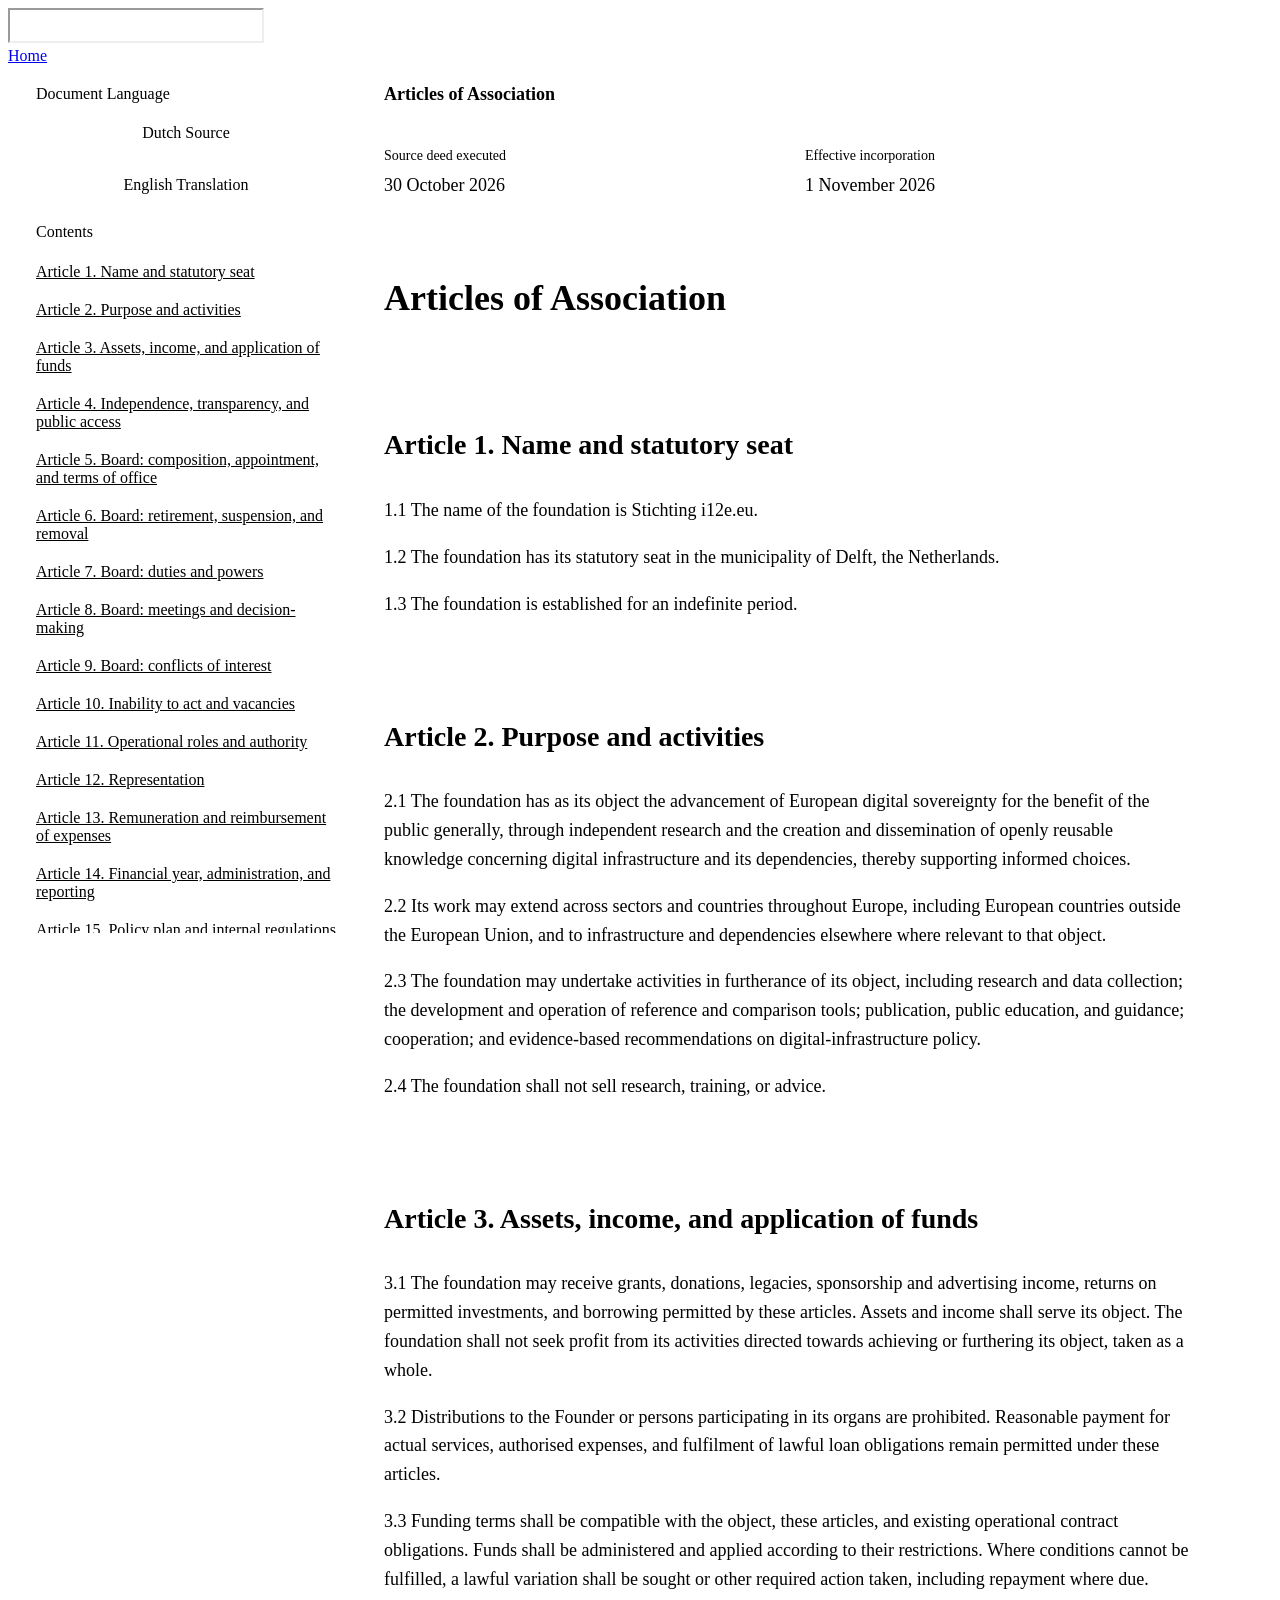
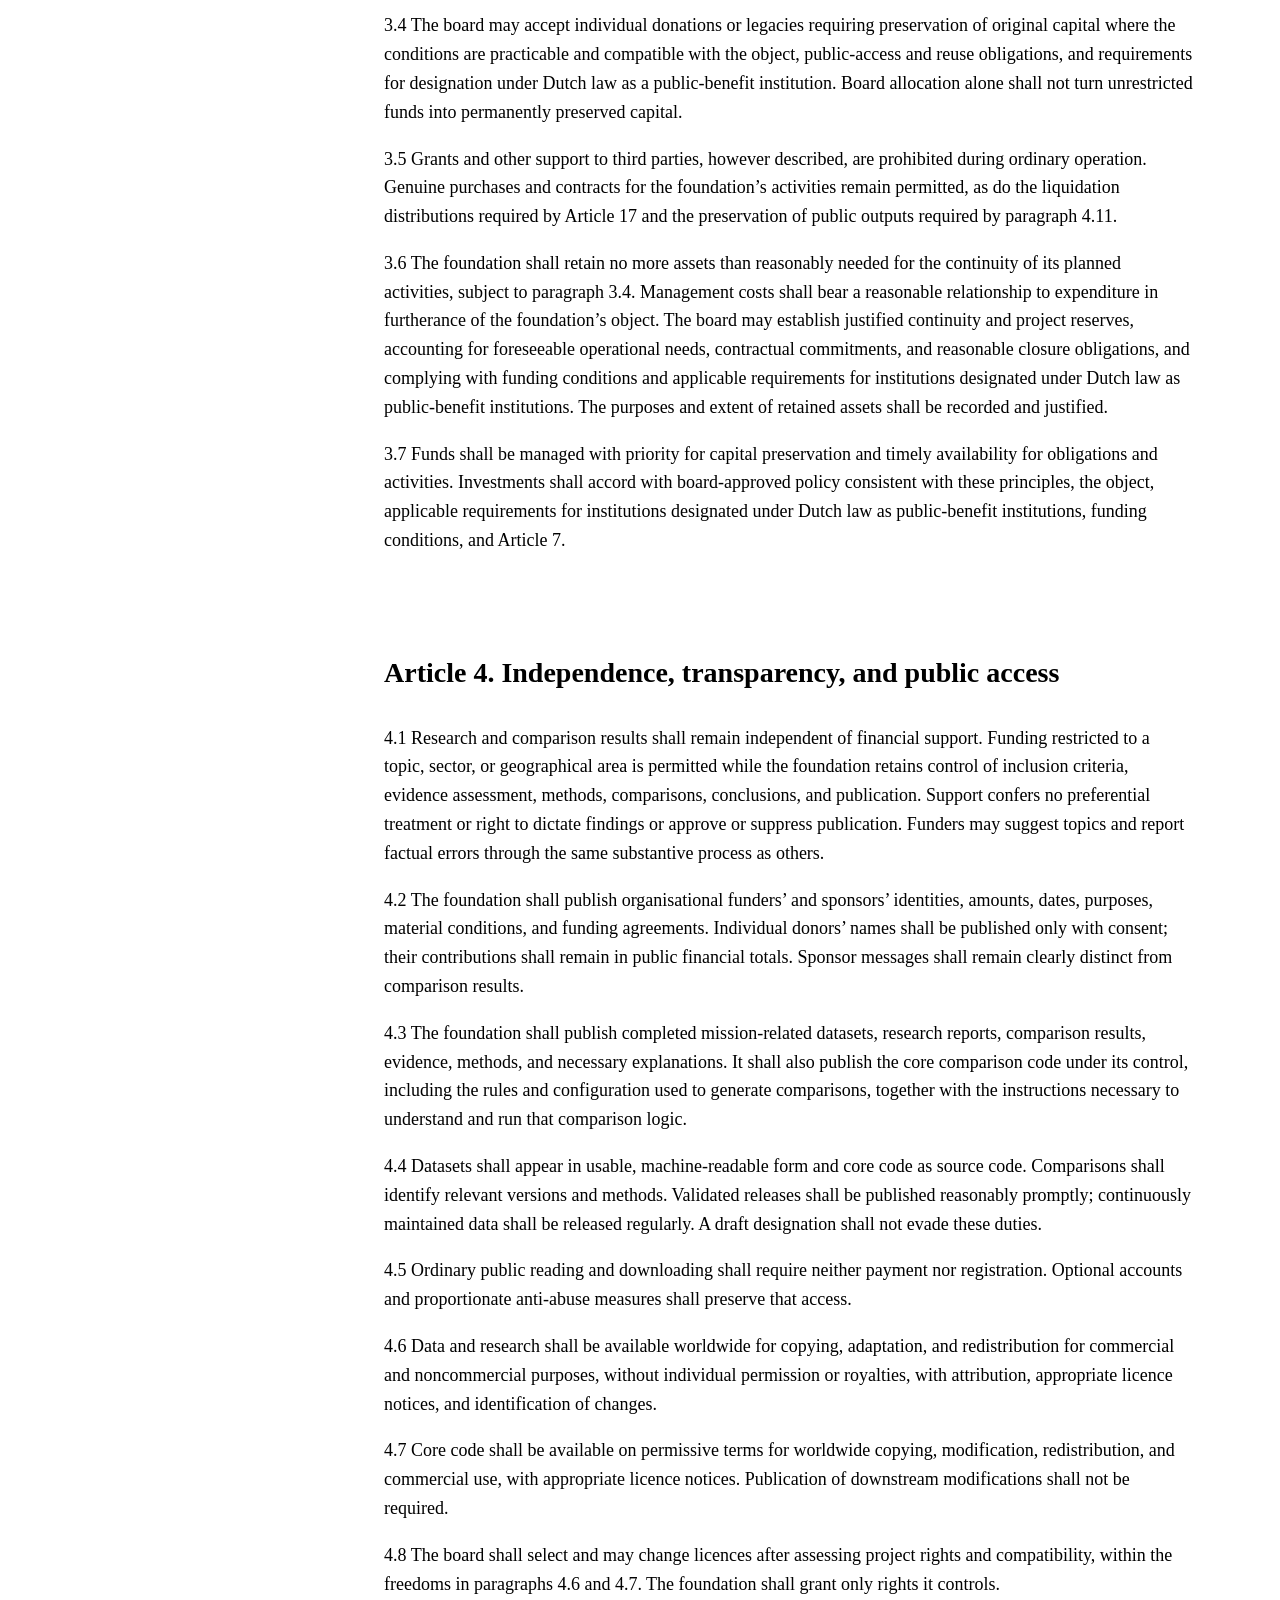
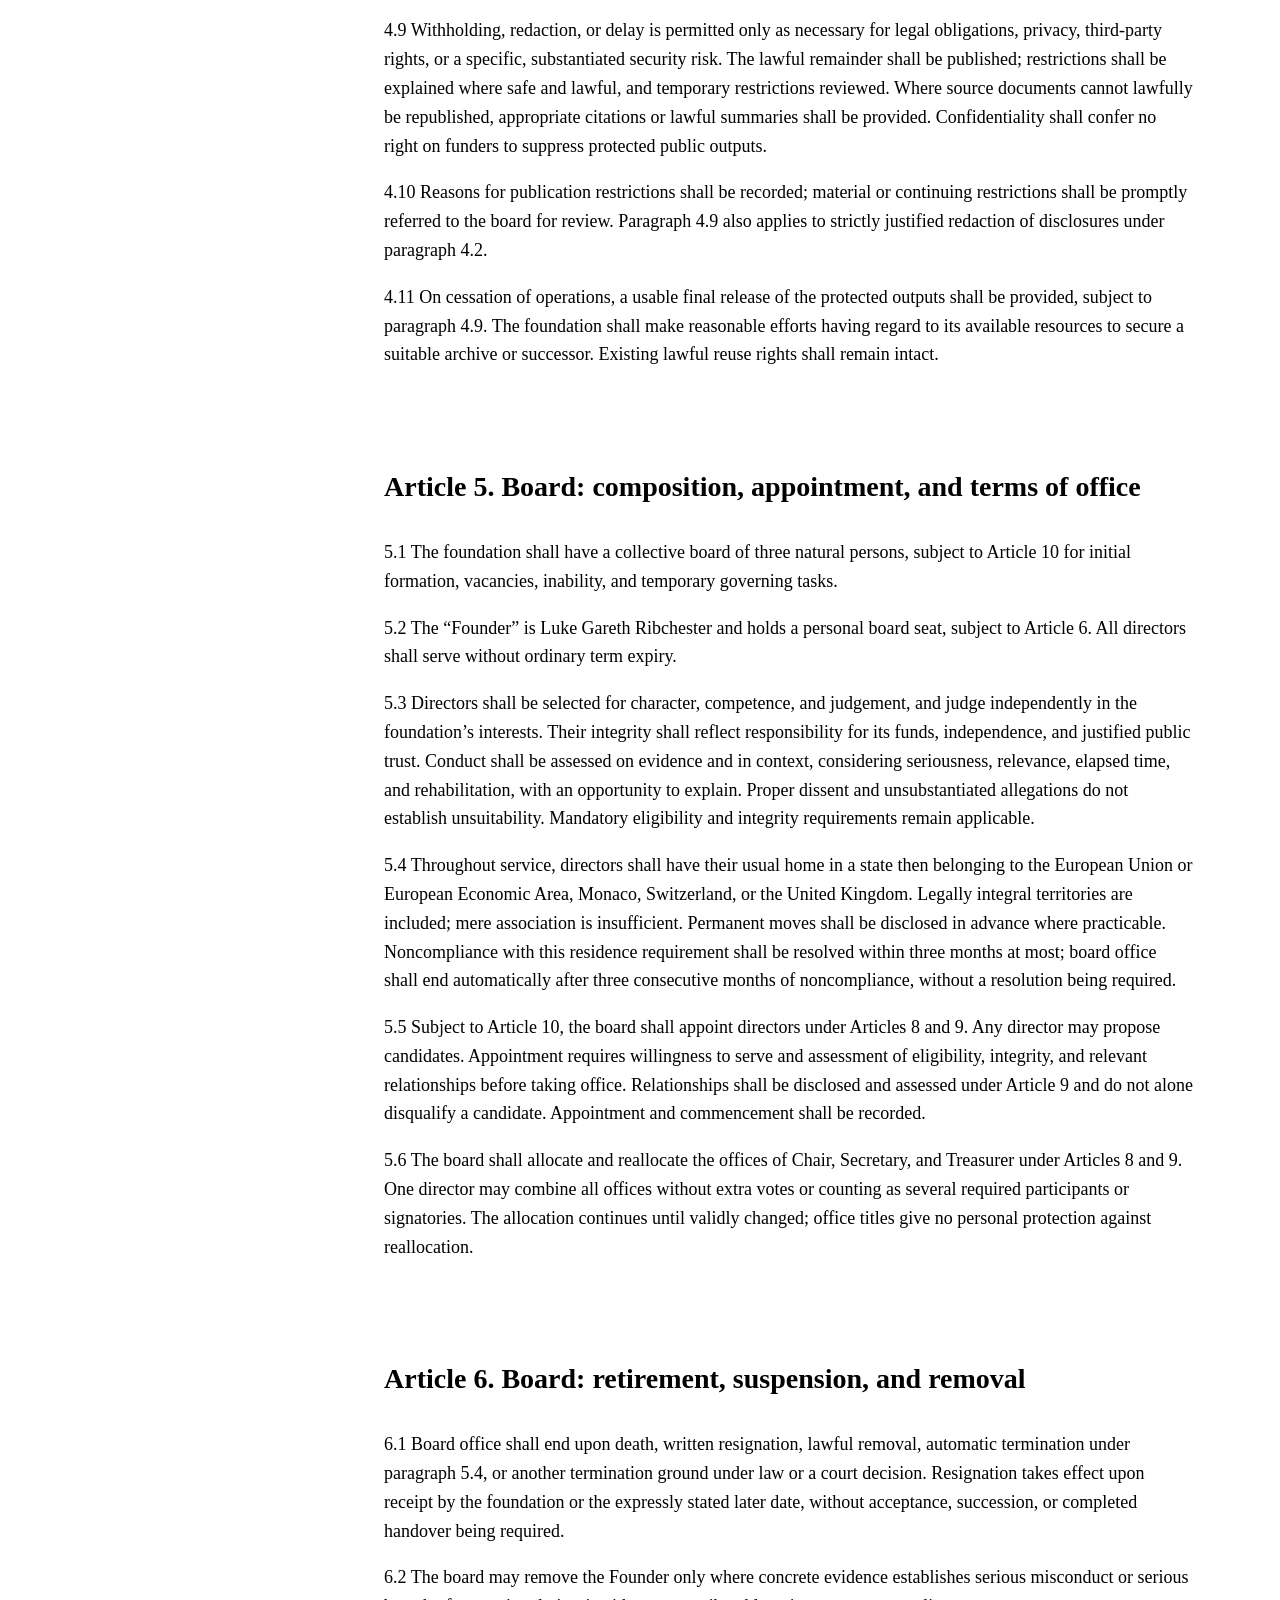
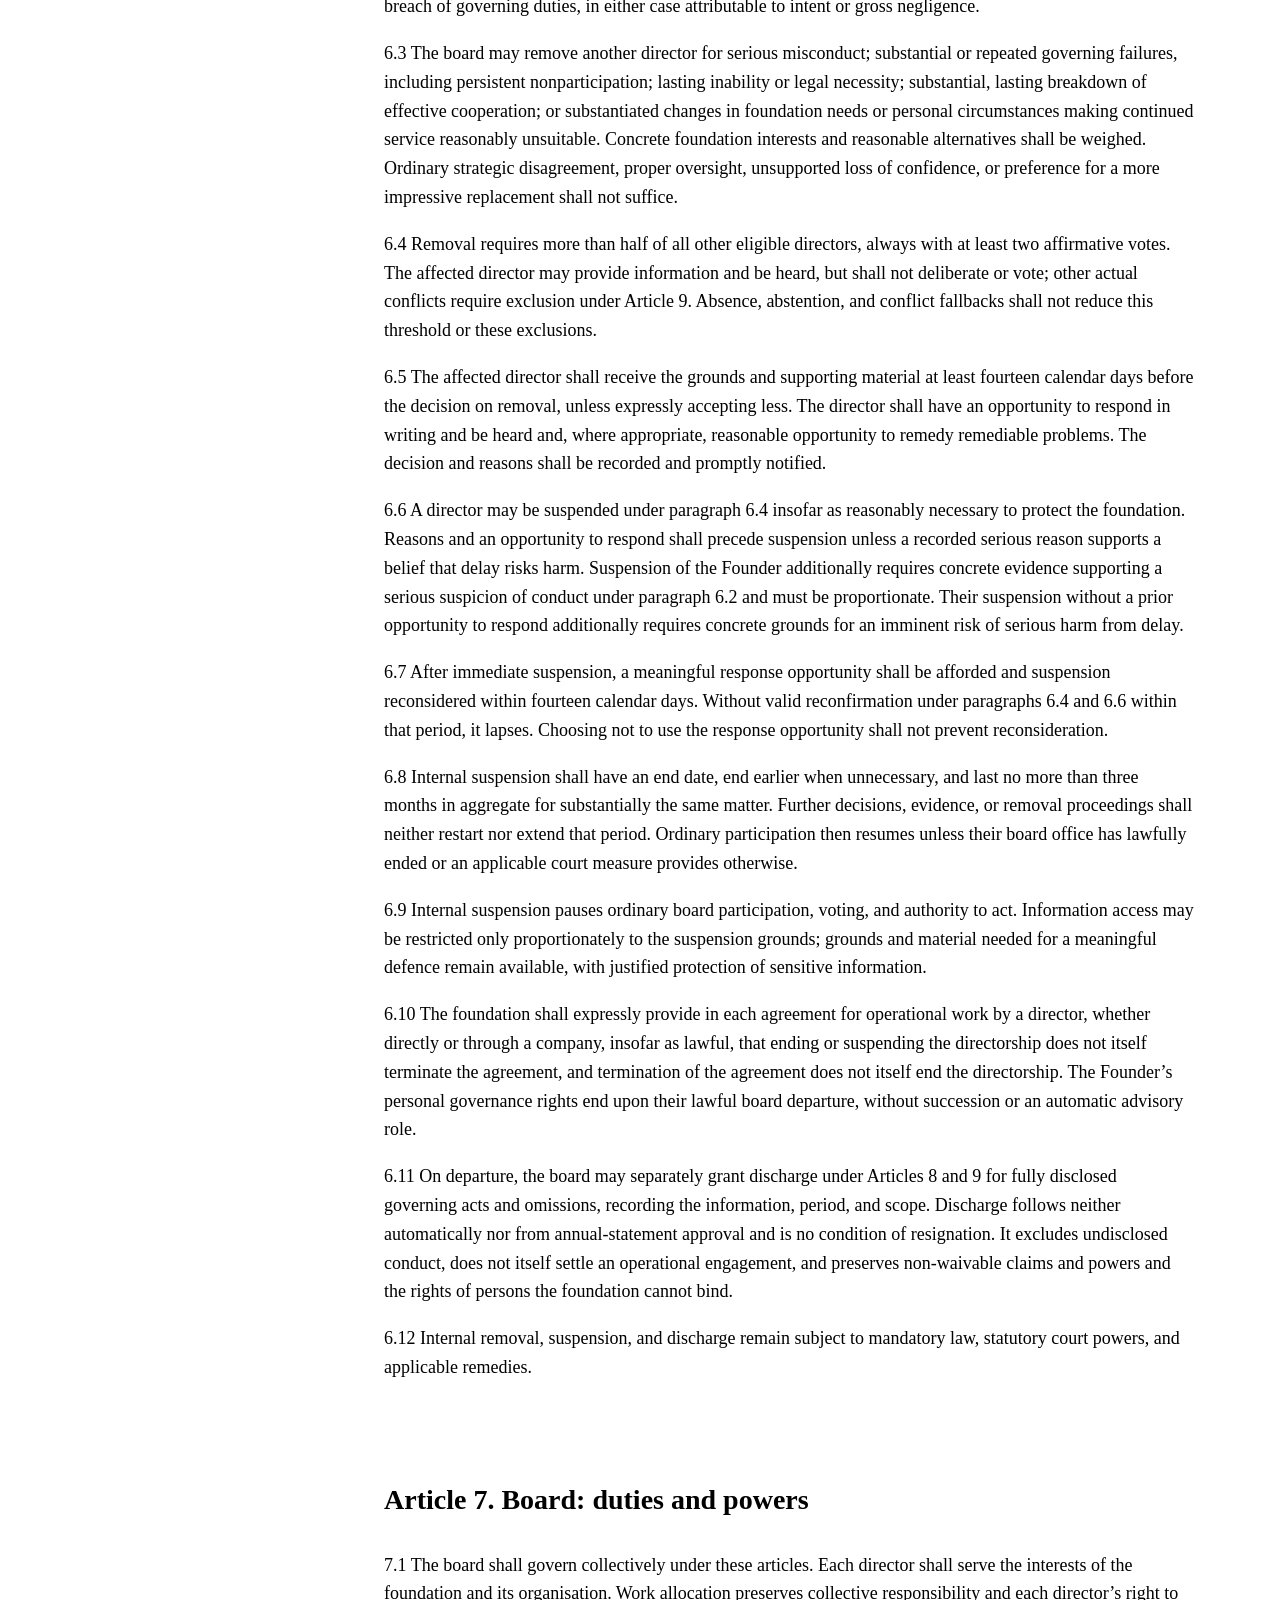
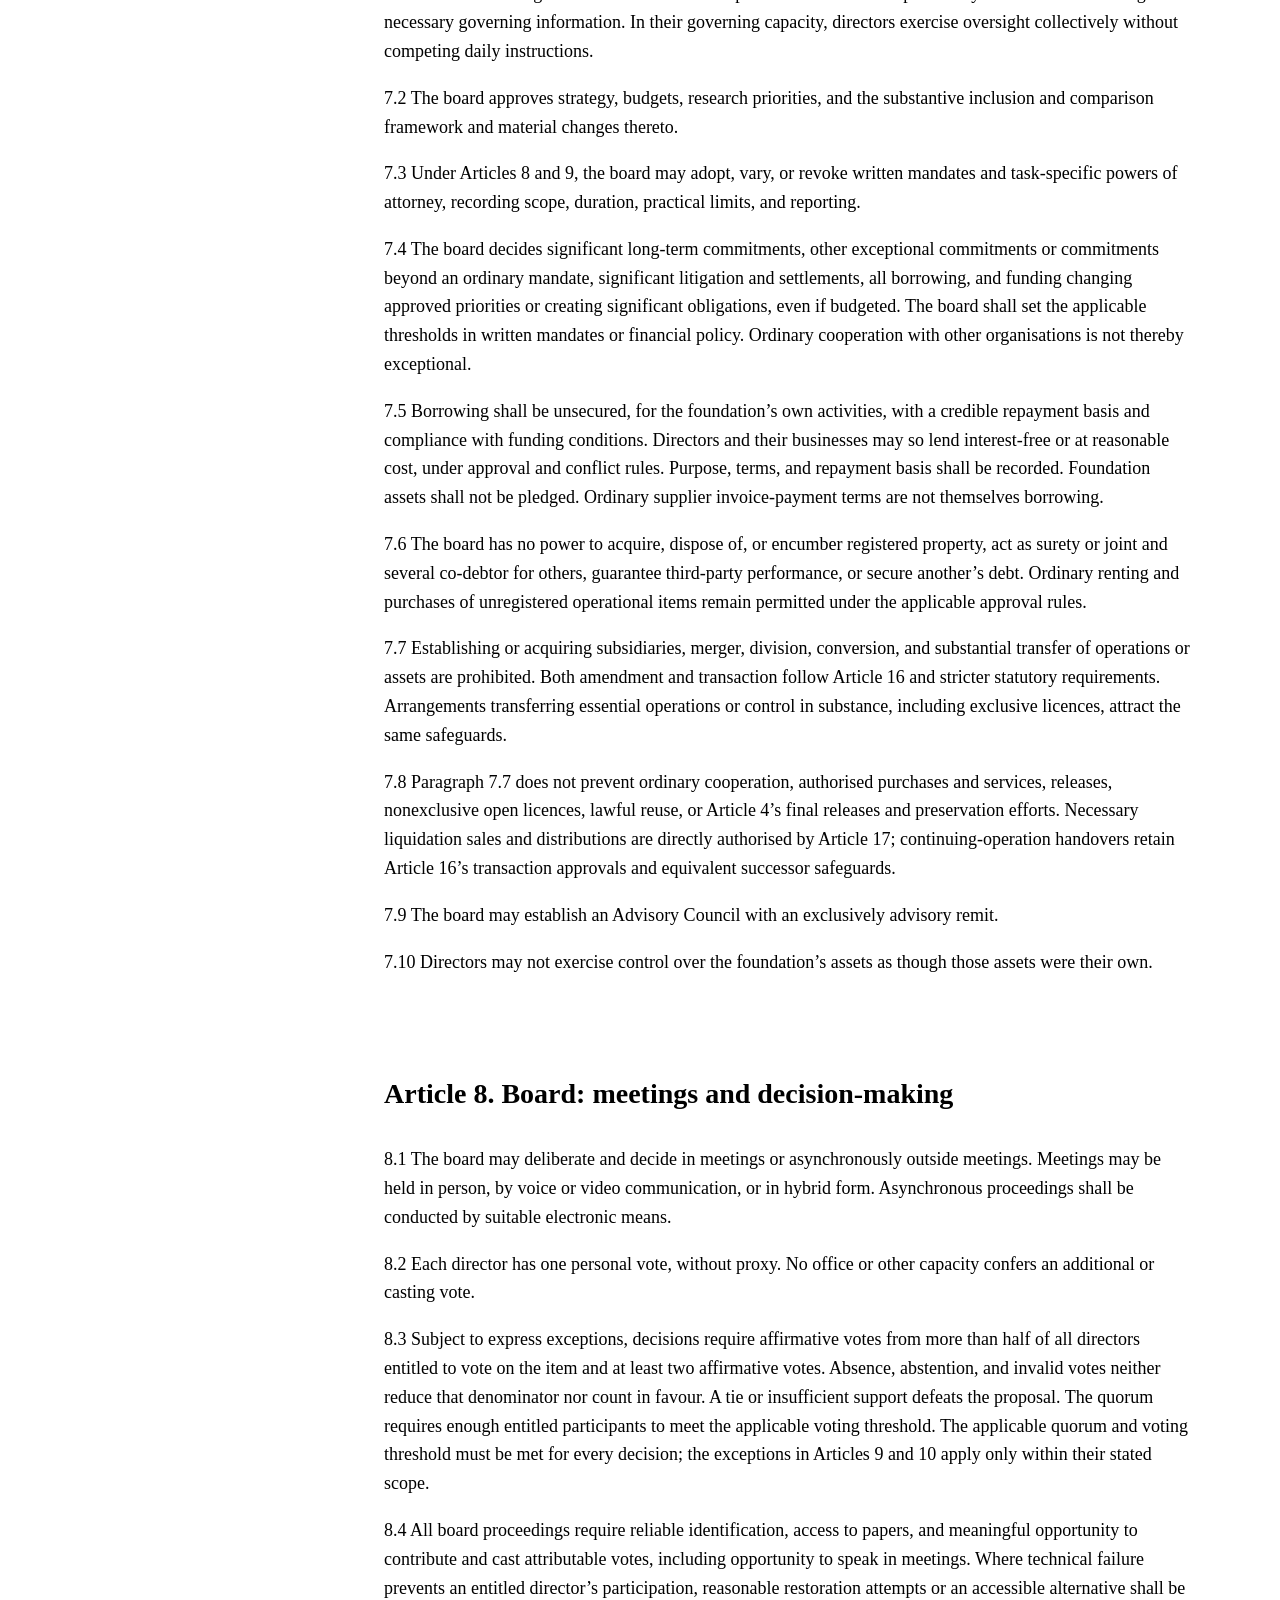
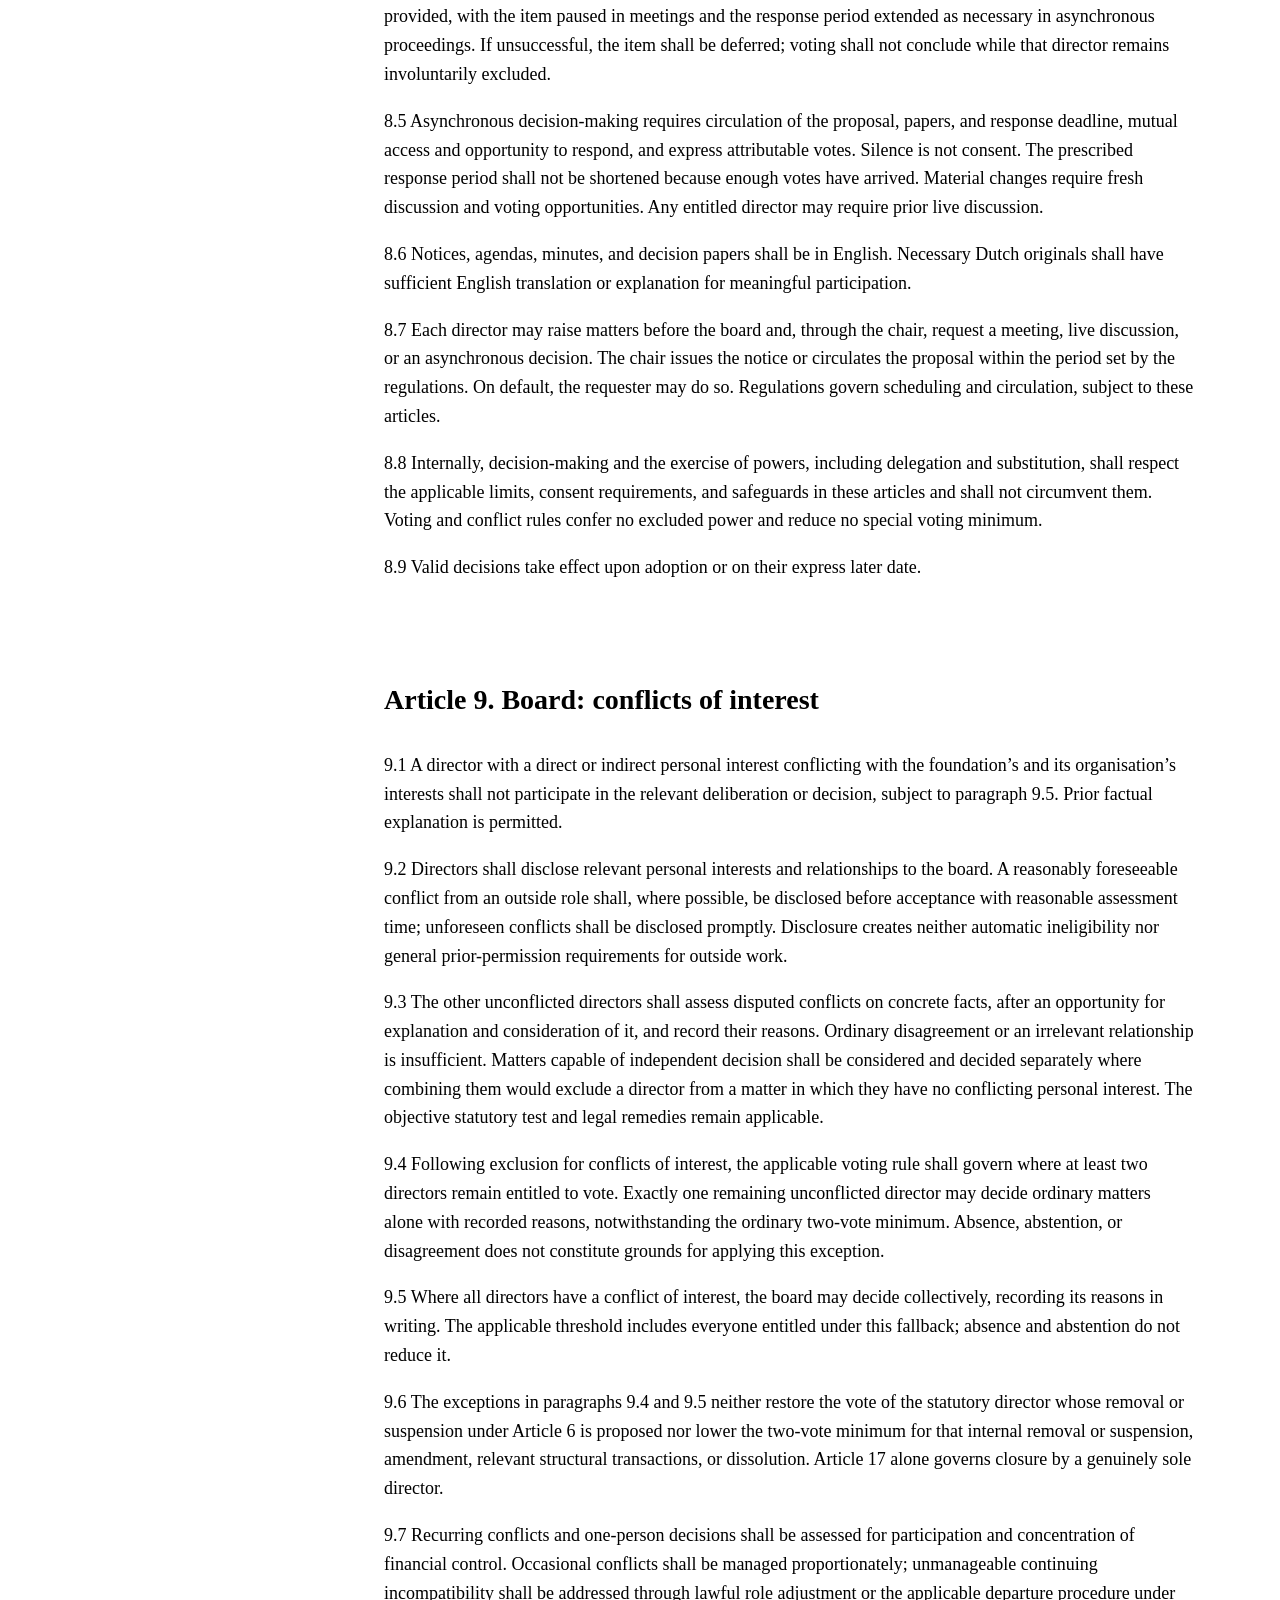
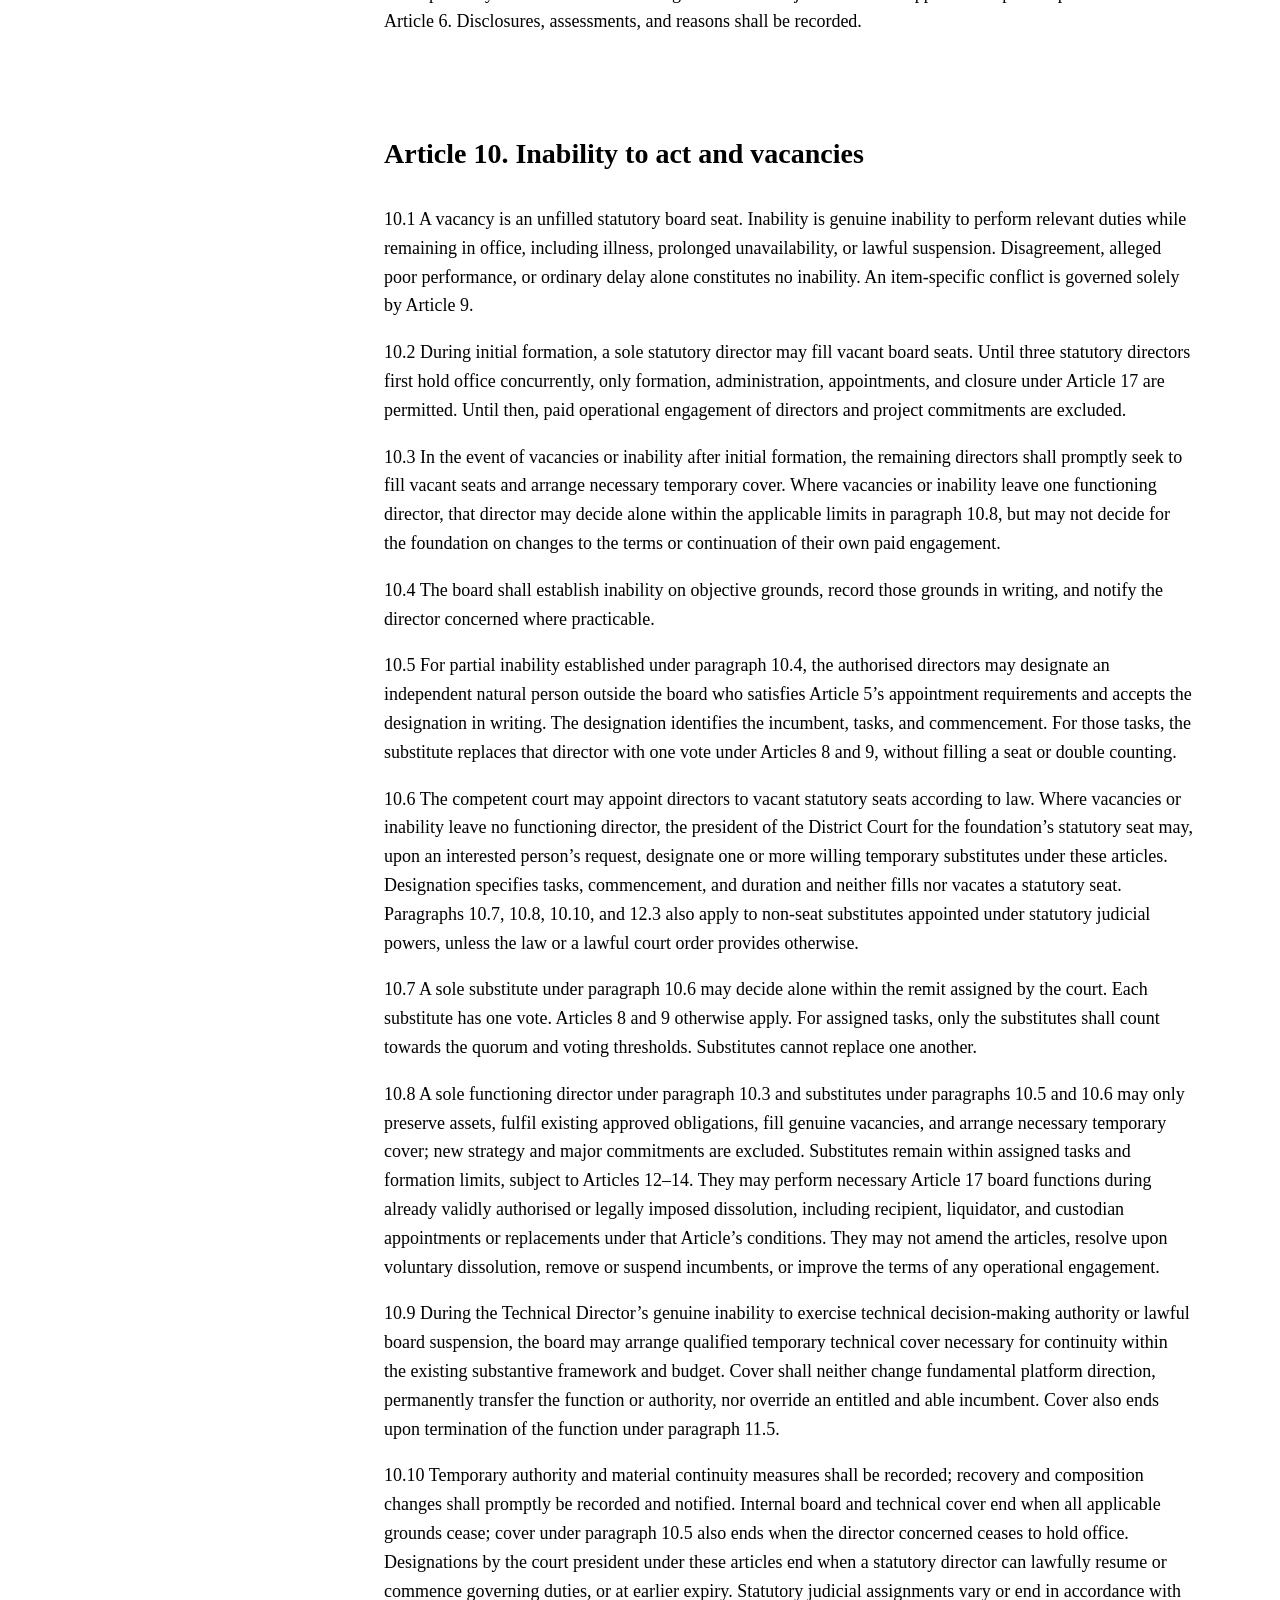
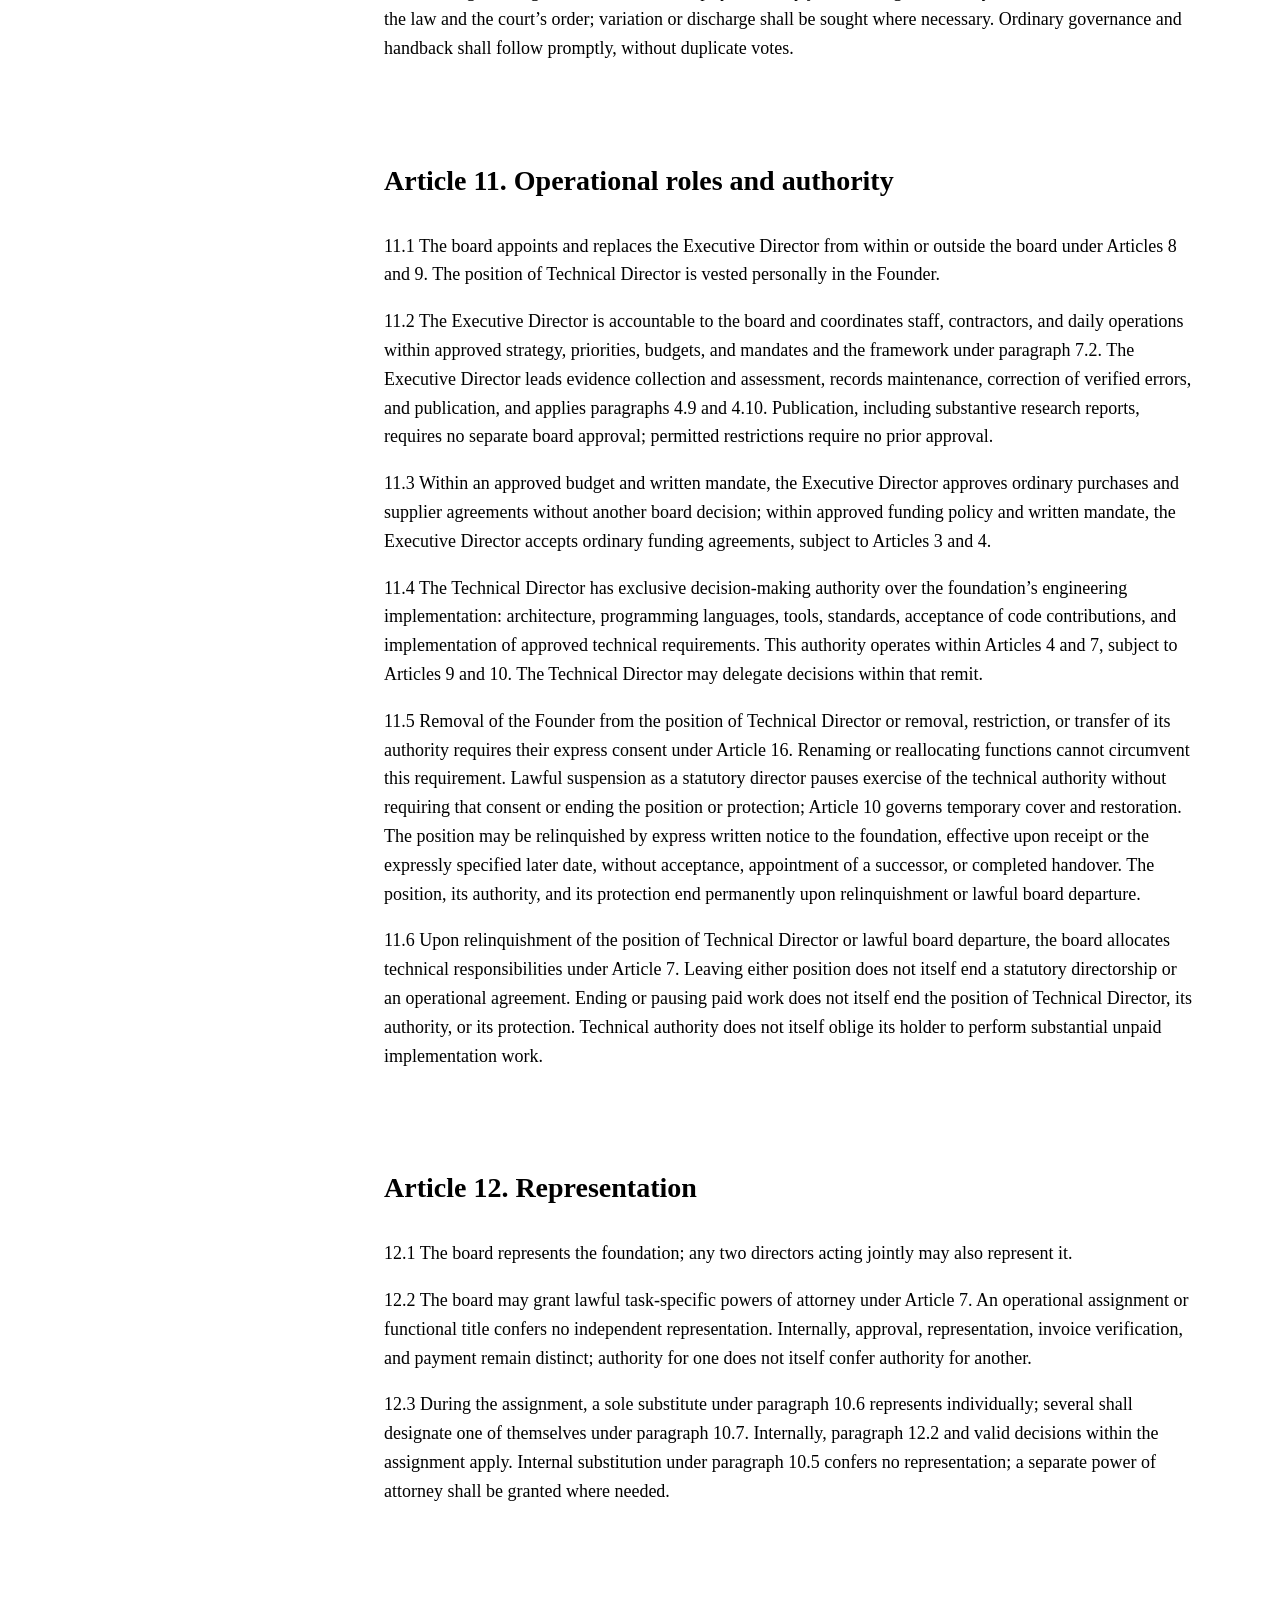
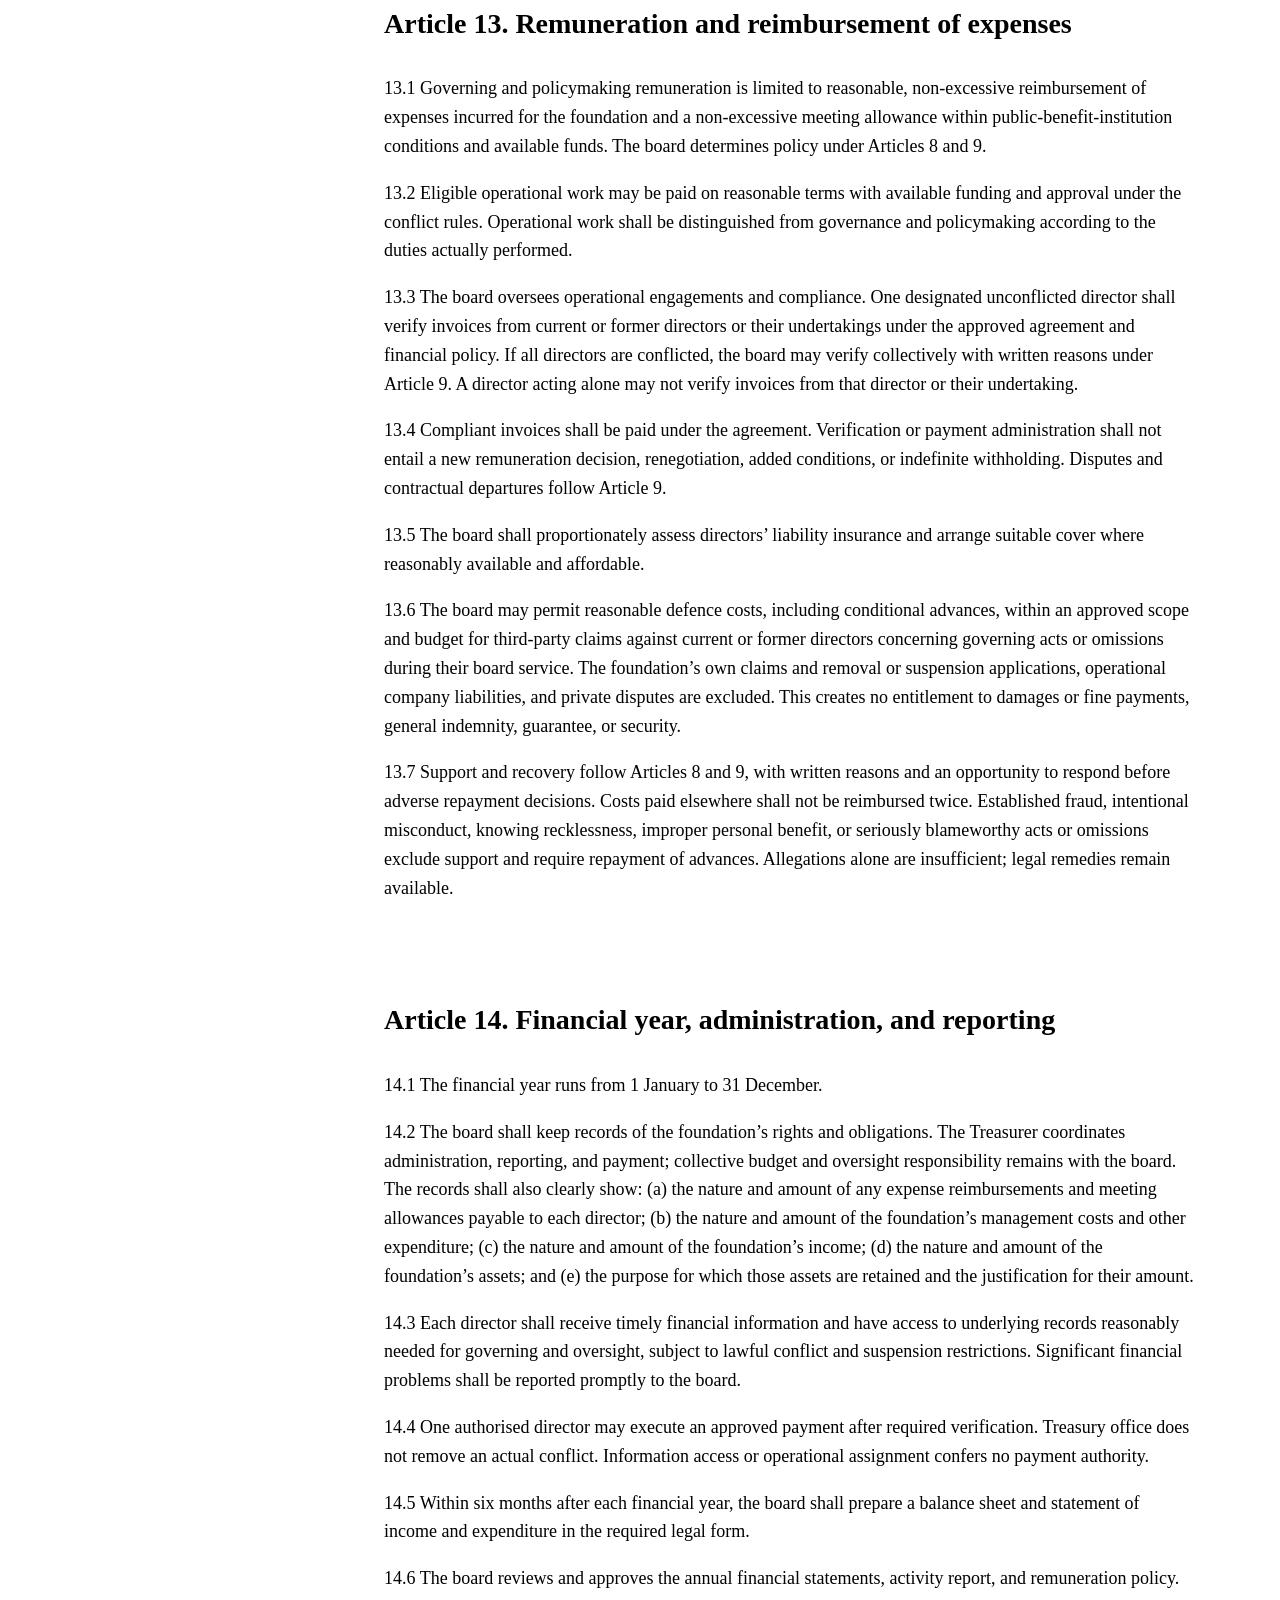
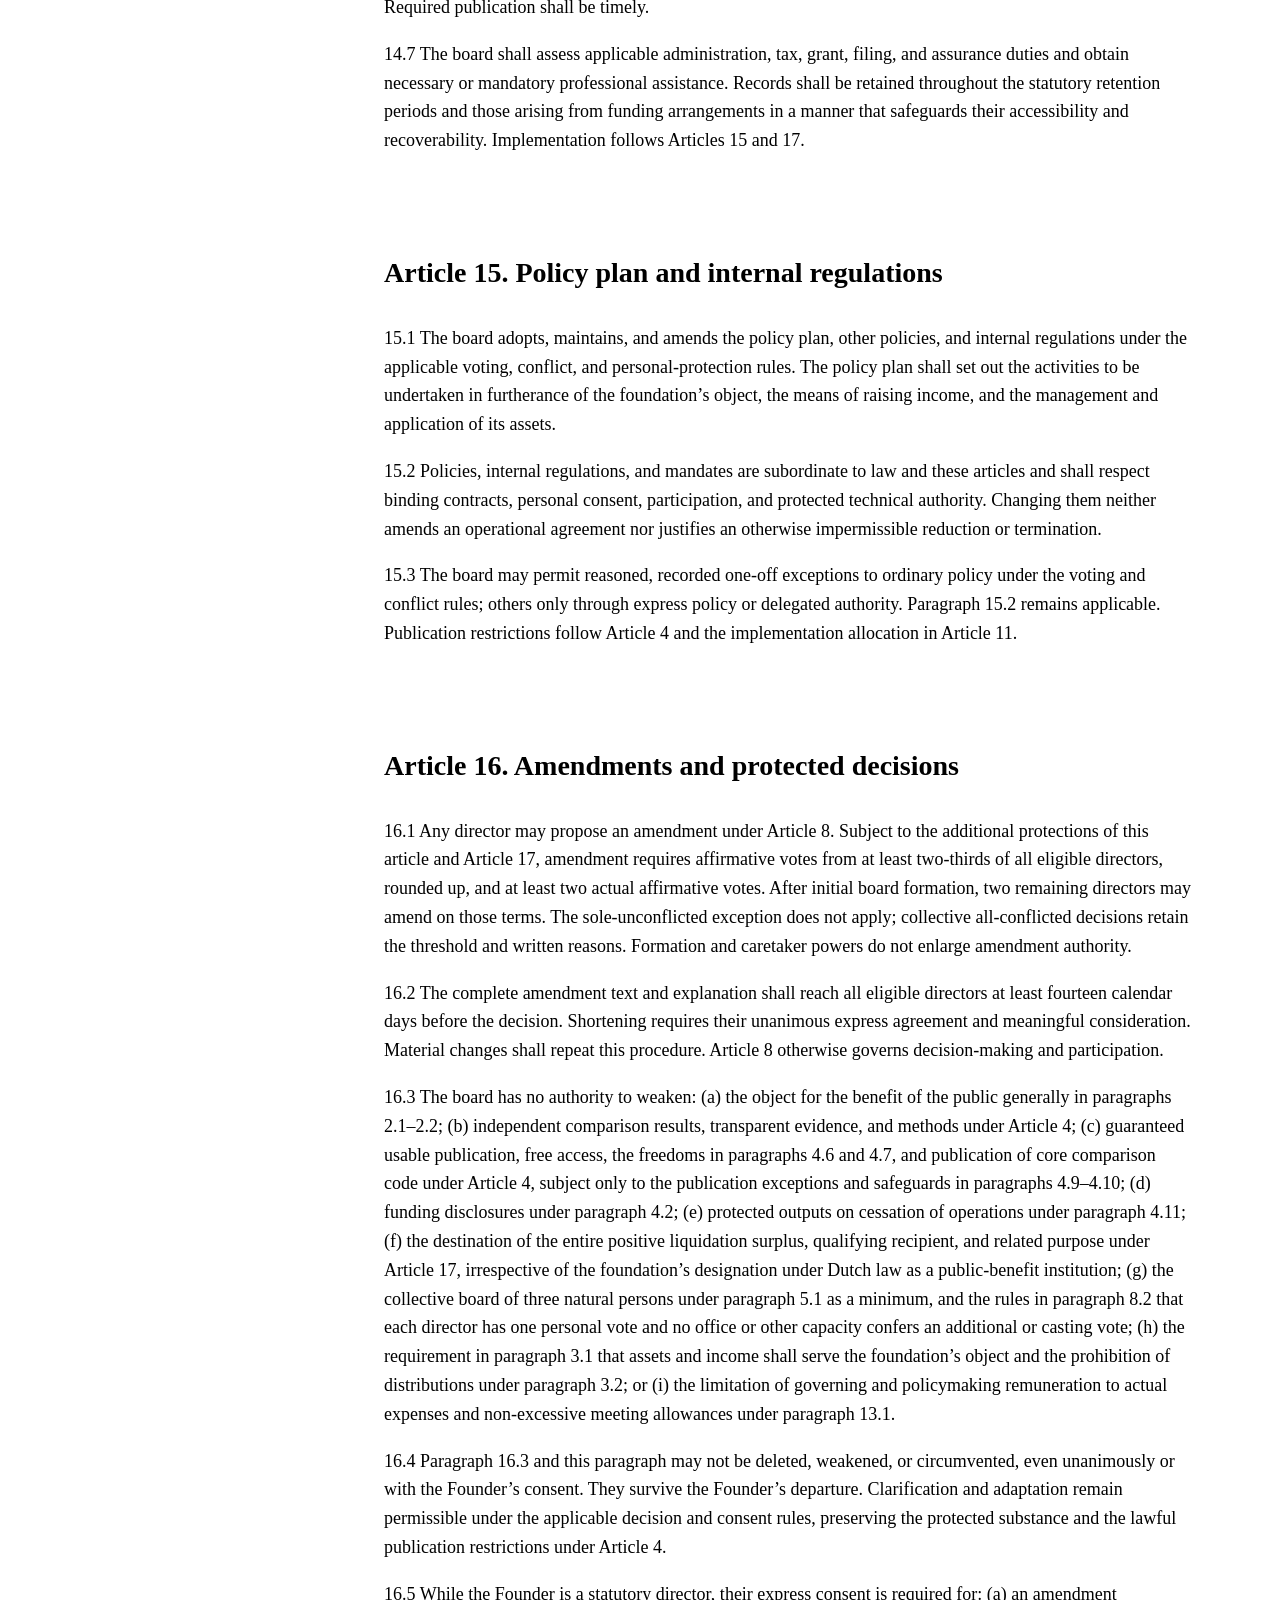
==== commit fe44fb9c: "fix(navigation): align document page headers Assisted-by: Codex Signed-off-by: Luke Gareth Ribcheste" ====
--- a/articles/index.html
+++ b/articles/index.html
@@ -19,26 +19,25 @@
     <link rel="stylesheet" href="https://design.i12e.eu/assets/css/typography.css?v=css-type-1-logo-canvas-2"/>
     <link rel="stylesheet" href="./styles.css"/>
     <link rel="stylesheet" href="./deed-review.css"/>
+    <link rel="stylesheet" href="../document-header.css"/>
     <script src="./document-navigation.js" defer></script>
     <script src="./language.js" defer></script>
 </head>
 <body class="deed-page">
-<header class="page-header">
+<header class="page-header page-header--document">
     <div class="brand">
         <iframe data-logo-play-once class="site-logo" data-logo-fit
                 src="https://design.i12e.eu/assets/images/logo.svg?variant=6&amp;autoplay=0&amp;v=logo-canvas-2"
                 title="Animated i12e.eu logotype"
                 width="256" height="35" tabindex="-1" aria-hidden="true"></iframe>
-        <a class="brand-link" href="./index.html" aria-label="i12e.eu — Governance Index"></a>
+        <a class="brand-link" href="/" aria-label="i12e.eu — Home"></a>
     </div>
     <div class="page-tools">
         <nav class="page-nav" aria-label="Main navigation">
-            <a href="./index.html">Home</a>
-            <a href="./articles-of-association.html" aria-current="page">Articles of Association</a>
+            <a href="/">Home</a>
         </nav>
         <div class="theme-control" hidden>
-            <label for="page-appearance">Appearance</label>
-            <select id="page-appearance" autocomplete="off">
+            <select id="page-appearance" aria-label="Appearance" autocomplete="off">
                 <option value="light" selected>Light</option>
                 <option value="dark">Dark</option>
             </select>
--- a/articles/styles.css
+++ b/articles/styles.css
@@ -372,6 +372,18 @@
 @media (max-width: 60em) {
     .deed-document {
         width: calc(100% - 36px);
+    }
+}
+
+@media (max-width: 40em) {
+    .page-header .page-tools {
+        grid-template-columns: minmax(0, 1fr);
+    }
+}
+
+@media (max-width: 480px) {
+    .page-header .theme-control {
+        display: none;
     }
 }
 
--- a/document-header.css
+++ b/document-header.css
@@ -0,0 +1,25 @@
+/* Keep document navigation in one row without changing shared or print styles. */
+@media screen {
+    .page-header--document {
+        grid-template-columns: minmax(0, 1fr) auto;
+        align-items: center;
+    }
+
+    .page-header--document .page-tools {
+        display: flex;
+        align-items: center;
+        flex-wrap: nowrap;
+        justify-self: end;
+        gap: 1rem;
+    }
+
+    .page-header--document .page-nav {
+        display: flex;
+        align-items: center;
+        flex-wrap: nowrap;
+    }
+
+    .page-header--document .theme-control {
+        flex-wrap: nowrap;
+    }
+}
